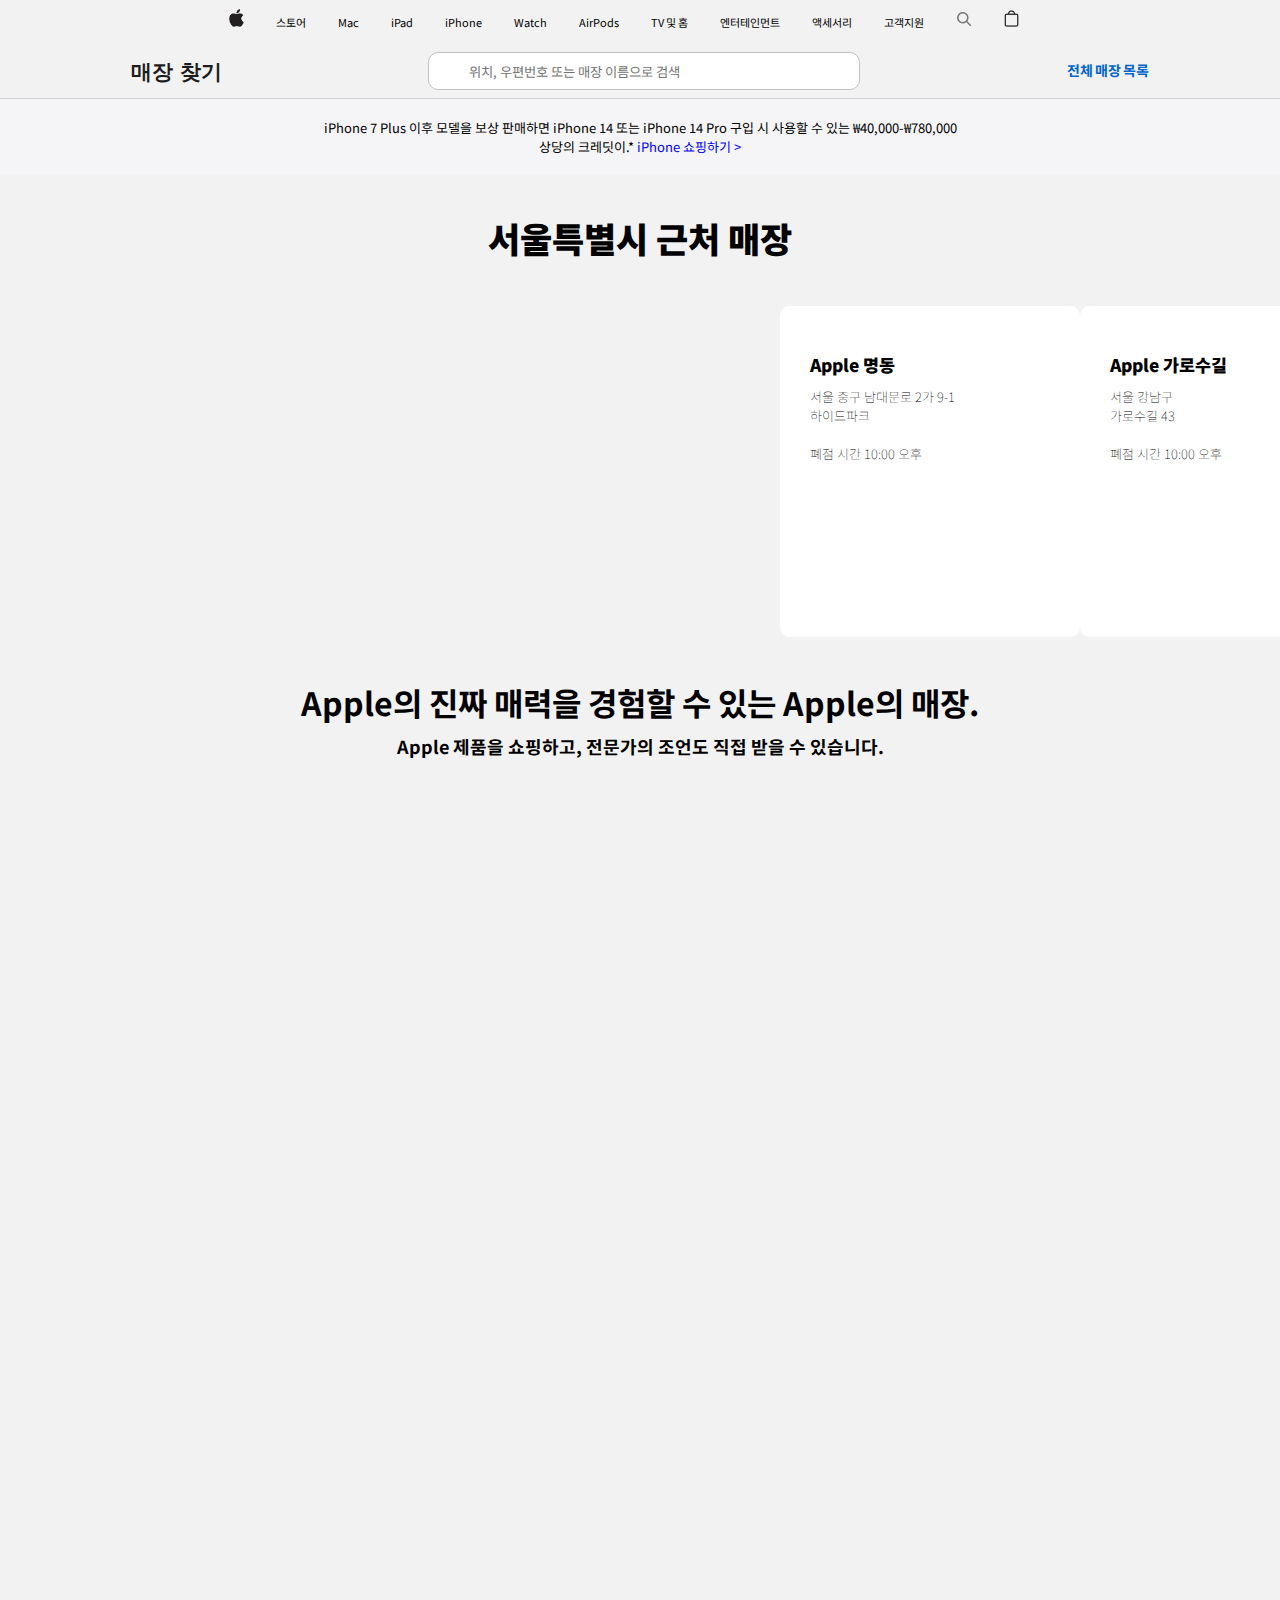
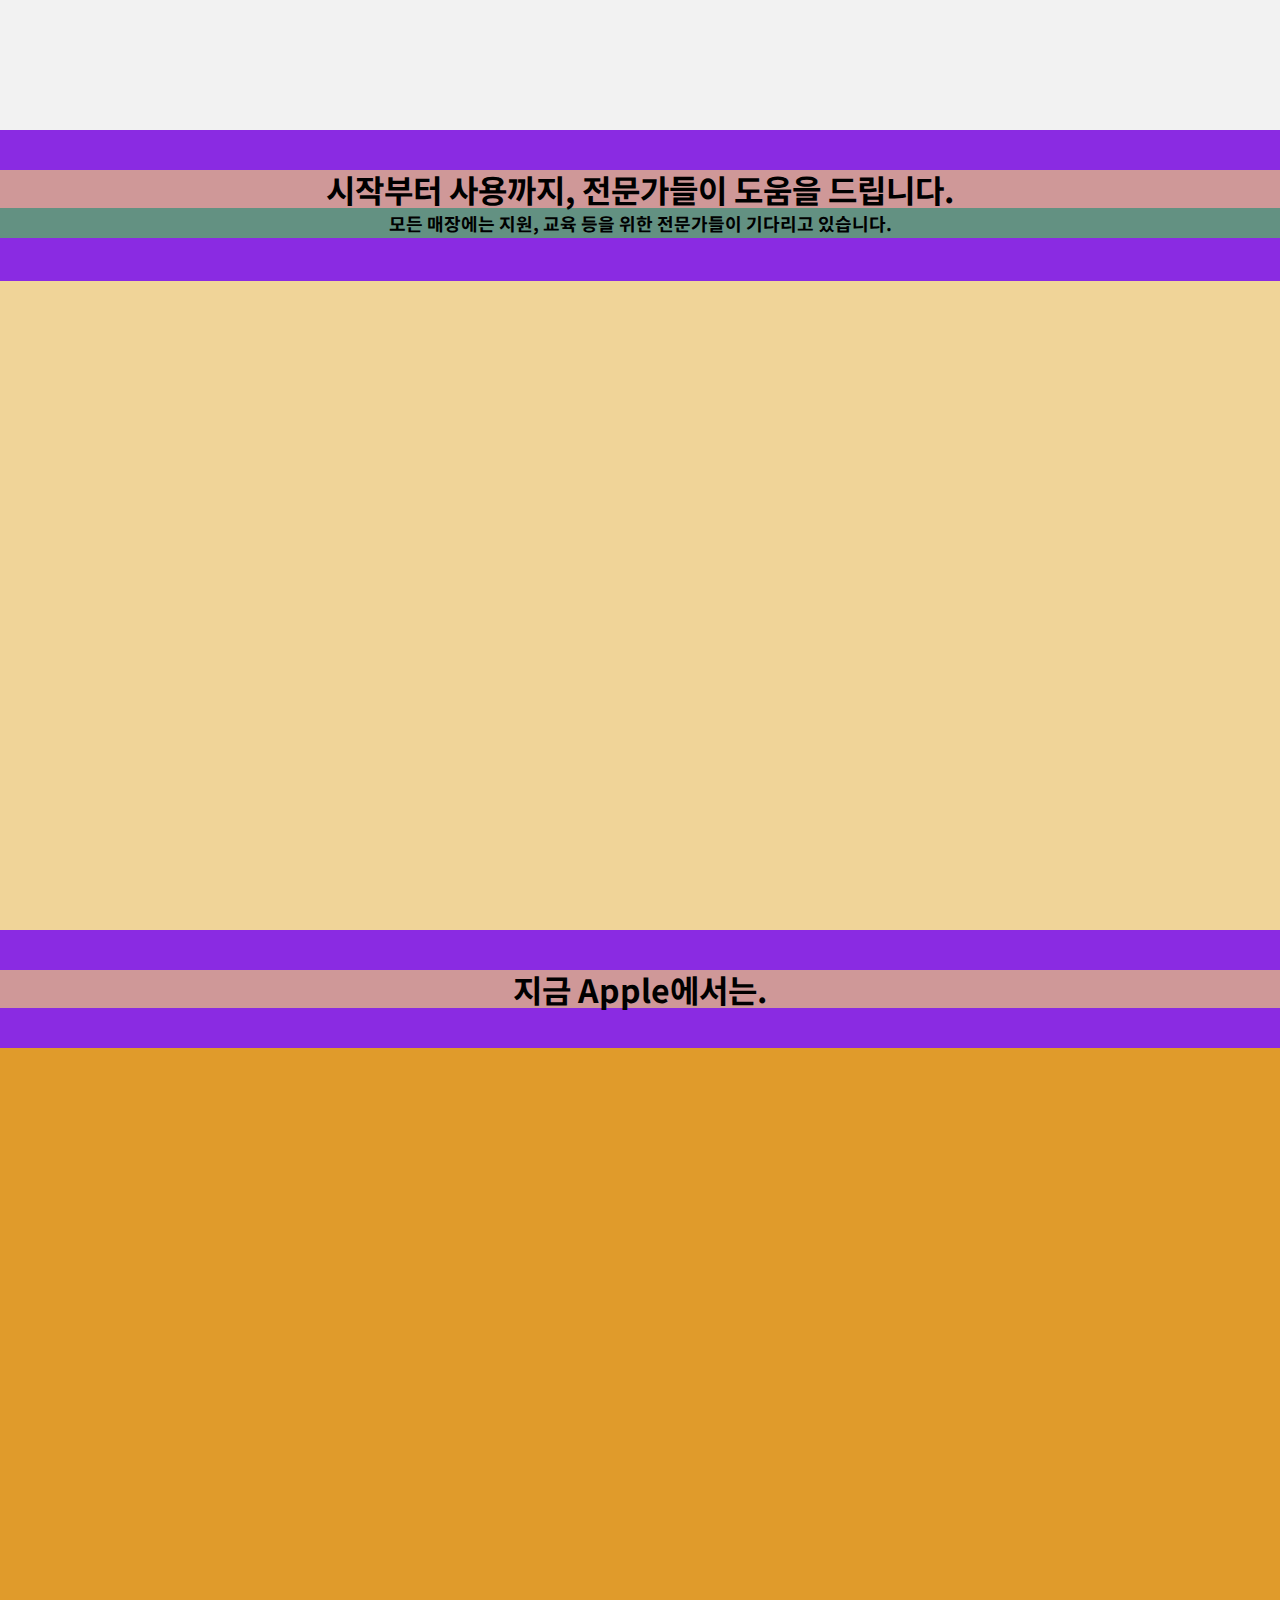
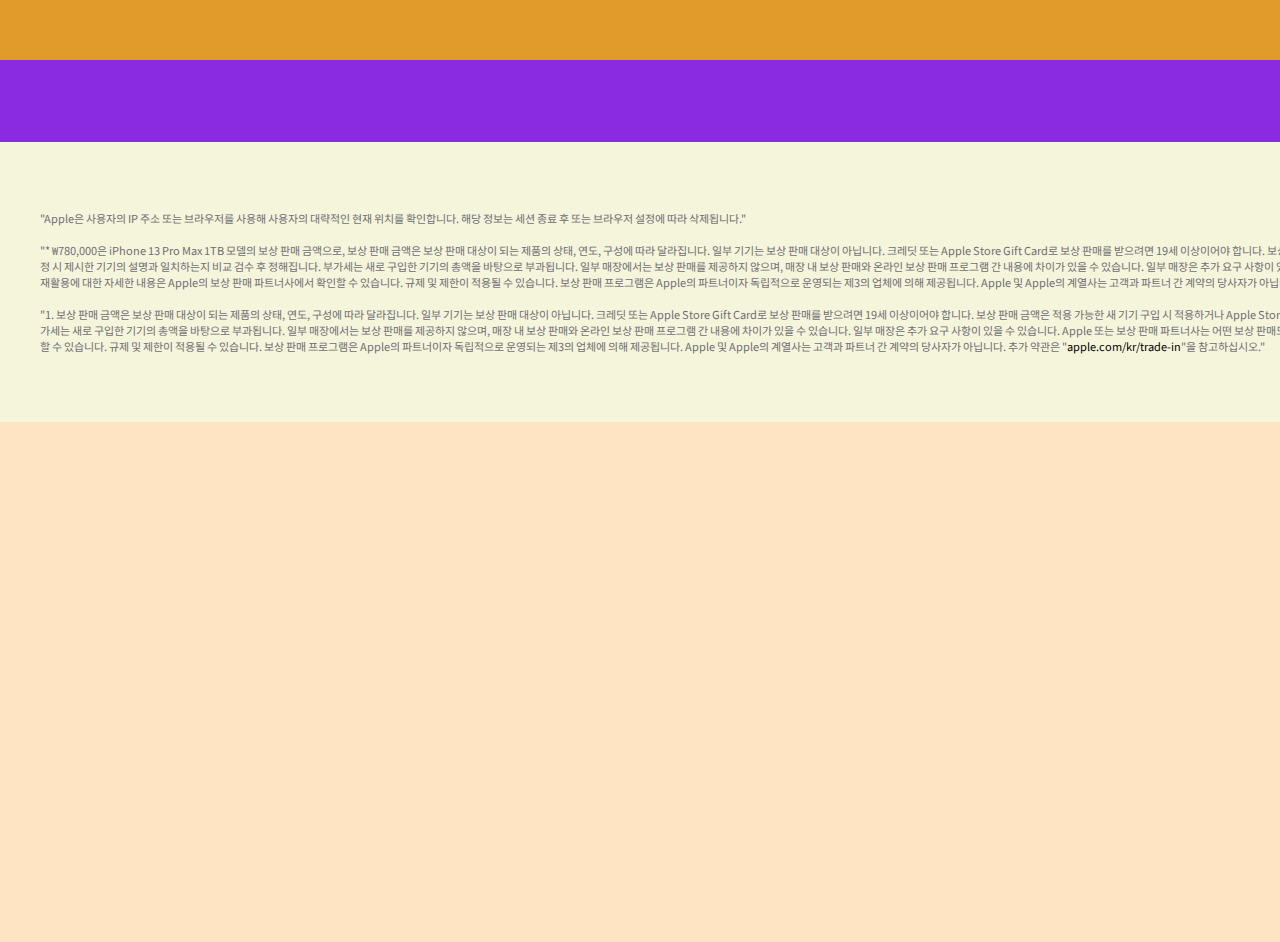
==== index_test.html @ a0a286f2 "04/06 1st commit" ====
<!DOCTYPE html>
<html lang="en">
<head>
    <meta charset="UTF-8">
    <meta http-equiv="X-UA-Compatible" content="IE=edge">
    <meta name="viewport" content="width=device-width, initial-scale=1.0">
    <title>애플 스토어</title>
    <!-- <title>Apple Store - 매장 찾기 - Apple (KR)</title> -->

    <link rel="stylesheet" href="./style_test.css">

    <!-- 폰트 -->
    <link rel="preconnect" href="https://fonts.googleapis.com">
    <link rel="preconnect" href="https://fonts.gstatic.com" crossorigin>
    <link href="https://fonts.googleapis.com/css2?family=Noto+Sans+KR:wght@100;300;400;500;700;900&display=swap" rel="stylesheet">

    <!-- <link href='//spoqa.github.io/spoqa-han-sans/css/SpoqaHanSansNeo.css' rel='stylesheet' type='text/css'> -->
    <!-- 링크 버튼 색상 변경 방지 -->
    <style type="text/css">
        a:link { color: black; text-decoration: none;}	
        a:visited { color: black; text-decoration: none;}	
        a:hover { color: black; text-decoration: underline;}
        /* * { font-family: 'Spoqa Han Sans Neo', 'sans-serif'; } */
    </style>

</head>

<body style="overflow-x:hidden; overflow-y:auto;"> 
    <header>
        <nav class="nav-menu">
            <div class="navbar-container">
                <ul class="navbar-menu">
                    <li class="navbar-item"><a onClick="window.location.reload()" style="cursor: pointer;" id = "nav-apple">
                        <img src="./apple logo.png" border="0" width = "15" alt="Apple"></a></li>
                    <li class="navbar-item"><a href="https://www.apple.com/kr/store">스토어</a></li>
                    <li class="navbar-item"><a href="https://www.apple.com/kr/mac/">Mac</a></li>
                    <li class="navbar-item"><a href="https://www.apple.com/kr/ipad/">iPad</a></li>
                    <li class="navbar-item"><a href="https://www.apple.com/kr/iphone/">iPhone</a></li>
                    <li class="navbar-item"><a href="https://www.apple.com/kr/watch/">Watch</a></li>
                    <li class="navbar-item"><a href="https://www.apple.com/kr/airpods/">AirPods</a></li>
                    <li class="navbar-item"><a href="https://www.apple.com/kr/tv-home/">TV 및 홈</a></li>
                    <li class="navbar-item"><a href="https://www.apple.com/kr/services/">엔터테인먼트</a></li>
                    <li class="navbar-item"><a href="https://www.apple.com/kr/shop/accessories/all">액세서리</a></li>
                    <li class="navbar-item"><a href="https://support.apple.com/ko-kr">고객지원</a></li>
                    <li class="navbar-item"><a href="#">
                        <img src="./search icon.svg" border="0" width = "16" alt="Search"></a></li>
                    <li class="navbar-item"><a href="#">
                        <img src="./shop icon.png" border="0" width = "15" alt="장바구니"></a></li>
                </ul>
            </div>
        </nav>

        <div class="store-search-wrapper" data-analytics-activitymap-region-id="find a store">
            <div class="store-search-bar ">
                <div class="store-search-bar__content">
                    <div class="store-search-section-heading">
                        <a role="button" tabindex="0" hreflang="ko-KR" href="/kr/retail/">매장 찾기</a>
                    </div>
                    <div class="store-search-section-input">
                        <div class="store-search-input   ">
                            <span class="search-icon"></span>
                            <input type="text" value="" class="form-textbox-input" placeholder="위치, 우편번호 또는 매장 이름으로 검색" autocorrect="off" autocapitalize="off" autocomplete="off" spellcheck="false" role="combobox" aria-label="매장 찾기" aria-expanded="false" aria-owns="form-autocomplete-listbox">
                        </div>
                    </div>  
                    <div class="store-search-section-storelist">
                        <a data-analytics-title="complete store list" hreflang="ko-KR" href="/kr/retail/storelist/"><span style="color:#0066CC"><b>전체 매장 목록</b></span></a>
                    </div>
                </div>
            </div>
        </div>
    </header>


    <section>
        <div class="ribbon-content">
            <p>
                <span>iPhone 7 Plus 이후 모델을 보상 판매하면 iPhone 14 또는 iPhone 14 Pro 구입 시 사용할 수 있는 ₩40,000-₩780,000 <br>상당의 크레딧이.*</span> 
                <a href="https://www.apple.com/kr/shop/goto/buy_iphone" aria-label="iPhone 7 Plus 이후 모델을 보상 판매하면 iPhone 14 또는 iPhone 14 Pro 구입 시 사용할 수 있는 ₩40,000-₩780,000 상당의 크레딧이.* iPhone 쇼핑하기" class="ribbon-link icon-wrapper" data-analytics-title="shop now">
                    <span class="icon-copy" style="color:blue">iPhone 쇼핑하기 ></span>
                    <span class="icon icon-after icon-chevronright"></span>
                </a>
            </p>
        </div>

        <!-- 서울시 근처 매장 -->
        <div class="search-result"> 
            <h2 class="search-result-blank"> </h2>
            <a class="search-result-seoul"><b>서울특별시 근처 매장</b></a>
            <h2 class="search-result-blank-2"> </h2>
            <div class="search-result-seoul-content">
                <div class="search-result-myeongdong">
                    <img src="https://rtlimages.apple.com/cmc/dieter/store/16_9/R738.png?resize=600:338&output-format=jpg&output-quality=85&interpolation=progressive-bicubic" alt="" class="store-card-image" width=300px>
                    <div class="seoul-store-content">
                        <h3 class="store-name"><b>Apple 명동</b></h3>
                        <a class="store-address">서울 중구 남대문로 2가 9-1<br>하이드파크<br><br>폐점 시간 10:00 오후</a>
                    </div>
                </div>
                <div class="search-result-garosugil">
                    <img src="https://rtlimages.apple.com/cmc/dieter/store/16_9/R692.png?resize=600:338&amp;output-format=jpg&amp;output-quality=85&amp;interpolation=progressive-bicubic" alt="" class="store-card-image" width=300px>
                    <div class="seoul-store-content">
                        <h3 class="store-name"><b>Apple 가로수길</b></h3>
                        <a class="store-address">서울 강남구<br>가로수길 43<br><br>폐점 시간 10:00 오후</a>
                    </div>
                </div>
                <div class="search-result-gangnam">
                    <img src="https://digitalassets-retail.cdn-apple.com/retail-image-server/5c9/186/ab1/e1d/2ce/f8c/188/19e/095/82d/bfc0e599-00b9-3140-94ac-db275dde560b_og_large_2x.png" alt="" class="store-card-image" width=300px>
                    <div class="seoul-store-content">
                        <h3 class="store-name"><b>Apple 강남</b></h3>
                        <a class="store-address">서울 강남구<br>강남대로 464<br><br>폐점 시간 10:00 오후</a>
                    </div>
                </div>
            </div>
        </div>
    </section>

    <!-- 1. apple 매장 프로그램 설명 -->
    <section>
        <div class="come-see">
            <h2 class="come-see-blank"> </h2>
            <div class="come-see-title"><b>Apple의 진짜 매력을 경험할 수 있는 Apple의 매장.</b></div>
            <h2 class="come-see-blank-2"> </h2>
            <div class="come-see-advice"><b>Apple 제품을 쇼핑하고, 전문가의 조언도 직접 받을 수 있습니다.</b></div>
            <h2 class="come-see-blank-3"> </h2>
        </div>
    </section>

    <!-- 2. 시작부터 설명해준다 -->
    <section>
        <div class="get-started">
            <h2 class="get-started-blank"> </h2>
            <div class="get-started-title"><b>시작부터 사용까지, 전문가들이 도움을 드립니다.</b></div>
            <h2 class="get-started-2"> </h2>
            <div class="get-started-advice"><b>모든 매장에는 지원, 교육 등을 위한 전문가들이 기다리고 있습니다.</b></div>
            <h2 class="get-started-blank-3"> </h2>
        </div>
    </section>

    <!-- 3. 지금 apple에서는 -->
    <section>
        <div class="now-apple">
            <h2 class="now-apple-blank"> </h2>
            <div class="now-apple-title"><b>지금 Apple에서는.</b></div>
            <h2 class="now-apple-blank"> </h2>
            <div class="now-apple-news">
                <!-- 강남 애플 -->
                <!-- today at apple -->
            </div>
        </div>
    </section>

    <h2 class="section-to-footer-blank"> </h2>

    <footer class="ps">
        <section>
            <div class="ps-portal">
                <ul>
                    "Apple은 사용자의 IP 주소 또는 브라우저를 사용해 사용자의 대략적인 현재 위치를 확인합니다. 해당 정보는 세션 종료 후 또는 브라우저 설정에 따라 삭제됩니다."
                    <br class="footnote-ghost">
                    <br>
                    "* ₩780,000은 iPhone 13 Pro Max 1TB 모델의 보상 판매 금액으로, 보상 판매 금액은 보상 판매 대상이 되는 제품의 상태, 연도, 구성에 따라 달라집니다. 
                    일부 기기는 보상 판매 대상이 아닙니다. 크레딧 또는 Apple Store Gift Card로 보상 판매를 받으려면 19세 이상이어야 합니다. 
                    보상 판매 금액은 적용 가능한 새 기기 구입 시 적용하거나 Apple Store Gift Card로 받을 수 있습니다. 최종 확정 금액은 보상 판매 대상 기기를 수령한 후, \
                    예상 금액 산정 시 제시한 기기의 설명과 일치하는지 비교 검수 후 정해집니다. 부가세는 새로 구입한 기기의 총액을 바탕으로 부과됩니다. 일부 매장에서는 보상 판매를 제공하지 않으며, 
                    매장 내 보상 판매와 온라인 보상 판매 프로그램 간 내용에 차이가 있을 수 있습니다. 일부 매장은 추가 요구 사항이 있을 수 있습니다. Apple 또는 보상 판매 파트너사는 어떤 보상 판매도 거래를 거부하거나, 
                    보상 판매 수량을 제한할 권리를 보유합니다. 적용 가능 기기의 보상 판매 및 재활용에 대한 자세한 내용은 Apple의 보상 판매 파트너사에서 확인할 수 있습니다. 규제 및 제한이 적용될 수 있습니다. 
                    보상 판매 프로그램은 Apple의 파트너이자 독립적으로 운영되는 제3의 업체에 의해 제공됩니다. Apple 및 Apple의 계열사는 고객과 파트너 간 계약의 당사자가 아닙니다. "
                    <br>
                    <br>
                    <div class="footnote-1">
                        "1. 보상 판매 금액은 보상 판매 대상이 되는 제품의 상태, 연도, 구성에 따라 달라집니다. 일부 기기는 보상 판매 대상이 아닙니다. 크레딧 또는 Apple Store Gift Card로 보상 판매를 받으려면 19세 이상이어야 합니다. 보상 판매 금액은 적용 가능한 새 기기 구입 시 적용하거나 Apple Store Gift Card로 받을 수 있습니다. 최종 확정 금액은 보상 판매 대상 기기를 수령한 후, 예상 금액 산정 시 제시한 기기의 설명과 일치하는지 비교 검수 후 정해집니다. 
                        부가세는 새로 구입한 기기의 총액을 바탕으로 부과됩니다. 일부 매장에서는 보상 판매를 제공하지 않으며, 매장 내 보상 판매와 온라인 보상 판매 프로그램 간 내용에 차이가 있을 수 있습니다. 
                        일부 매장은 추가 요구 사항이 있을 수 있습니다. Apple 또는 보상 판매 파트너사는 어떤 보상 판매도 거래를 거부하거나, 보상 판매 수량을 제한할 권리를 보유합니다. 
                        적용 가능 기기의 보상 판매 및 재활용에 대한 자세한 내용은 Apple의 보상 판매 파트너사에서 확인할 수 있습니다. 규제 및 제한이 적용될 수 있습니다. 
                        보상 판매 프로그램은 Apple의 파트너이자 독립적으로 운영되는 제3의 업체에 의해 제공됩니다. Apple 및 Apple의 계열사는 고객과 파트너 간 계약의 당사자가 아닙니다. 
                        추가 약관은 "<a href="https://www.apple.com/kr/trade-in/">apple.com/kr/trade-in</a>"을 참고하십시오."
                    </div>
                </ul>
            </div>
        </section>


    </footer>

    
</body>
</html>
---- style_test.css ----
@import url('https://fonts.googleapis.com/css2?family=Noto+Sans+KR:wght@100,300,400,500,700,900&display=swap');

* {
    box-sizing: border-box;
    font-family: 'Noto Sans KR', sans-serif;
    margin: 0;
    
}

.body {
    margin: 0;
    padding: 0;
}

.nav-menu {
    width: 100%;
    height: 44px;
    background-color: #F2F2F2;
    text-align: center;
    list-style-type: none;
    display: flex;
    justify-content: center;
    align-items: center;

}

.navbar-container {
    display: table-cell;
    vertical-align: middle;
    float: center;
    line-height: 50px;
}

.navbar-menu {
    display: flex;
    list-style: none;
    margin: 0;
    padding: 0;
    float: center;
    align-items: center;
}
  
.navbar-item {
    color: black;
    margin-right: 32px;
    font-size: 11px;
    font-weight: 400;
    display:inline-block;

}

/* 매장찾기 3개 */

.store-search-wrapper{
    font-size: 17px;
    line-height: 1.4705882353;
    font-weight: 400;
    letter-spacing: -.022em;
    font-family: SF Pro Text,SF Pro Icons,Helvetica Neue,Helvetica,Arial,sans-serif;
    background-color: #fff;
    color: #1d1d1f;
    font-style: normal

}
.store-search-wrapper .store-search-bar {
    background-color: #f2f2f2;
    color: #1d1d1f;
    padding: 8px 0;
    border-bottom: 1px solid hsla(0,0%,73%,.6)
}

.store-search-wrapper .store-search-bar .store-search-bar__content {
    align-items: center;
    display: flex;
    flex-wrap: wrap;
    flex-direction: row;
    position: relative;
    margin-left: auto;
    margin-right: auto;
    width: 980px;
    max-width: 1018px;
    width: 1018px
}

.store-search-heading {
    position: absolute;
    clip: rect(1px,1px,1px,1px);
    -webkit-clip-path: inset(0 0 99.9% 99.9%);
    clip-path: inset(0 0 99.9% 99.9%);
    overflow: hidden;
    height: 1px;
    width: 1px;
    padding: 0;
    border: 0
}

.store-search-wrapper .store-search-bar .store-search-section-heading a {
    margin-bottom: 0;
    font-size: 21px;
    line-height: 1.1904761905;
    font-weight: 600;
    letter-spacing: .011em;
    font-family: SF Pro Display,SF Pro Icons,Helvetica Neue,Helvetica,Arial,sans-serif;
    color: #1d1d1f
}

.store-search-input {
    position: relative;
    max-width: 432px;
    margin-left: auto;
    margin-right: auto
}

.store-search-input .search-icon {
    position: absolute;
    left: 15px;
    top: 19px;
    transform: translateY(-50%);
    color: #86868b;
    width: 16px;
    height: 16px;
    pointer-events: none;
    background-image: url(https://www.apple.com/retail/retail-static/assets/images/icons/spyglass_icon_large.svg);
    background-repeat: no-repeat;
    background-size: 100% 100%;
    background-position: 50%
}

.store-search-section-input {
    box-sizing: border-box;
    margin: 0 auto;
    padding: 0;
    min-width: 0;

}

.store-search-input .form-textbox-input {
    height: 38px;
    padding: 0 40px;
    margin-bottom: 0;
    border-radius: 10px;
    border-color: #c1c1c1;
    border-style: solid;
    border-width: thin;
    background-size: 15px;
    background-repeat: no-repeat;
    background-position: 15px;
    width: 432px;
    text-overflow: ellipsis

}

.store-search-wrapper .store-search-bar .store-search-bar__content .store-search-section-storelist {
    text-align: right;
    padding-bottom: 2px;
    font-size: 14px;
    line-height: 1.2857742857;
    font-weight: 400;
    letter-spacing: -.016em;
    color: #06c;
}


.complete-store-list {
    font-size: small;
}

/* 중고 아이폰 보상 판매 */

.ribbon-content {
    width: 100%;
    height: 76px;
    background-color:#F5F5F7;
    display: flex;
    justify-content: center;
    align-items: center;
    text-align: center;
    font-size: 13px;
}

/* 서울특별시 근처 매장 */

.search-result {
    width: 100%;
    height: 465px;
    background-color: #F2F2F2;
}

.search-result-blank {
    width: 100%;
    height: 40px;
    background-color: #F2F2F2;
    margin: 0;
}

.search-result-seoul {
    display: flex;
    justify-content: center;
    align-items: center;
    text-align: center;
    background-color: #F2F2F2;
    height: 44px;
    font-size: 35px;
    font-weight: 600;

}

.search-result-blank-2 {
    width: 100%;
    height: 47px;
    background-color: #F2F2F2;
    margin: 0;
}

.search-result-seoul-content {
    display: flex;
    padding-left:780px;
    padding-right:780px;
}

.search-result-myeongdong {
    background-color: white;
    width: 300px;
    height: 331px;
    border-radius: 3%;
    font-style: normal;
}

.search-result-garosugil {
    background-color: white;
    width: 300px;
    height: 331px;
    border-radius: 3%;
    font-style: normal;
    margin: 0 auto;
}

.search-result-gangnam {
    background-color: white;
    width: 300px;
    height: 331px;
    border-radius: 3%;
    font-style: normal;
}

.store-card-image {
    border-top-left-radius: 3%;
    border-top-right-radius: 3%;
}

.seoul-store-content {
    text-align: left;
    width: 300px;
    height: 162.25;
    padding: 22px 30px 20px;
    font-size: small;
}


.store-name {
    padding-bottom: 10px;
    font-weight: bold;
    font-size: 13pt;
}

.store-address{
    font-weight: 100;
}


/* 애플의 매장 */

.item-container {
    float: left ;
}

.come-see {
    width: 100%;
    height: 1090px;
    background-color: #F2F2F2;
    text-align: center;
}

.come-see-blank {
    width: 100%;
    height: 43px;
    background-color: #F2F2F2;
    margin: 0;
}

.come-see-title {
    width: 100%;
    height: 38px;
    display: flex;
    justify-content: center;
    align-items: center;
    text-align: center;
    font-size: xx-large;
    background-color: #F2F2F2;
}

.come-see-blank-2 {
    width: 100%;
    height: 10px;
    background-color:#F2F2F2;
    margin: 0;
}

.come-see-advice {
    width: 100%;
    height: 30px;
    display: flex;
    justify-content: center;
    align-items: center;
    text-align: center;
    font-size: large;
    background-color:#F2F2F2;
}

.come-see-blank-3 {
    width: 100%;
    height: 43px;
    background-color:#F2F2F2;
    margin: 0;
}

.get-started {
    width: 100%;
    height: 800px;
    background-color: rgb(240, 212, 152);
    text-align: center;
}

.get-started-blank {
    width: 100%;
    height: 40px;
    background-color: blueviolet;
    margin: 0;
}


.get-started-title {
    width: 100%;
    height: 38px;
    display: flex;
    justify-content: center;
    align-items: center;
    text-align: center;
    font-size: xx-large;
    background-color: rgb(207, 152, 152);
}

.get-started-blank-2 {
    width: 100%;
    height: 10px;
    background-color: blueviolet;
    margin: 0;
}

.get-started-advice {
    width: 100%;
    height: 30px;
    display: flex;
    justify-content: center;
    align-items: center;
    text-align: center;
    font-size: large;
    background-color: rgb(99, 145, 130);
}

.get-started-blank-3 {
    width: 100%;
    height: 43px;
    background-color: blueviolet;
    margin: 0;
}

.now-apple {
    width: 100%;
    height: 730px;
    background-color: rgb(224, 155, 43);
    text-align: center;
}

.now-apple-blank {
    width: 100%;
    height: 40px;
    background-color: blueviolet;
    margin: 0;
}

.now-apple-title {
    width: 100%;
    height: 38px;
    display: flex;
    justify-content: center;
    align-items: center;
    text-align: center;
    font-size: xx-large;
    background-color: rgb(207, 152, 152);
}

.now-apple-blank-2 {
    width: 100%;
    height: 43px;
    background-color: blueviolet;
    margin: 0;
}

.section-to-footer-blank {
    width: 100%;
    height: 82px;
    background-color: blueviolet;
    margin: 0;
}

.ps {
    width: 100%;
    height: 800px;
    background-color: bisque;
}

.ps-portal {

    width: 2000px;
    height: 280px;
    background-color:beige;
    display: flex;
    justify-content: center;
    align-items: center;
    text-align: left;
    color: #6E6E73;
    font-size: 11px;
}
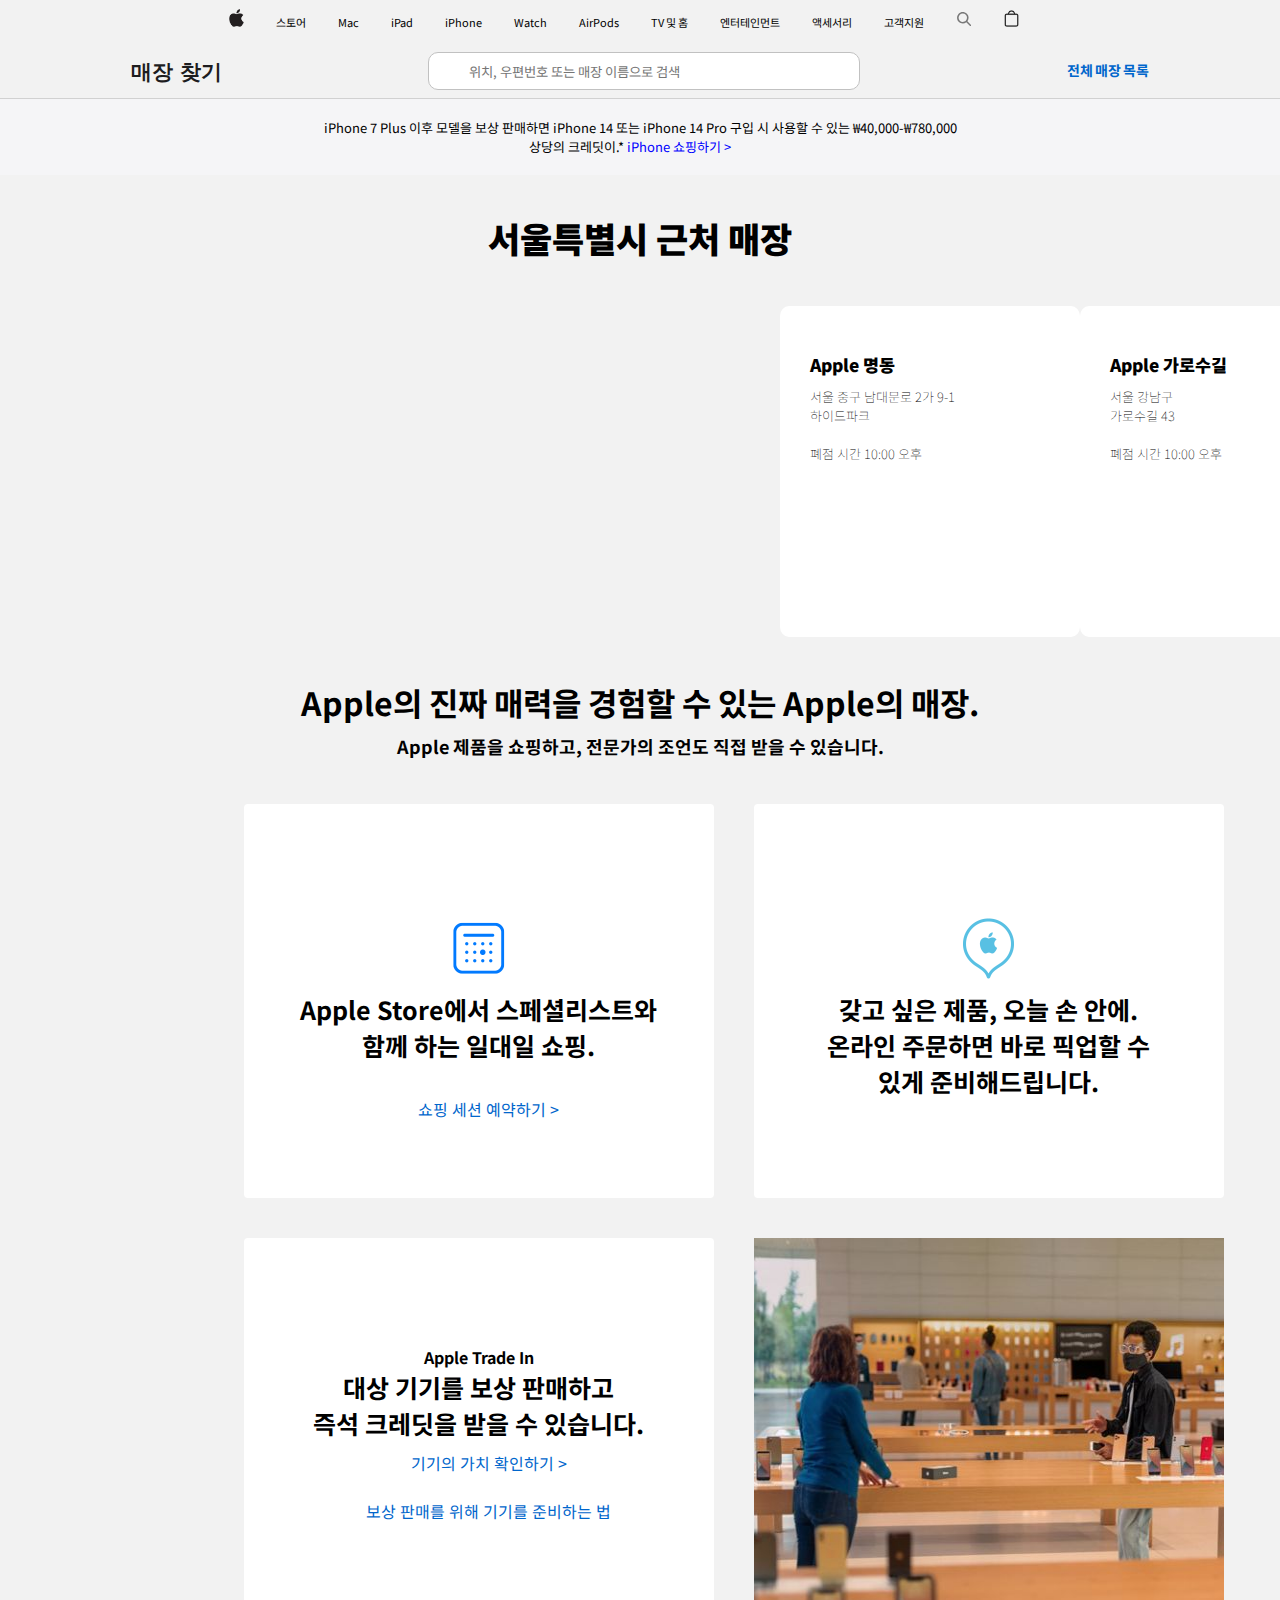
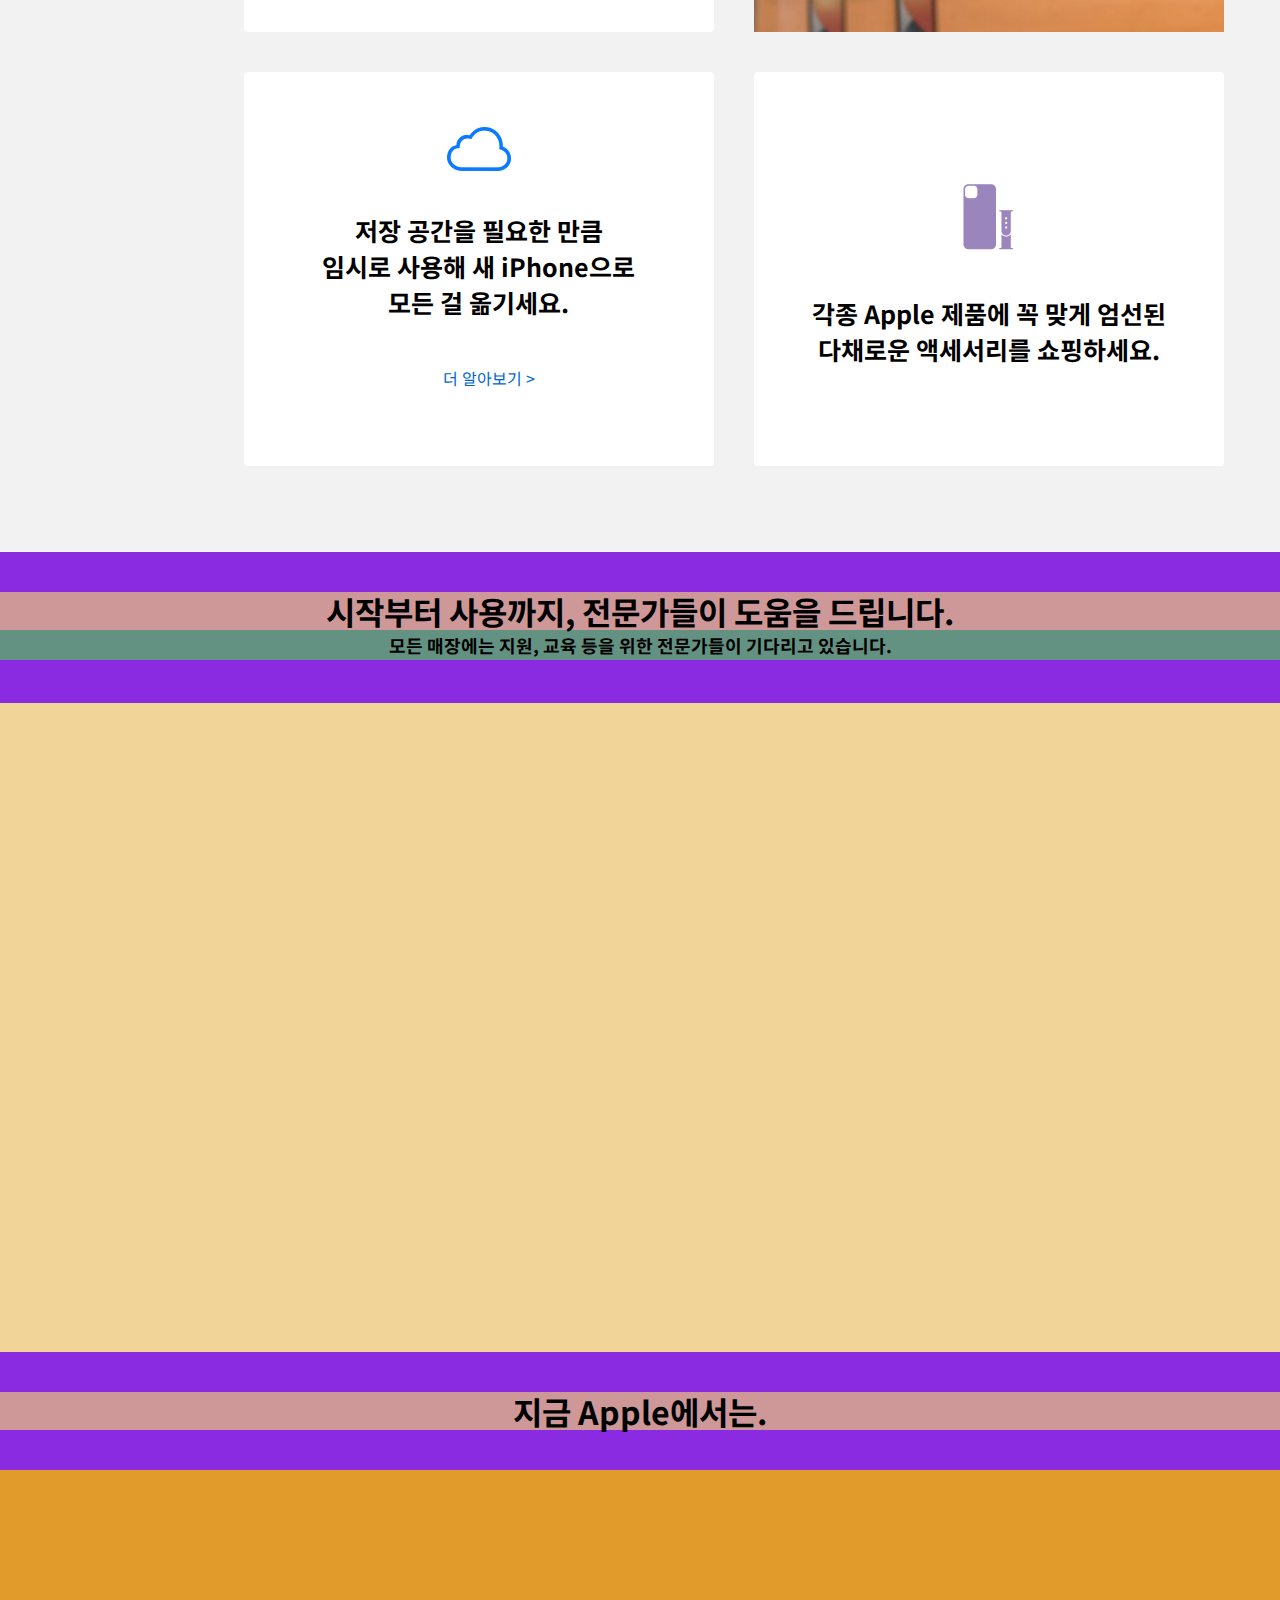
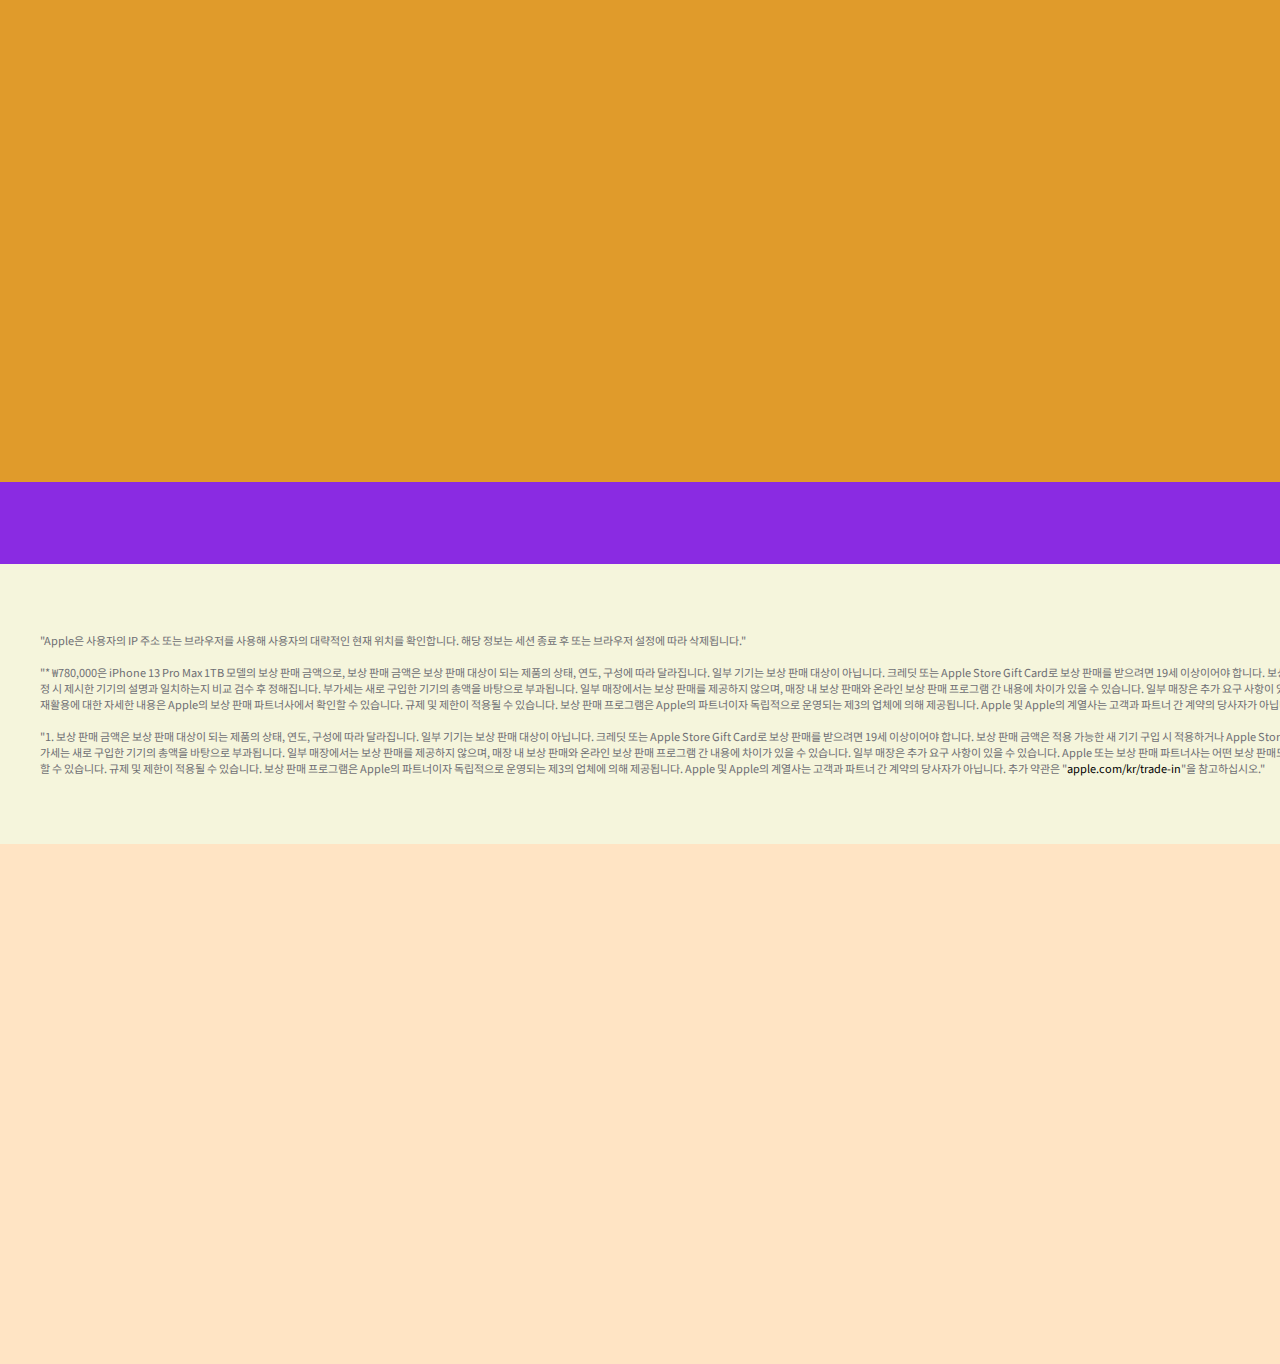
==== commit 3332ec6b: "04/06 2nd commit" ====
--- a/index_test.html
+++ b/index_test.html
@@ -121,6 +121,84 @@
             <h2 class="come-see-blank-2"> </h2>
             <div class="come-see-advice"><b>Apple 제품을 쇼핑하고, 전문가의 조언도 직접 받을 수 있습니다.</b></div>
             <h2 class="come-see-blank-3"> </h2>
+            <div class="program-section">
+                <ul class="program-section-grid">
+                    <li class="program-card-small">
+                        <div class="program-card-content">                        <!-- 흰색 부분 -->
+                            <div class="program-card-content-copy">                              <!-- 알맹이 부분 -->
+                                <img class="program-card-content_icon" src="./specialist_icon.png">
+                                <p class="program-card-content_headline"><b>Apple Store에서 스페셜리스트와 <br>함께 하는 일대일 쇼핑.</b><br></p>
+                                <ul class="program-card-content_links">
+                                    <li>
+                                        <a href="https://www.apple.com/kr/retail/instore-shopping-session/" class="blue-light icon-wrapper">
+                                            <span class="icon-copy" style="color:#0066CC"><br>쇼핑 세션 예약하기 ></span>
+                                        </a>
+                                    </li>
+                                </ul>
+                            </div>
+                        </div>
+                    </li>
+                    <li class="program-card-small">
+                        <div class="program-card-content">
+                            <div class="program-card-content-copy"> 
+                                <img class="program-card-content_icon" src="./pick-up-icon.png">
+                                <p class="program-card-content_headline"><b>갖고 싶은 제품, 오늘 손 안에. </br>온라인 주문하면 바로 픽업할 수 <br>있게 준비해드립니다.</b></p>
+                            </div>
+                        </div>
+                    </li>
+                    <li class="program-card-small">
+                        <div class="program-card-content">
+                            <div class="program-card-content-copy">  
+                                <a><b>Apple Trade In</b></a>
+                                <p class="program-card-content_headline"><b>대상 기기를 보상 판매하고 </br>즉석 크레딧을 받을 수 있습니다.</b></p>
+                                <ul class="program-card-content_links">
+                                    <li>
+                                        <a href="https://www.apple.com/kr/trade-in/" class="blue-light-icon-wrapper">
+                                            <span class="icon icon-after icon-chevronright"></span>
+                                            <span class="icon-copy" style="color:#0066CC">기기의 가치 확인하기  ></span>
+                                            <span class="icon icon-after icon-chevronright"></span>
+                                        </a>
+                                    </li>
+                                    <li> 
+                                        <a><br></a>
+                                    </li>
+                                    <li>
+                                        <span class="icon-copy" style="color:#0066CC">보상 판매를 위해 기기를 준비하는 법</span>
+                                    </li>
+                                </ul>
+                            </div>
+                        </div>
+                    </li>
+                    <li class="program-card-small">
+                        <div class="program-content">
+                            <img src="./program-content-image.jpg" class ="program-content-image-trade" width="470" height="394">
+                        </div>
+                    </li>
+                    <li class="program-card-small">
+                        <div class="program-card-content">
+                            <div class="program-card-content-copy-icloud">
+                                <img class="program-card-content_icon-icloud" src="./icloud-icon.png">
+                                <p class="program-card-content_headline-icloud"><br><b>저장 공간을 필요한 만큼<br>임시로 사용해 새 iPhone으로<br>모든 걸 옮기세요.</b></p>
+                                <ul class="program-card-content_links">
+                                    <li>
+                                        <a href="https://support.apple.com/ko-kr/HT212732" class="blue-light icon-wrapper">
+                                            <span class="icon-copy" style="color:#0066CC"><br>더 알아보기 ></span>
+                                        </a>
+                                    </li>
+                                </ul>
+                            </div>
+                        </div>
+                    </li>
+                    <li class="program-card-small">
+                        <div class="program-card-content">
+                            <div class="program-card-content-copy"> 
+                                <img class="program-card-content_icon" src="./accessory-icon.png">
+                                <p class="program-card-content_headline"><br><b>각종 Apple 제품에 꼭 맞게 엄선된 </br>다채로운 액세서리를 쇼핑하세요.</b></p>
+                            </div>
+                        </div>
+                    </li>
+                </ul>
+            </div>
         </div>
     </section>
 
@@ -132,6 +210,9 @@
             <h2 class="get-started-2"> </h2>
             <div class="get-started-advice"><b>모든 매장에는 지원, 교육 등을 위한 전문가들이 기다리고 있습니다.</b></div>
             <h2 class="get-started-blank-3"> </h2>
+            <div class="">
+
+            </div>
         </div>
     </section>
 
--- a/style_test.css
+++ b/style_test.css
@@ -268,7 +268,7 @@
 }
 
 
-/* 애플의 매장 */
+/* 애플의 매장 체험 */
 
 .item-container {
     float: left ;
@@ -276,9 +276,12 @@
 
 .come-see {
     width: 100%;
-    height: 1090px;
-    background-color: #F2F2F2;
-    text-align: center;
+    padding-left: 223.667px;
+    padding-right: 223.667px;
+    height: 1512px;
+    background-color: #F2F2F2;
+    text-align: center;
+    margin: 0;
 }
 
 .come-see-blank {
@@ -323,6 +326,106 @@
     background-color:#F2F2F2;
     margin: 0;
 }
+
+.program-section-grid {
+    width: 1020px;
+    height: 1302px;
+    display: grid;
+    grid-template-columns: 510px 510px;
+    grid-template-rows: 434px 434px 434px;
+    margin: 0 auto;
+    list-style-type: none;
+    padding: 0;
+}
+
+.program-card-small {
+    padding-left: 20px;
+    padding-right: 20px;
+    background-color:#F2F2F2;
+    margin: 0 auto;
+}
+
+
+.program-card-content{
+    width: 470px;
+    height: 394px;
+    margin-bottom: 40px;
+    background-color: white;
+    border-radius: 4px;
+    position: relative;
+}
+
+
+.program-card-content-copy {
+    width: 470px;
+    height: 394px;
+    padding-left: 55px;
+    padding-right: 55px;
+    padding-top:  107px;
+    padding-bottom: 55px;
+}
+
+.program-card-content-copy-trade{
+    width: 470px;
+    height: 394px;
+    padding-left: 55px;
+    padding-right: 55px;
+    padding-top:  110px;
+    padding-bottom: 55px;
+
+}
+
+.program-card-content-copy-icloud{
+    width: 470px;
+    height: 394px;
+    padding-left: 55px;
+    padding-right: 55px;
+    padding-top:  55px;
+    padding-bottom: 55px;
+}
+
+.program-card-content_icon {
+    width: 75px;
+    height: 75px;
+    margin: 0px 142.5px;
+}
+
+.program-card-content_icon-icloud {
+    width:64px;
+    height: 44px;
+}
+
+.program-card-content_headline{
+    font-size: 25px;
+    text-align: center;
+}
+
+.program-content-image {
+    border-radius: 3%;
+}
+
+.program-card-content_headline-icloud{
+    width: 360px;
+    height: 156px;
+    font-size: 25px;
+    text-align: center;
+}
+
+.blue-light-icon-wrapper{
+    padding: 10px;
+}
+.program-card-content_links {
+    list-style-type: none;
+    text-align: center;
+    margin: 10px;
+}
+
+.icon-copy {
+    text-align: center;
+    padding-right: 20px;
+}
+
+/* 시작부터 사용까지  */
 
 .get-started {
     width: 100%;
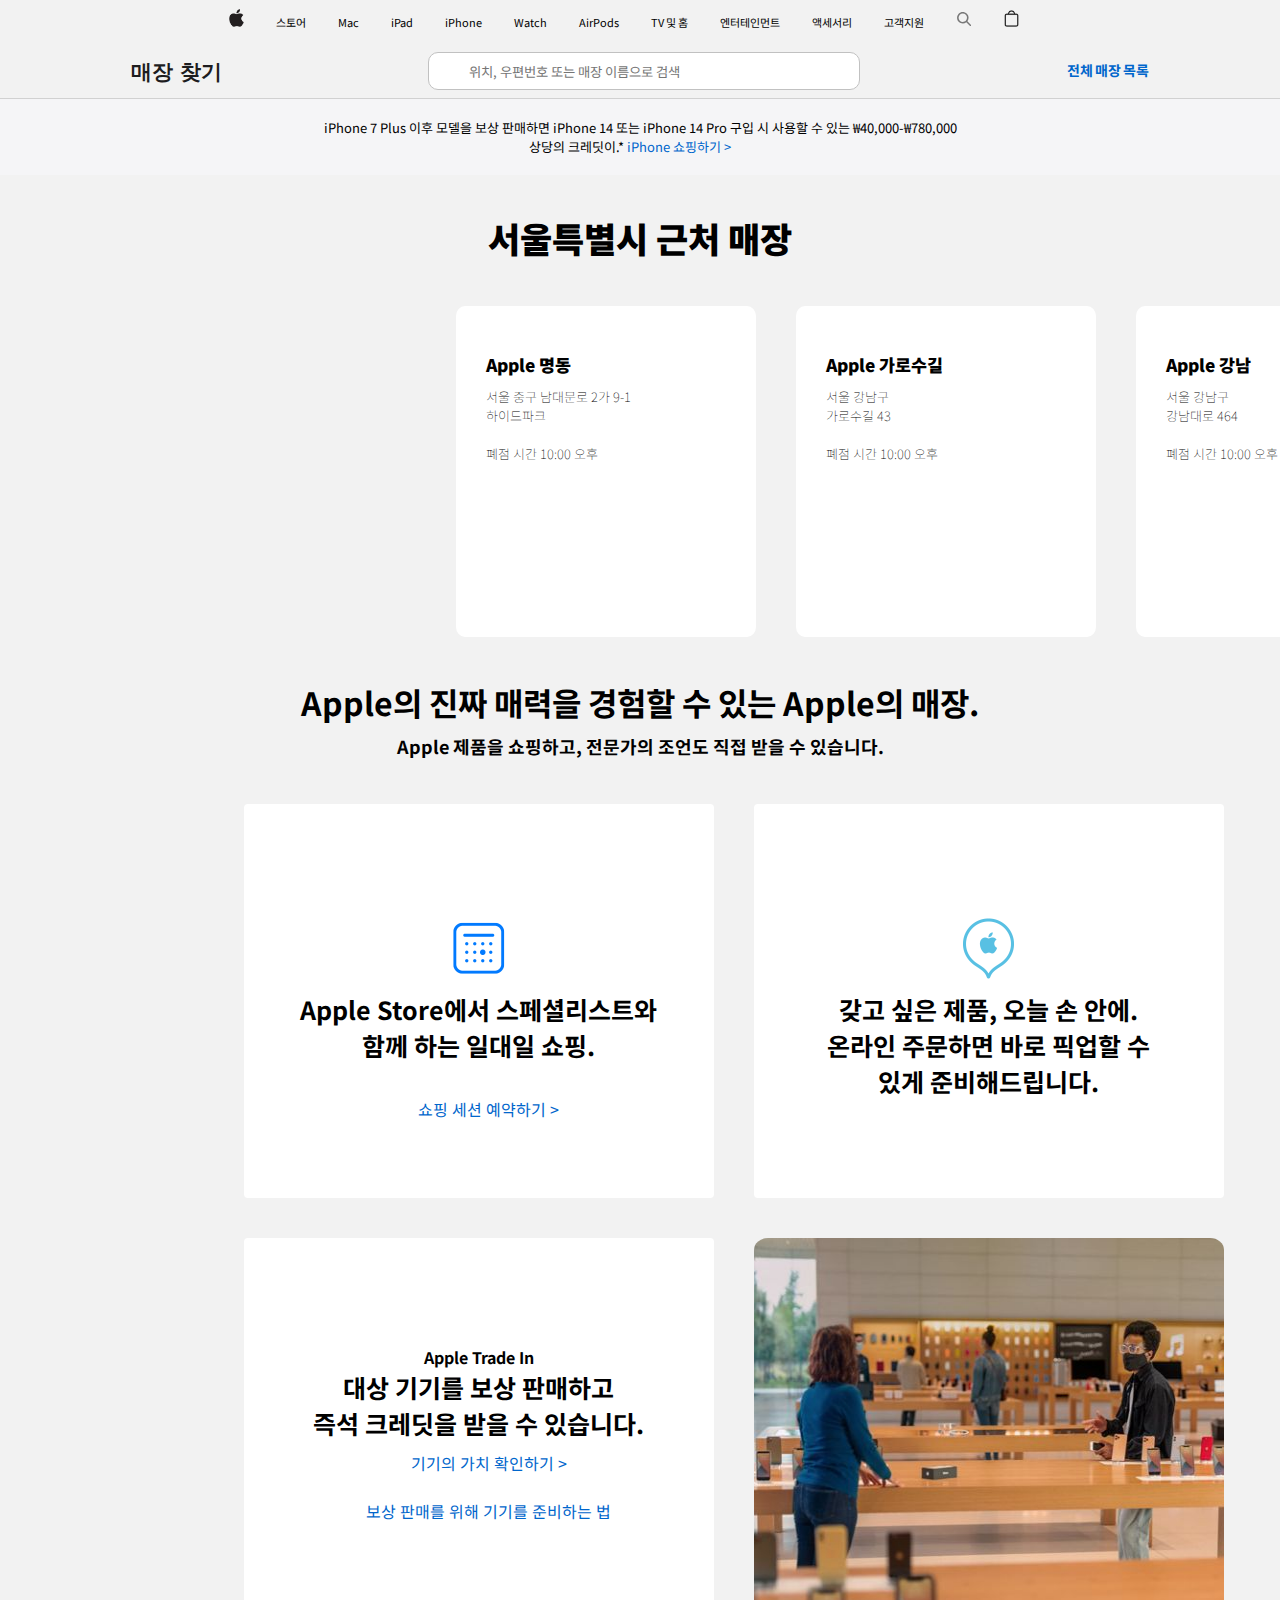
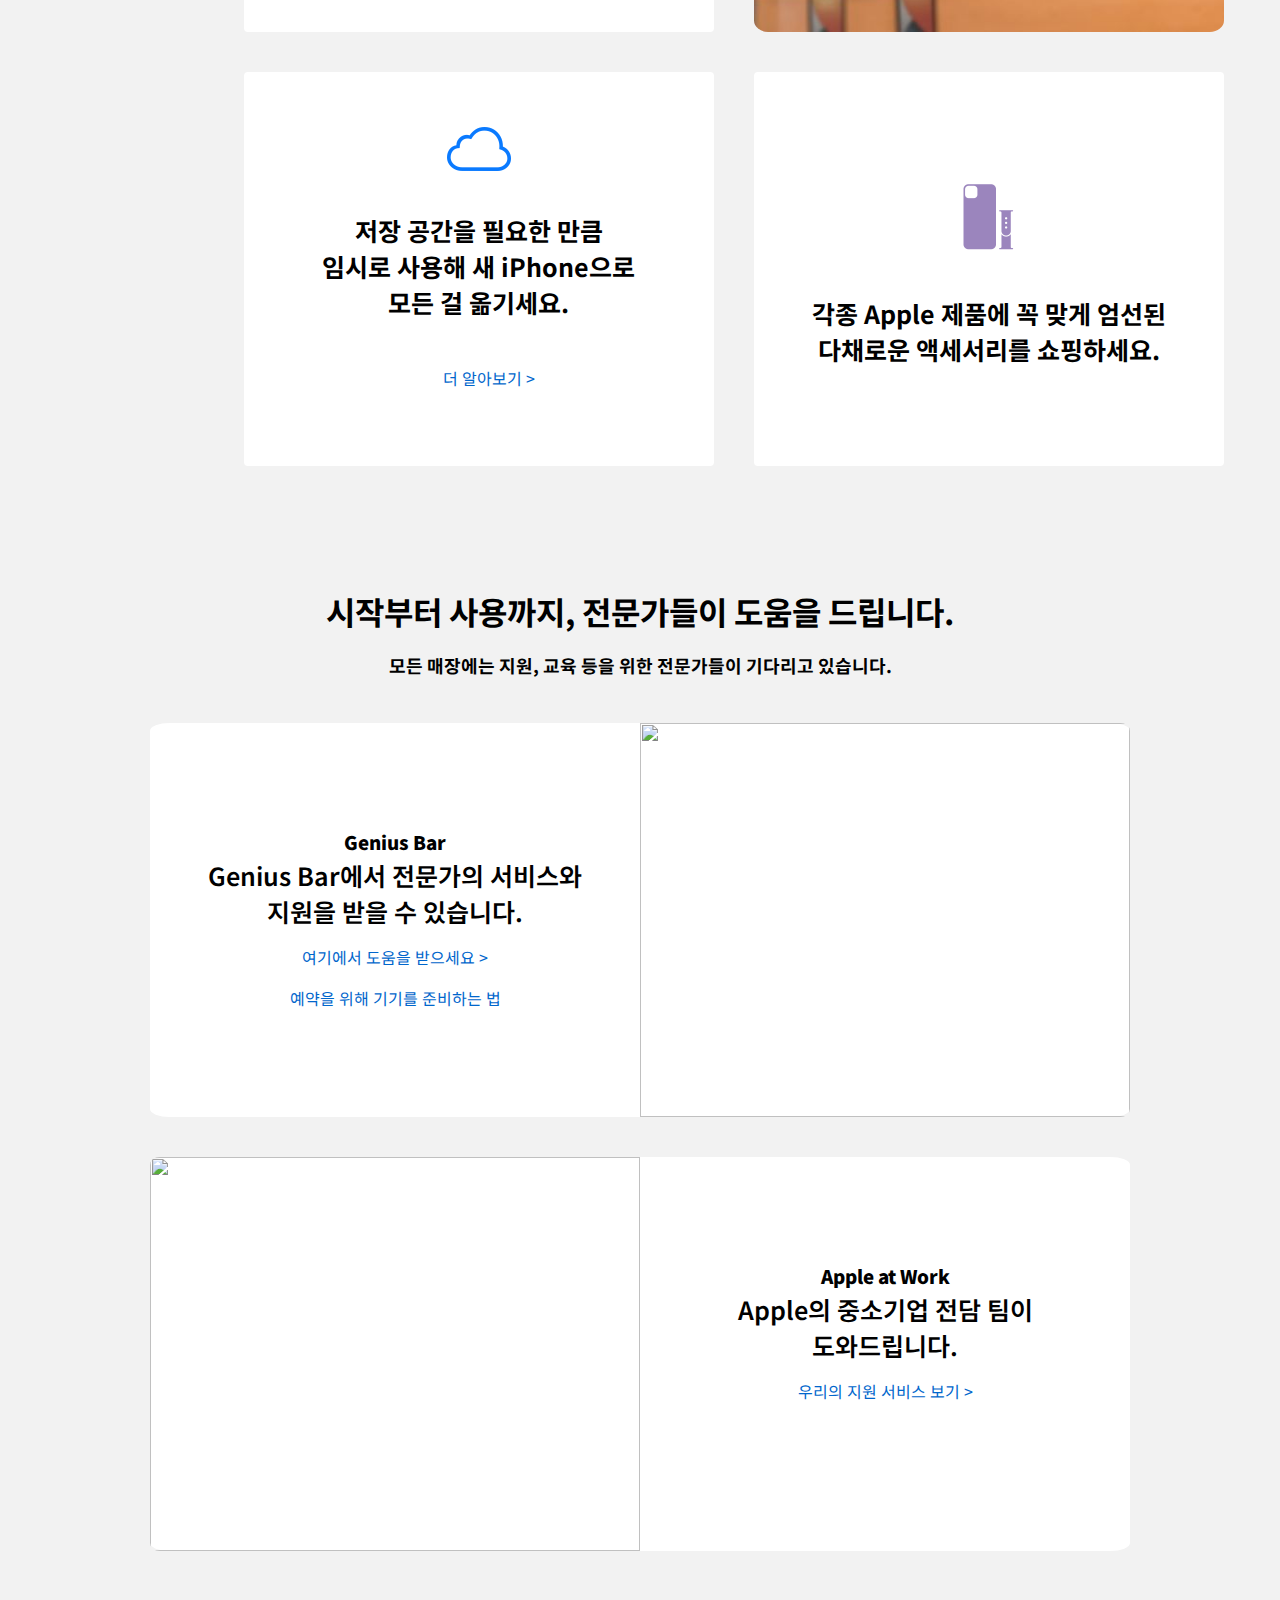
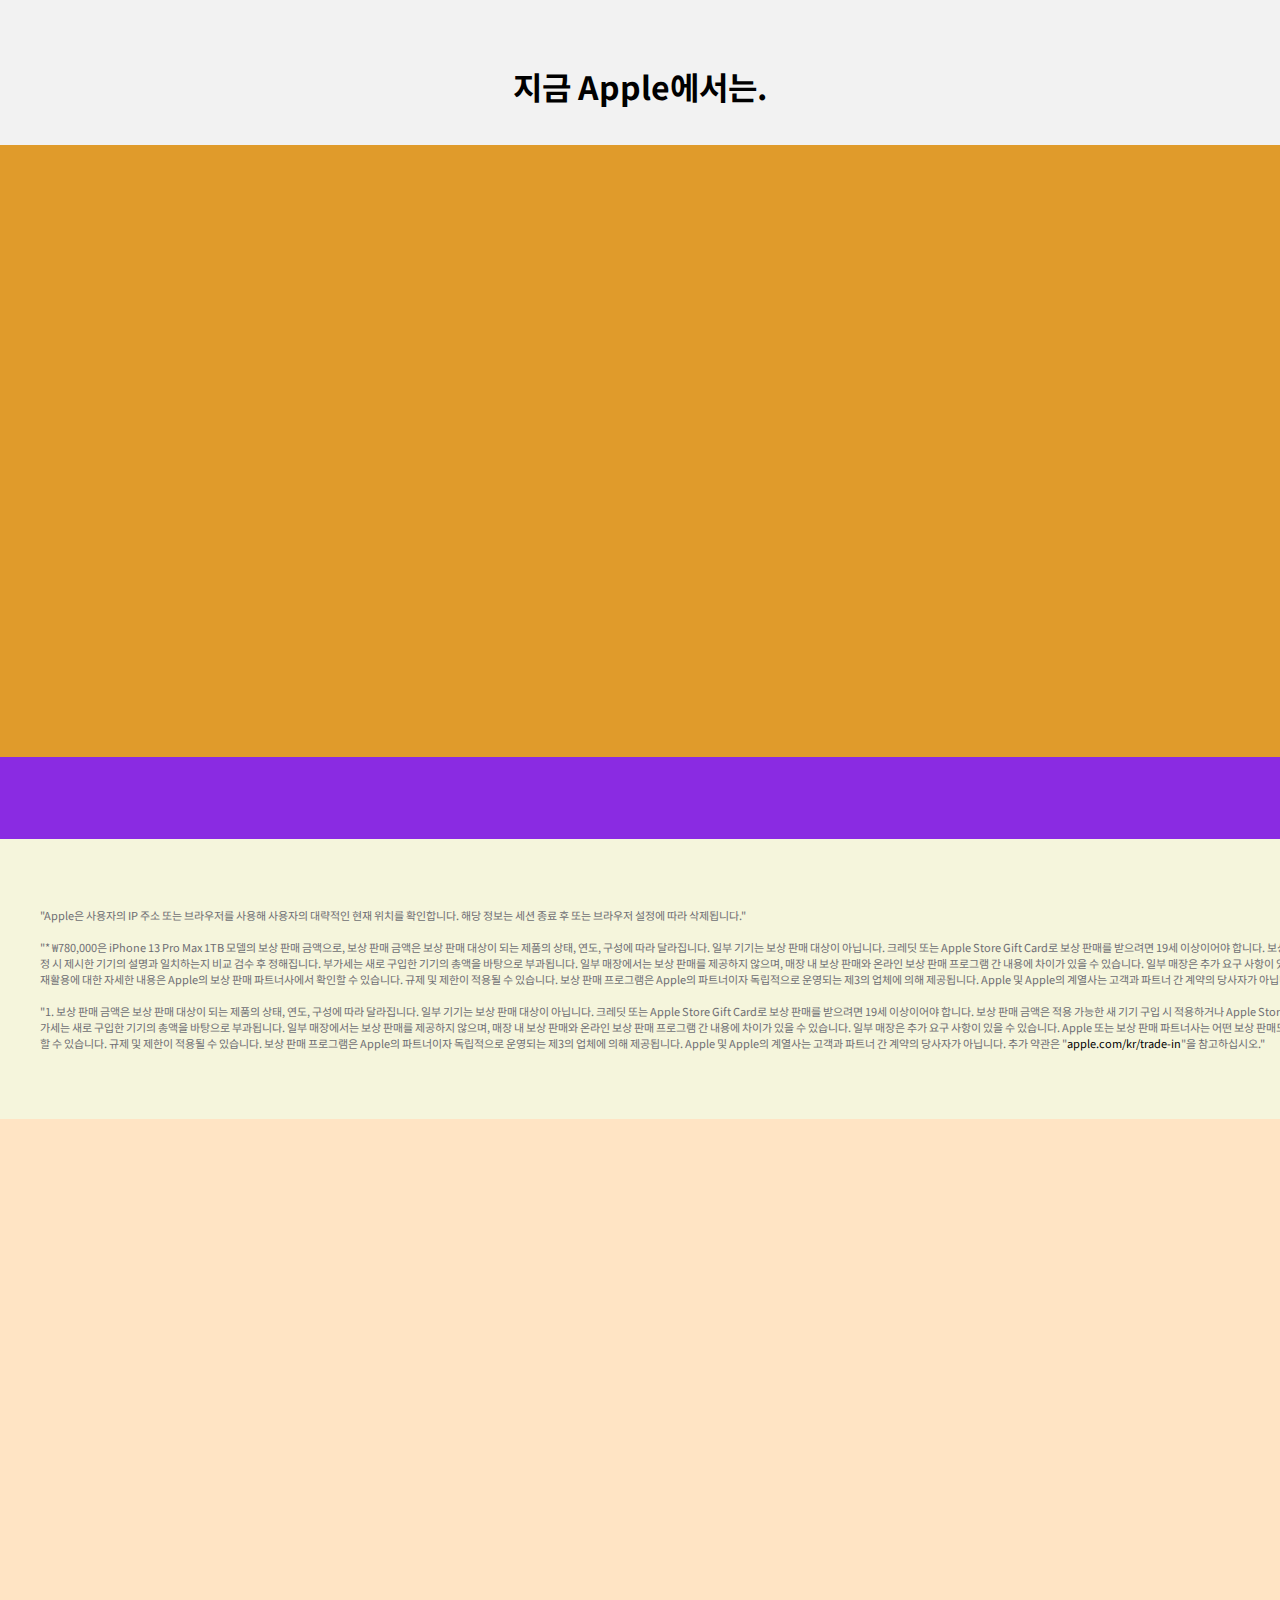
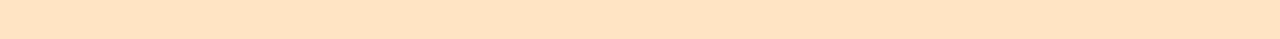
==== commit 4198ce28: "04/07 1st commit" ====
--- a/index_test.html
+++ b/index_test.html
@@ -4,7 +4,7 @@
     <meta charset="UTF-8">
     <meta http-equiv="X-UA-Compatible" content="IE=edge">
     <meta name="viewport" content="width=device-width, initial-scale=1.0">
-    <title>애플 스토어</title>
+    <title>Apple Store - 매장 찾기 - Apple (KR)</title>
     <!-- <title>Apple Store - 매장 찾기 - Apple (KR)</title> -->
 
     <link rel="stylesheet" href="./style_test.css">
@@ -76,7 +76,7 @@
             <p>
                 <span>iPhone 7 Plus 이후 모델을 보상 판매하면 iPhone 14 또는 iPhone 14 Pro 구입 시 사용할 수 있는 ₩40,000-₩780,000 <br>상당의 크레딧이.*</span> 
                 <a href="https://www.apple.com/kr/shop/goto/buy_iphone" aria-label="iPhone 7 Plus 이후 모델을 보상 판매하면 iPhone 14 또는 iPhone 14 Pro 구입 시 사용할 수 있는 ₩40,000-₩780,000 상당의 크레딧이.* iPhone 쇼핑하기" class="ribbon-link icon-wrapper" data-analytics-title="shop now">
-                    <span class="icon-copy" style="color:blue">iPhone 쇼핑하기 ></span>
+                    <span class="icon-copy" style="color:#0066CC">iPhone 쇼핑하기 ></span>
                     <span class="icon icon-after icon-chevronright"></span>
                 </a>
             </p>
@@ -210,7 +210,46 @@
             <h2 class="get-started-2"> </h2>
             <div class="get-started-advice"><b>모든 매장에는 지원, 교육 등을 위한 전문가들이 기다리고 있습니다.</b></div>
             <h2 class="get-started-blank-3"> </h2>
-            <div class="">
+            <div class="expert-help-section">
+                <ul class="expert-help-section-grid">
+                    <li class="expert-help-card-small">
+                        <div class="expert-help-card-content">
+                            <div class="expert-help-content">
+                                <h3 class="expert-help-content-eyebrow"><b>Genius Bar</b></h3>
+                                <p class="expert-help-content-headline">Genius Bar에서 전문가의 서비스와 <br>지원을 받을 수 있습니다.</p>
+                                <ul class="expert-help-content-ul">
+                                    <li class="expert-help-content-li-1">
+                                        <span>
+                                            <a href="https://www.apple.com/kr/retail/geniusbar/" style="color:#0066CC">여기에서 도움을 받으세요 ></a>
+                                        </span>
+                                    </li>
+                                    <li class="expert-help-content-li-2">
+                                        <span>
+                                            <a style="color:#0066CC">예약을 위해 기기를 준비하는 법</a>
+                                        </span>
+                                    </li>
+                                </ul>
+                            </div>
+                            <img class="expert-help-genius-img" src="https://digitalassets-retail.cdn-apple.com/retail-image-server/a43/46f/3f5/5b2/b72/99a/275/029/432/138/76a2832c-cf92-3a28-bb36-4a850828043e_support-refresh_large_2x_large_2x.jpg">
+                        </div>
+                    </li>
+                    <li class="expert-help-card-small">
+                        <div class="expert-help-card-content">
+                            <img class="expert-help-work-img" src="https://digitalassets-retail.cdn-apple.com/retail-image-server/d99/63b/c53/abf/3ad/35c/f22/c08/749/329/49419904-3556-3ea3-a402-c6720ba4457a_apple_at_work_01_large_2x_large_2x.png">   
+                            <div class="expert-help-content">
+                                <h3 class="expert-help-content-eyebrow"><b>Apple at Work</b></h3>
+                                <p class="expert-help-content-headline">Apple의 중소기업 전담 팀이<br>도와드립니다.</p>
+                                <ul class="expert-help-content-ul">
+                                    <li class="expert-help-content-li-1">
+                                        <span>
+                                            <a href="https://www.apple.com/kr/retail/business/" style="color:#0066CC">우리의 지원 서비스 보기 ></a>
+                                        </span>
+                                    </li>
+                                </ul>
+                            </div>
+                        </div>
+                    </li>
+                </ul>
 
             </div>
         </div>
--- a/style_test.css
+++ b/style_test.css
@@ -216,6 +216,9 @@
     display: flex;
     padding-left:780px;
     padding-right:780px;
+    margin-left: 166.333px;
+    margin-right: 166.333px;
+    position: relative;
 }
 
 .search-result-myeongdong {
@@ -224,6 +227,10 @@
     height: 331px;
     border-radius: 3%;
     font-style: normal;
+    margin-right: 20px;
+    position:absolute;
+    left: 50%;
+    margin-left: -490px;
 }
 
 .search-result-garosugil {
@@ -233,6 +240,9 @@
     border-radius: 3%;
     font-style: normal;
     margin: 0 auto;
+    position:absolute;
+    left: 50%;
+    margin-left: -150px;
 }
 
 .search-result-gangnam {
@@ -241,6 +251,10 @@
     height: 331px;
     border-radius: 3%;
     font-style: normal;
+    margin-left: 20px;
+    position:absolute;
+    left: 50%;
+    margin-left: 190px;
 }
 
 .store-card-image {
@@ -400,7 +414,7 @@
     text-align: center;
 }
 
-.program-content-image {
+.program-content-image-trade {
     border-radius: 3%;
 }
 
@@ -429,15 +443,15 @@
 
 .get-started {
     width: 100%;
-    height: 800px;
-    background-color: rgb(240, 212, 152);
+    height: 1075px;
+    background-color: #F2F2F2;
     text-align: center;
 }
 
 .get-started-blank {
     width: 100%;
     height: 40px;
-    background-color: blueviolet;
+    background-color: #F2F2F2;
     margin: 0;
 }
 
@@ -450,13 +464,13 @@
     align-items: center;
     text-align: center;
     font-size: xx-large;
-    background-color: rgb(207, 152, 152);
+    background-color: #F2F2F2;
 }
 
 .get-started-blank-2 {
     width: 100%;
     height: 10px;
-    background-color: blueviolet;
+    background-color: #F2F2F2;
     margin: 0;
 }
 
@@ -468,15 +482,113 @@
     align-items: center;
     text-align: center;
     font-size: large;
-    background-color: rgb(99, 145, 130);
+    background-color: #F2F2F2;
+    margin-top: 20px;
 }
 
 .get-started-blank-3 {
     width: 100%;
     height: 43px;
-    background-color: blueviolet;
-    margin: 0;
-}
+    background-color:#F2F2F2;
+    margin: 0;
+}
+
+
+.expert-help-section-grid{
+    width: 1020px;
+    height: 868px;
+    margin: 0 auto;
+    list-style-type: none;
+    display: grid;
+    grid-template-rows: 434px 434px;
+    padding-left: 0;
+}
+
+.expert-help-card-small {
+    margin: 0 auto;
+    padding-left: 20px;
+    padding-right: 20px;
+    width: 1020px;
+    height: 434px;
+
+}
+
+.expert-help-card-content {
+    width: 980px;
+    height: 394px;
+    display: flex;
+    margin: 0 auto;
+    background-color: white;
+    border-radius: 2%;
+
+}
+
+.expert-help-content {
+    width: 490px;
+    height: 394px;
+    padding: 30px;
+    align-items: center;
+}
+
+/* genius bar */
+
+.expert-help-genius-img {
+    width: 490px;
+    height: 394px;
+    border-top-right-radius: 2%;
+    border-bottom-right-radius: 2%;
+}
+
+.expert-help-content-eyebrow {
+    height: 25px;
+    width: 430px;
+    margin-top: 75px;
+}
+
+.expert-help-content-headline {
+    width: 430px;
+    height: 78px;
+    margin-top: 4px;
+    font-size: 25px;
+    font-weight: 600;
+}
+
+.expert-help-content-ul {
+    list-style-type: none;
+    padding: 0;
+    margin: 0;
+}
+
+.expert-help-content-li-1{
+    width: 430px;
+    height: 27px;
+    margin-bottom: 14px;
+    margin-top: 10px;
+}
+
+.expert-help-content-li-2{
+    width: 430px;
+    height: 40px;
+    margin-top: 8px;
+}
+
+/* apple at work */
+
+.expert-help-work-img {
+    width: 490px;
+    height: 394px;
+    border-top-left-radius: 2%;
+    border-bottom-left-radius: 2%;
+}
+
+
+.expert-help-content-eyebrow-2 {
+    height: 25px;
+    width: 430px;
+    margin-top: 100px;
+}
+
+/* 지금 apple에서는 */
 
 .now-apple {
     width: 100%;
@@ -488,7 +600,7 @@
 .now-apple-blank {
     width: 100%;
     height: 40px;
-    background-color: blueviolet;
+    background-color: #F2F2F2;
     margin: 0;
 }
 
@@ -500,7 +612,7 @@
     align-items: center;
     text-align: center;
     font-size: xx-large;
-    background-color: rgb(207, 152, 152);
+    background-color: #F2F2F2;
 }
 
 .now-apple-blank-2 {
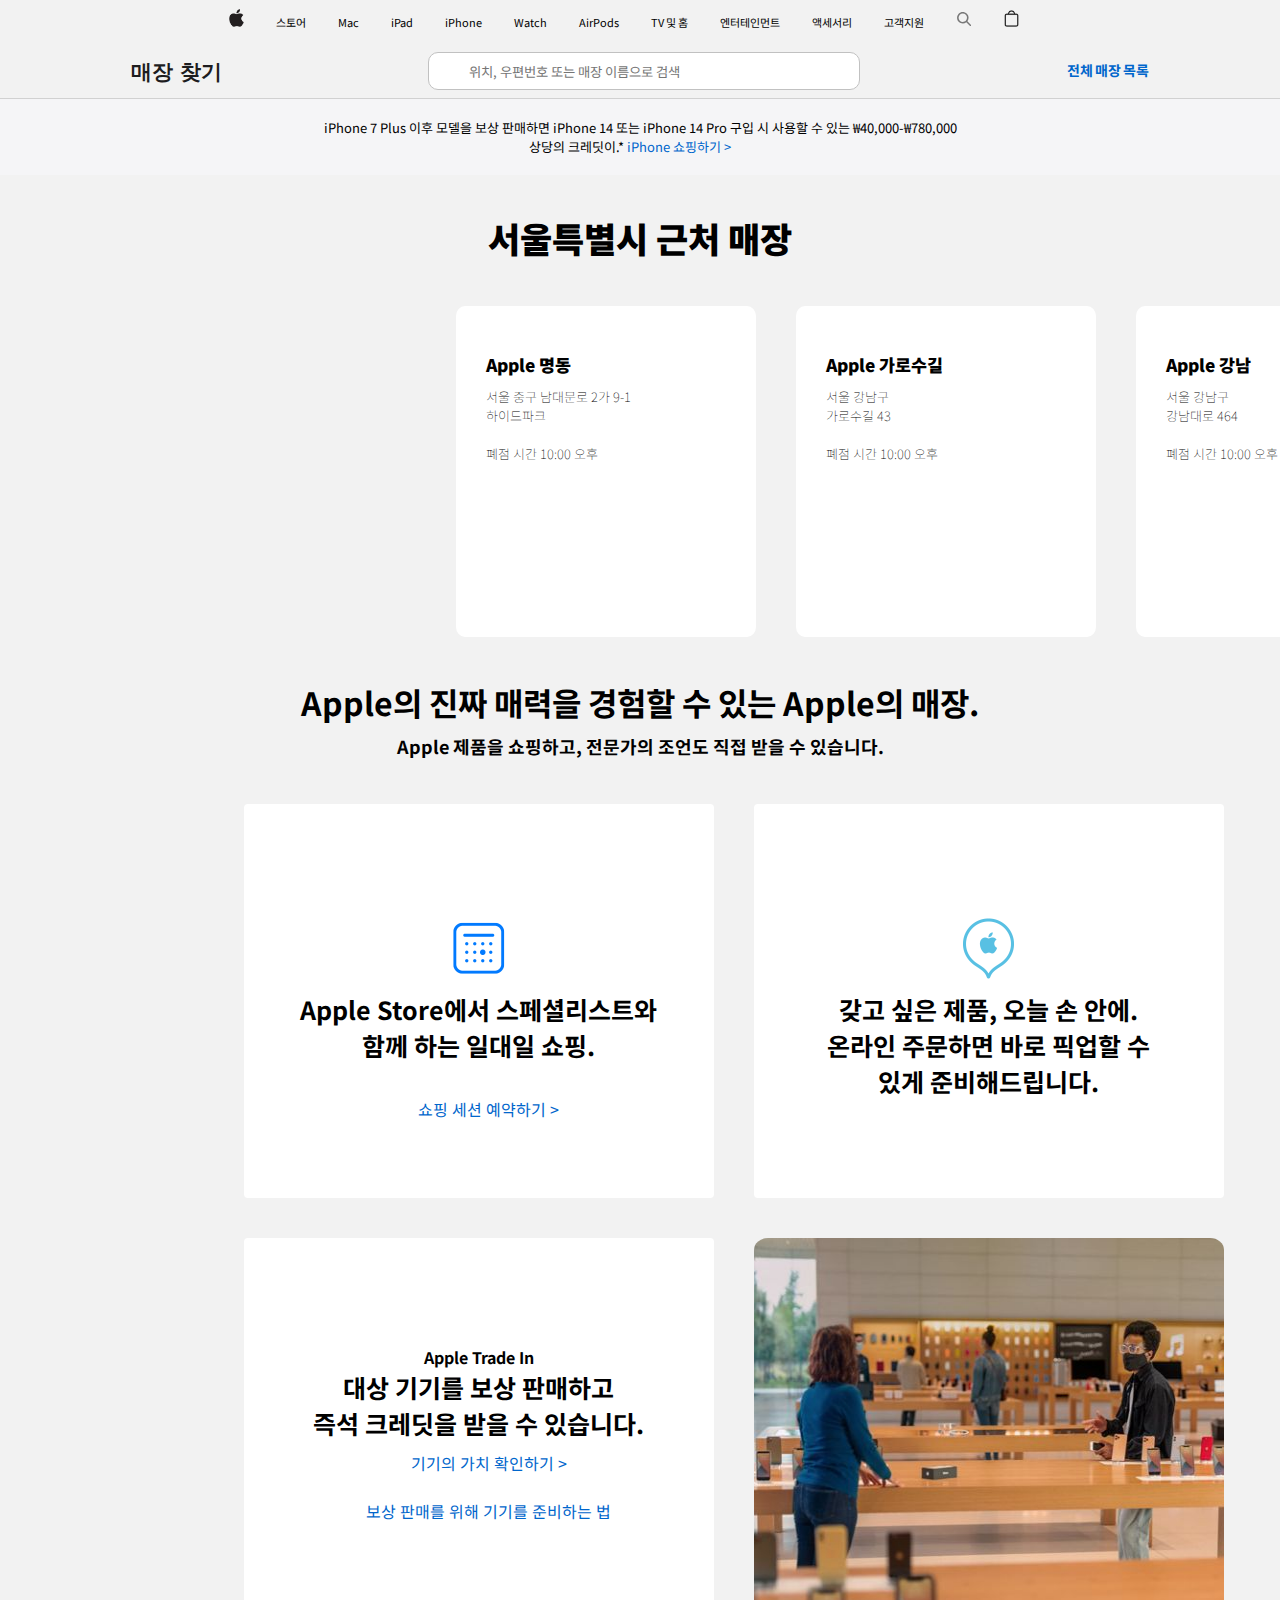
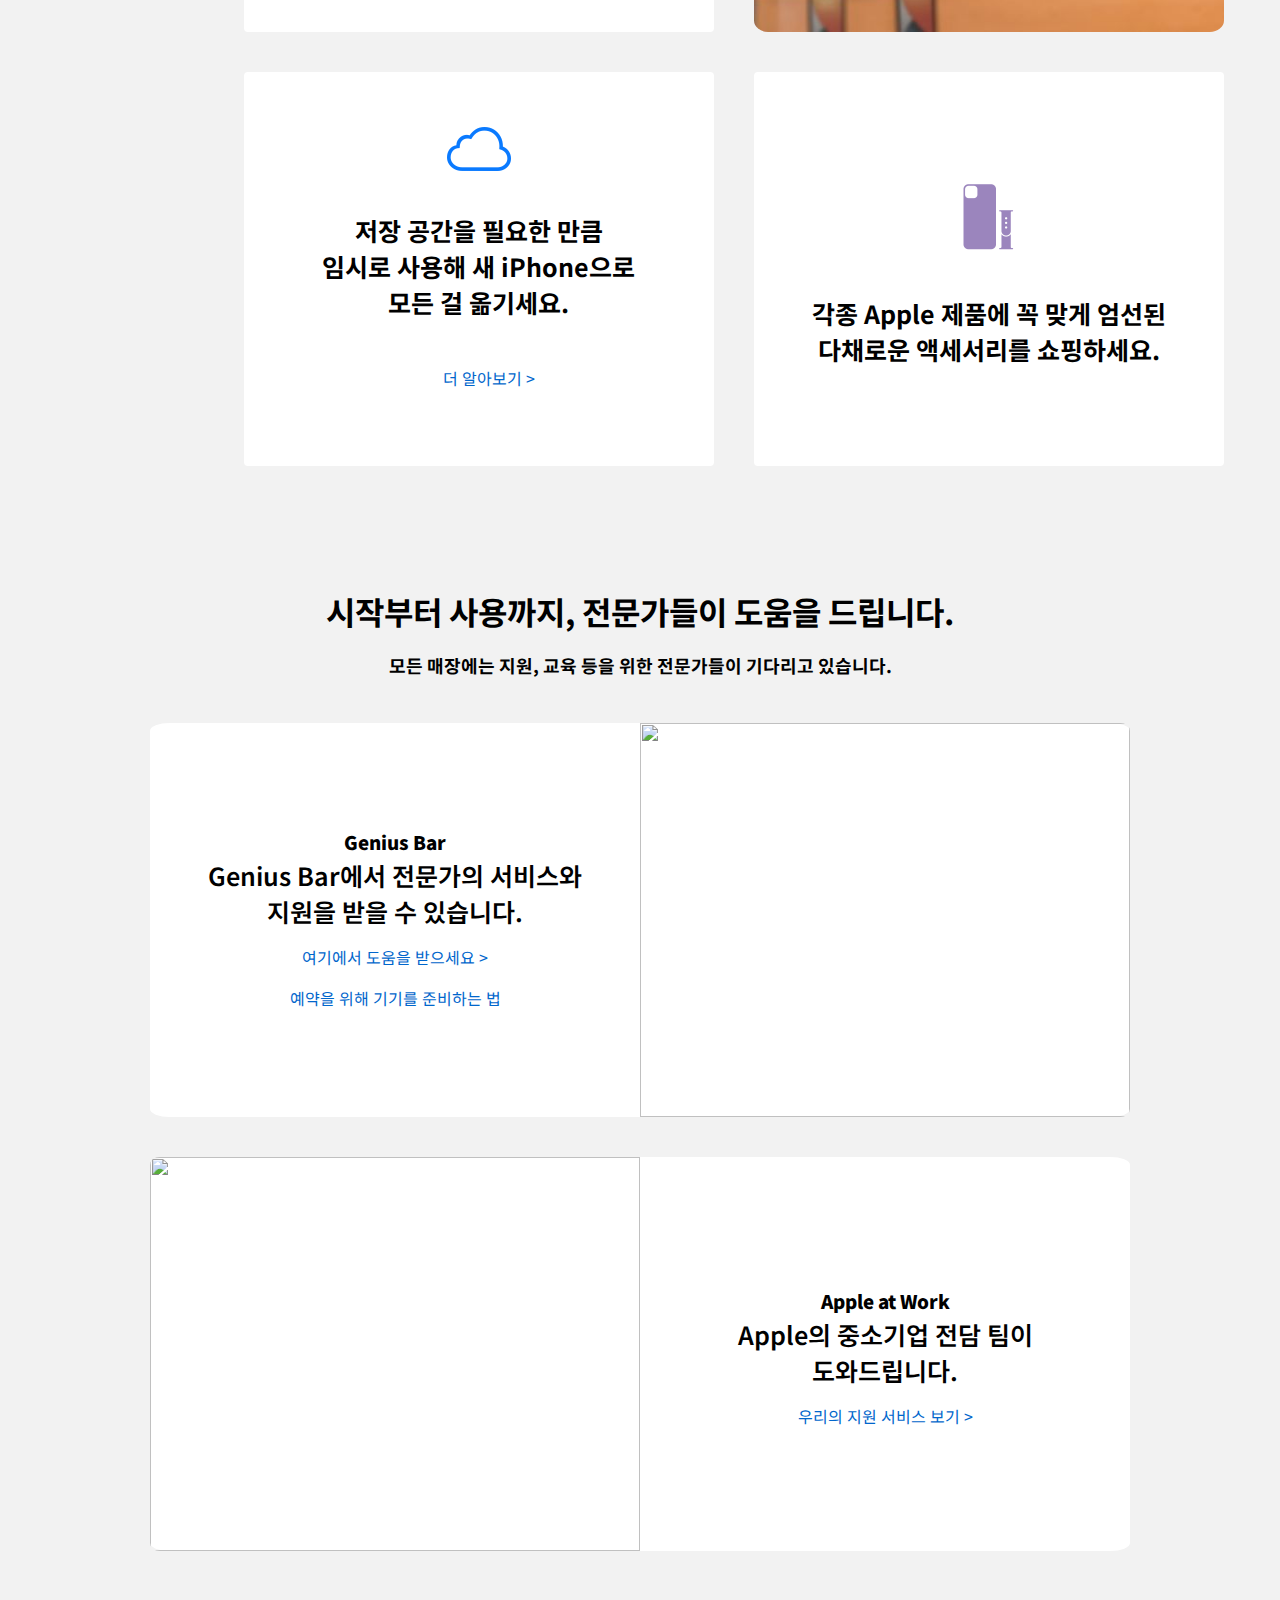
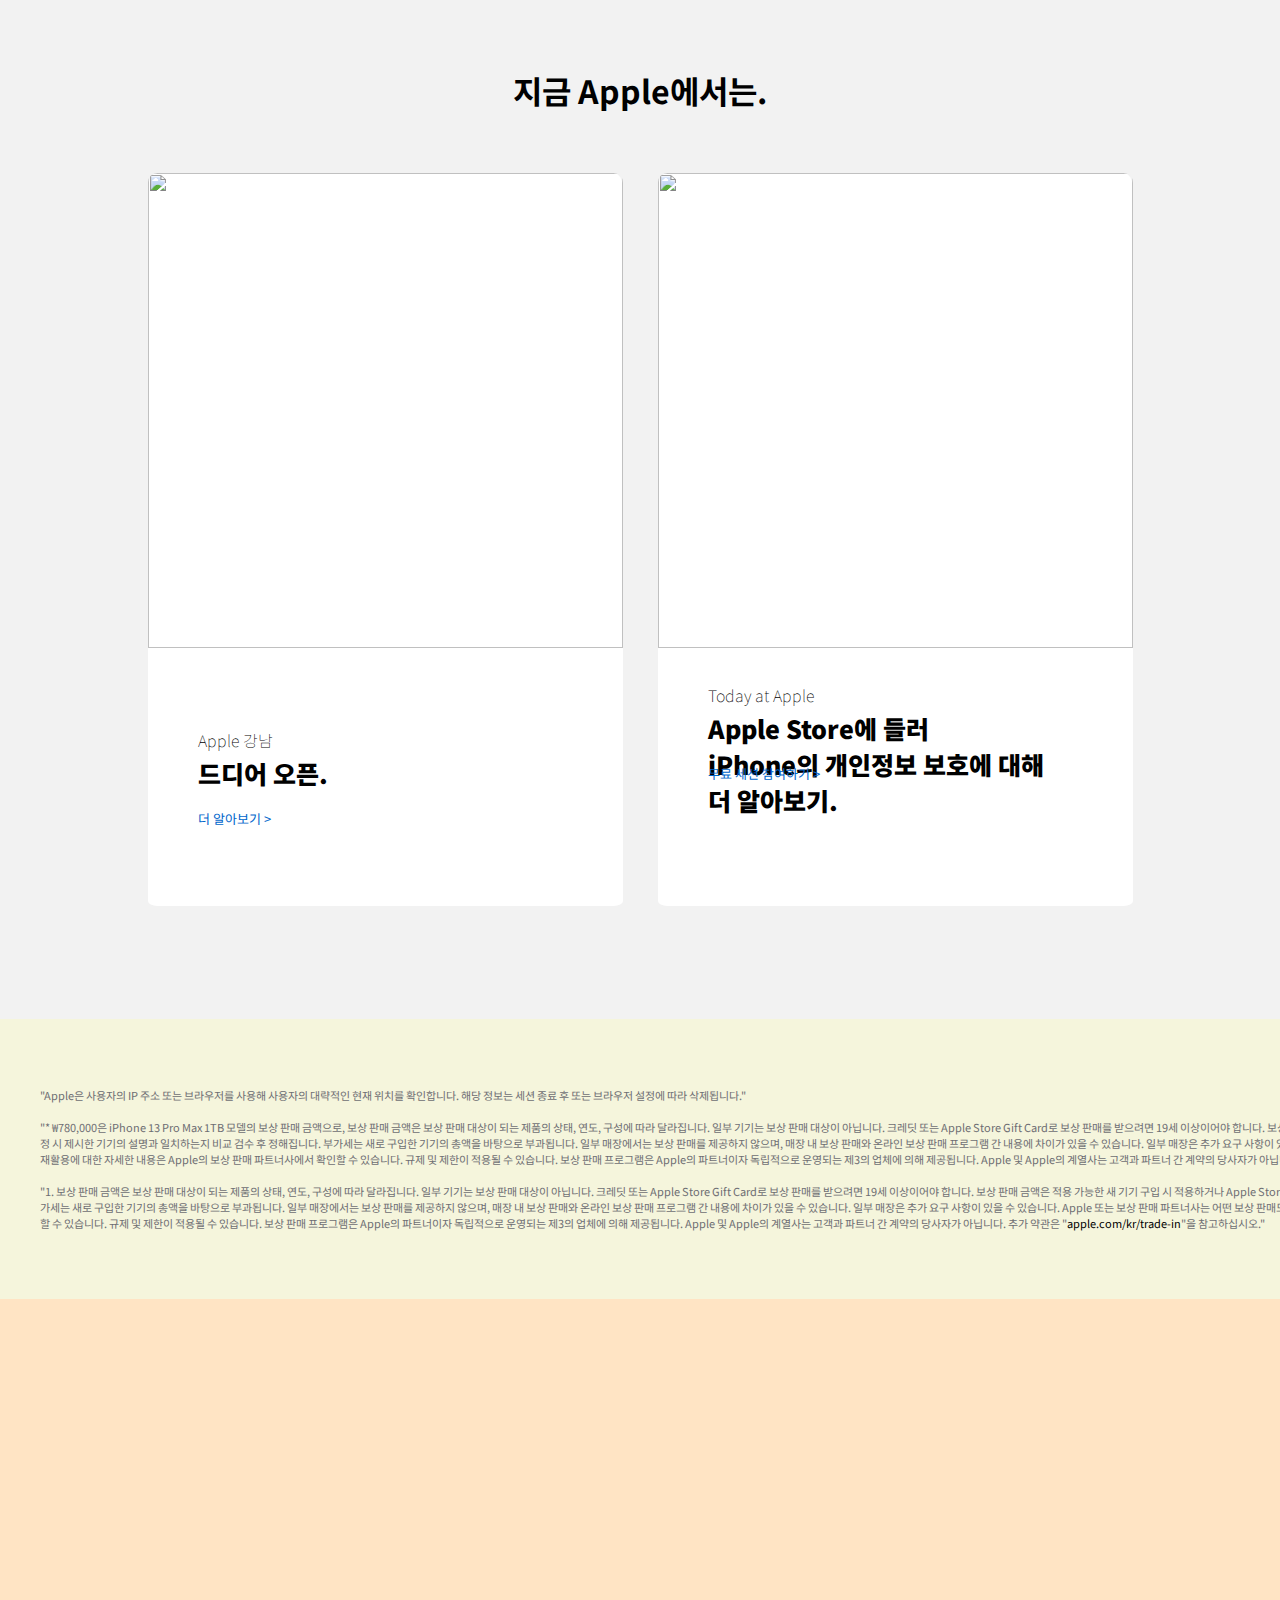
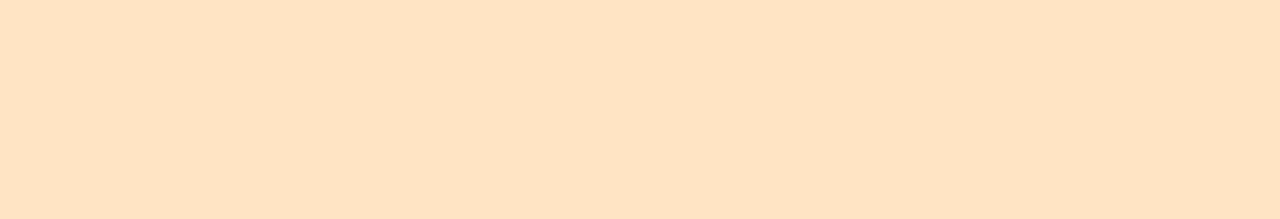
==== commit fa20f481: "04/07 2nd commit" ====
--- a/index_test.html
+++ b/index_test.html
@@ -237,7 +237,7 @@
                         <div class="expert-help-card-content">
                             <img class="expert-help-work-img" src="https://digitalassets-retail.cdn-apple.com/retail-image-server/d99/63b/c53/abf/3ad/35c/f22/c08/749/329/49419904-3556-3ea3-a402-c6720ba4457a_apple_at_work_01_large_2x_large_2x.png">   
                             <div class="expert-help-content">
-                                <h3 class="expert-help-content-eyebrow"><b>Apple at Work</b></h3>
+                                <h3 class="expert-help-content-eyebrow-2"><b>Apple at Work</b></h3>
                                 <p class="expert-help-content-headline">Apple의 중소기업 전담 팀이<br>도와드립니다.</p>
                                 <ul class="expert-help-content-ul">
                                     <li class="expert-help-content-li-1">
@@ -250,7 +250,6 @@
                         </div>
                     </li>
                 </ul>
-
             </div>
         </div>
     </section>
@@ -259,11 +258,43 @@
     <section>
         <div class="now-apple">
             <h2 class="now-apple-blank"> </h2>
-            <div class="now-apple-title"><b>지금 Apple에서는.</b></div>
+            <div claxbss="now-apple-title" style="font-size: xx-large;"><b>지금 Apple에서는.</b></div>
             <h2 class="now-apple-blank"> </h2>
             <div class="now-apple-news">
-                <!-- 강남 애플 -->
-                <!-- today at apple -->
+                <ul class="now-apple-grid">
+                    <li class="now-apple-card-small">
+                        <div class="now-apple-card-content">
+                            <img class="now-apple-img" src="https://digitalassets-retail.cdn-apple.com/retail-image-server/8a7/acc/4a9/054/07b/605/37e/bee/208/860/284f13e9-101a-35fc-9a5b-2e48be568741_retail_tile_1320_large_2x.jpg">  
+                            <div class="now-apple-content-1">
+                                <h4 class="now-apple-content-eyebrow-1">Apple 강남</h4>
+                                <p class="now-apple-content-headline"><b>드디어 오픈.</b></p>
+                                 <ul class="now-apple-content-ul">
+                                    <li class="now-apple-content-li">
+                                        <span>
+                                            <a href="https://www.apple.com/kr/retail/gangnam/" style="color:#0066CC">더 알아보기 ></a>
+                                        </span>
+                                    </li>
+                                </ul>
+                            </div>
+                        </div>
+                    </li>
+                    <li class="now-apple-card-small">
+                        <div class="now-apple-card-content">
+                            <img class="now-apple-img" src="https://digitalassets-retail.cdn-apple.com/retail-image-server/df3/945/13f/825/7d4/ba1/81c/d8f/106/866/8a32eac6-7012-300d-8db7-d6b76f7b4c77_Privacy_TAA2__large_2x.jpg">  
+                            <div class="now-apple-content-2">
+                                <h4 class="now-apple-content-eyebrow-2">Today at Apple</h4>
+                                <p class="now-apple-content-headline"><b>Apple Store에 들러<br>iPhone의 개인정보 보호에 대해<br>더 알아보기.</b></p>
+                                <ul class="now-apple-content-ul">
+                                    <li class="now-apple-content-li">
+                                        <span>
+                                            <a href="https://www.apple.com/kr/privacy/?cid=rem-kr-taa-retail-skills-privacy" style="color:#0066CC">무료 세션 참여하기 ></a>
+                                        </span>
+                                    </li>
+                                </ul>
+                            </div>
+                        </div>
+                    </li>
+                </ul>
             </div>
         </div>
     </section>
--- a/style_test.css
+++ b/style_test.css
@@ -592,8 +592,8 @@
 
 .now-apple {
     width: 100%;
-    height: 730px;
-    background-color: rgb(224, 155, 43);
+    height: 910px;
+    background-color: #F2F2F2;
     text-align: center;
 }
 
@@ -611,21 +611,119 @@
     justify-content: center;
     align-items: center;
     text-align: center;
-    font-size: xx-large;
+    font-size: 35px;
     background-color: #F2F2F2;
 }
 
 .now-apple-blank-2 {
     width: 100%;
     height: 43px;
-    background-color: blueviolet;
-    margin: 0;
-}
+    background-color: #F2F2F2;
+    margin: 0;
+}
+
+/* grid 공통 */
+
+.now-apple-grid {
+    width: 1020px;
+    height: 768px;
+    list-style-type: none;
+    display: grid;
+    grid-template-columns: 510px 510px;
+    margin: 0 auto;
+    padding: 0;
+}
+
+.now-apple-card-small{
+    width: 510px;
+    height: 728px;
+    margin-top: 20px;
+    margin-bottom: 20px;
+    margin-left: 17.5px;
+    margin-right: 17.5px;
+
+}
+
+.now-apple-card-content {
+    background-color: white;
+    border-radius: 2%;
+    width: 475px;
+    height: 728px;
+}
+
+.now-apple-img {
+    width: 475px;
+    height: 475px;
+    border-top-right-radius: 2%;
+    border-top-left-radius: 2%;
+}
+
+.now-apple-content-1{
+    width: 475px;
+    height: 253px;
+    padding: 45px 50px;
+    text-align: left;
+    background-color: white;
+    margin: 0;
+    border-radius: 2%;
+}
+
+.now-apple-content-2{
+    width: 475px;
+    height: 253px;
+    padding: 30px 50px;
+    text-align: left;
+    background-color: white;
+    margin: 0;
+    border-radius: 2%;
+}
+
+.now-apple-content-eyebrow-1 {
+    width: 375px;
+    height: 27px;
+    font-weight: 100;
+    margin-top: 30px;
+}
+
+.now-apple-content-eyebrow-2 {
+    width: 375px;
+    height: 27px;
+    font-weight: 100;
+    padding: 0;
+}
+
+.now-apple-content-headline{
+    width: 375px;
+    height: 39px;
+    font-size: 25px;
+    font-weight: 600;
+}
+
+.now-apple-content-ul {
+    list-style-type: none;
+    padding: 0;
+    margin: 0;
+}
+
+.now-apple-content-li {
+    width: 375px;
+    height: 27px;
+    margin-top: 15px;
+    font-size: 13px;
+}
+
+.now-apple-content-li-2 {
+    width: 375px;
+    height: 27px;
+    font-size: 13px;
+}
+
+/* footer */
 
 .section-to-footer-blank {
     width: 100%;
     height: 82px;
-    background-color: blueviolet;
+    background-color: #F2F2F2;
     margin: 0;
 }
 
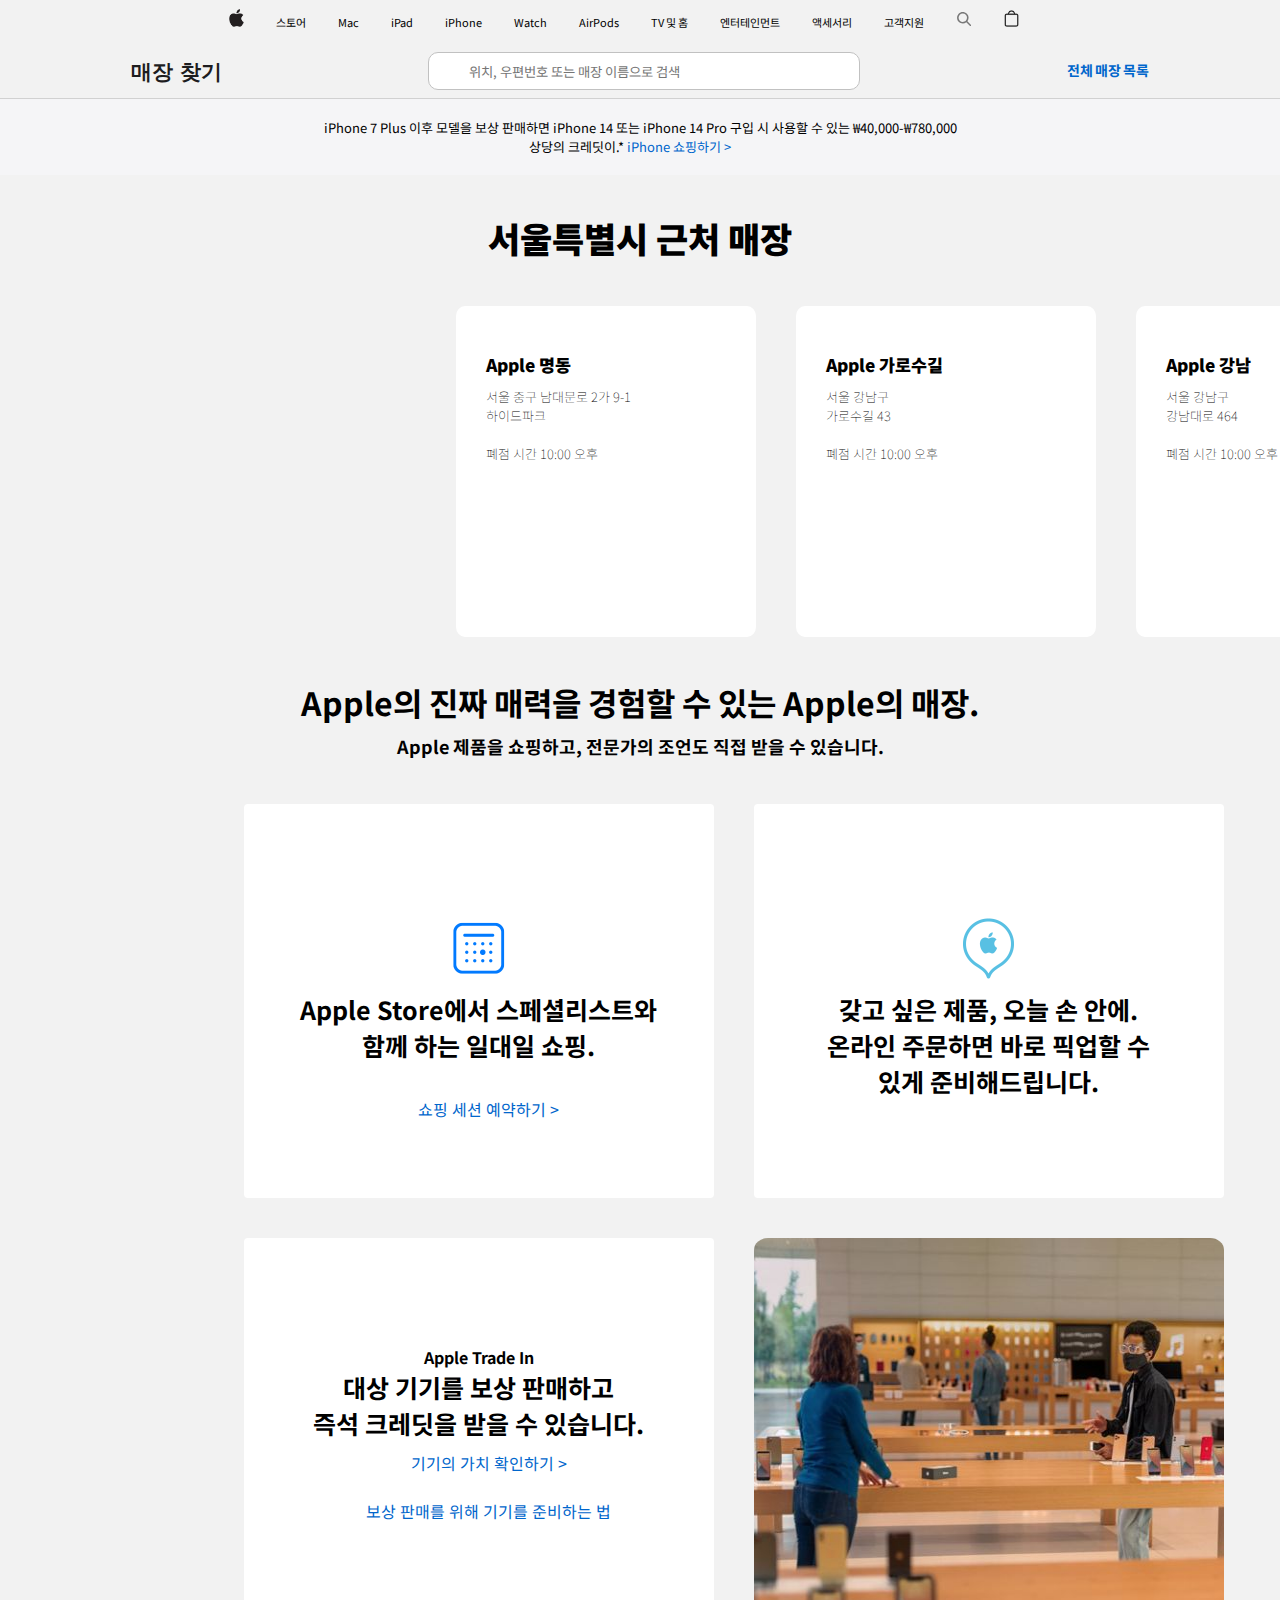
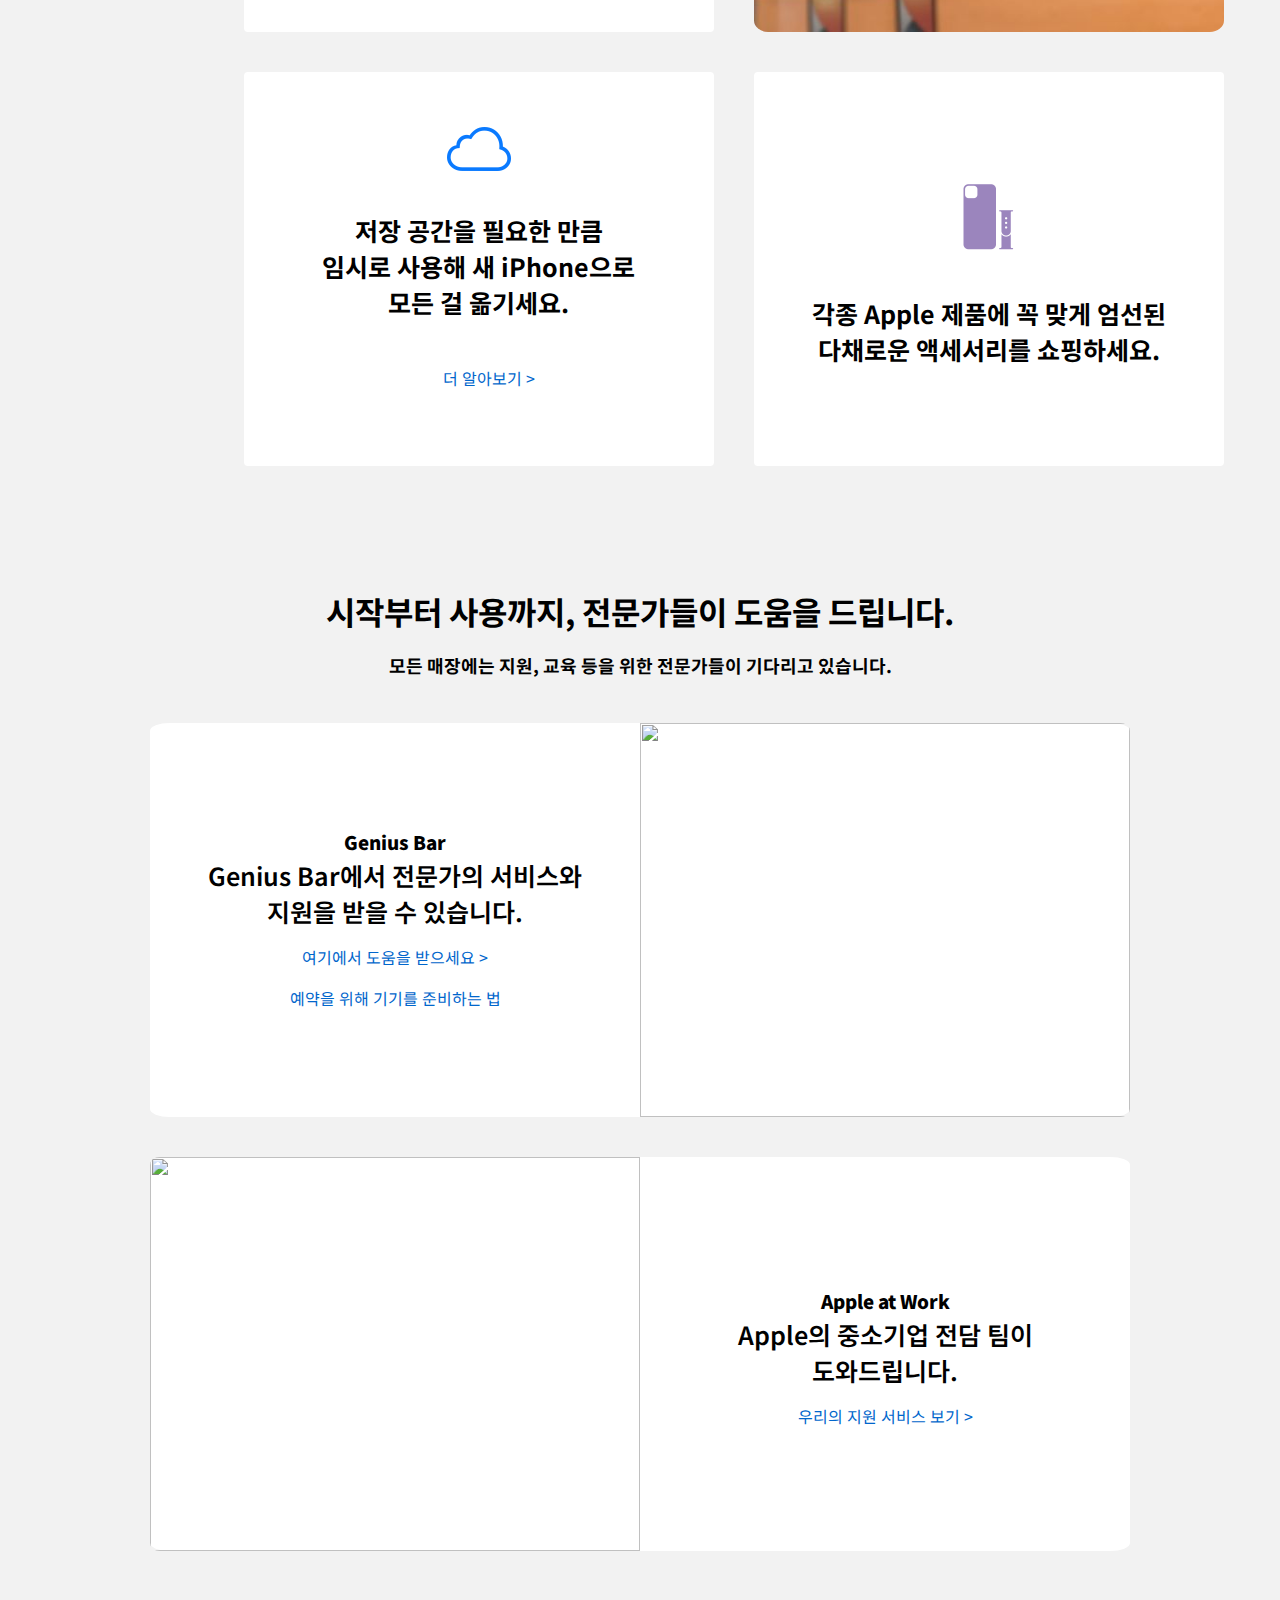
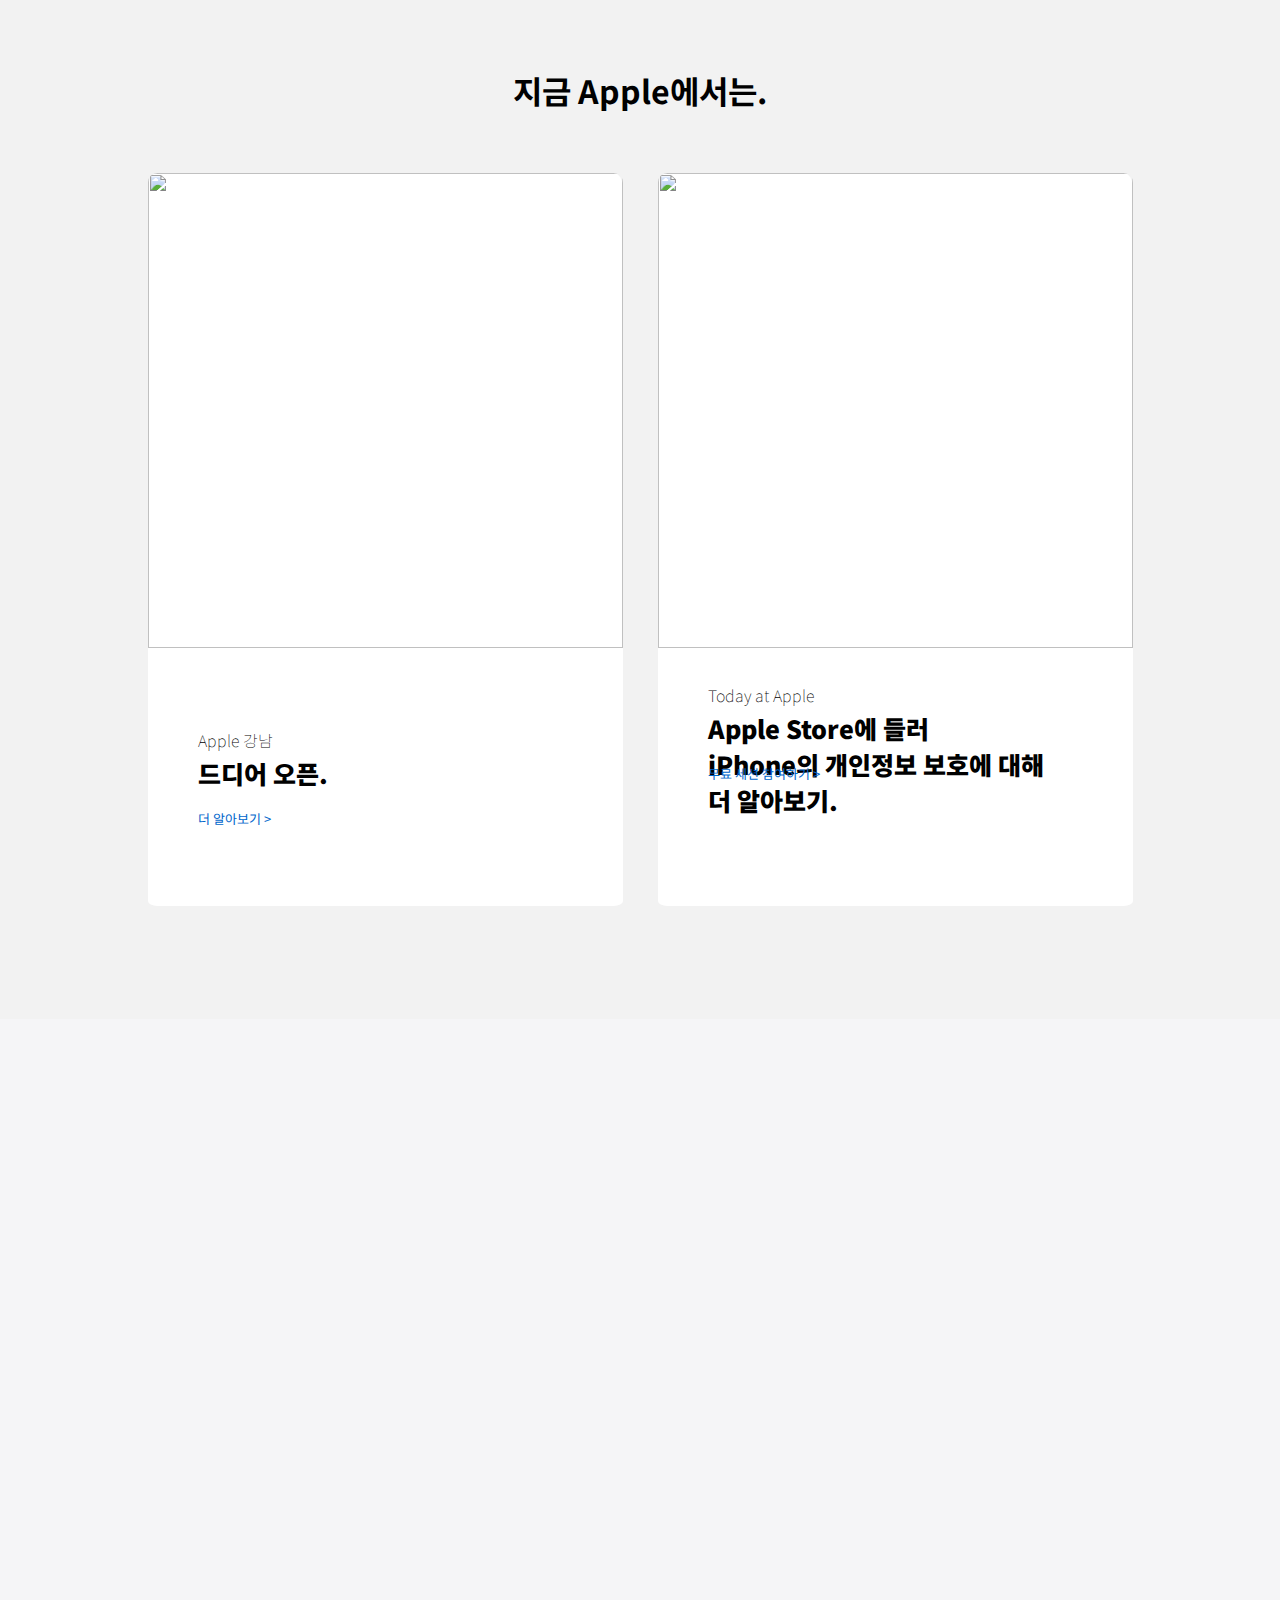
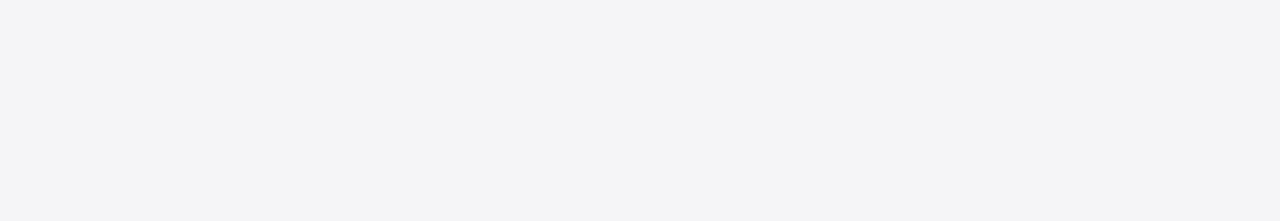
==== commit 4e20ae5d: "04/07 3rd commit" ====
--- a/index_test.html
+++ b/index_test.html
@@ -268,7 +268,7 @@
                             <div class="now-apple-content-1">
                                 <h4 class="now-apple-content-eyebrow-1">Apple 강남</h4>
                                 <p class="now-apple-content-headline"><b>드디어 오픈.</b></p>
-                                 <ul class="now-apple-content-ul">
+                                <ul class="now-apple-content-ul">
                                     <li class="now-apple-content-li">
                                         <span>
                                             <a href="https://www.apple.com/kr/retail/gangnam/" style="color:#0066CC">더 알아보기 ></a>
@@ -299,39 +299,40 @@
         </div>
     </section>
 
-    <h2 class="section-to-footer-blank"> </h2>
-
-    <footer class="ps">
-        <section>
-            <div class="ps-portal">
-                <ul>
-                    "Apple은 사용자의 IP 주소 또는 브라우저를 사용해 사용자의 대략적인 현재 위치를 확인합니다. 해당 정보는 세션 종료 후 또는 브라우저 설정에 따라 삭제됩니다."
-                    <br class="footnote-ghost">
-                    <br>
-                    "* ₩780,000은 iPhone 13 Pro Max 1TB 모델의 보상 판매 금액으로, 보상 판매 금액은 보상 판매 대상이 되는 제품의 상태, 연도, 구성에 따라 달라집니다. 
-                    일부 기기는 보상 판매 대상이 아닙니다. 크레딧 또는 Apple Store Gift Card로 보상 판매를 받으려면 19세 이상이어야 합니다. 
-                    보상 판매 금액은 적용 가능한 새 기기 구입 시 적용하거나 Apple Store Gift Card로 받을 수 있습니다. 최종 확정 금액은 보상 판매 대상 기기를 수령한 후, \
-                    예상 금액 산정 시 제시한 기기의 설명과 일치하는지 비교 검수 후 정해집니다. 부가세는 새로 구입한 기기의 총액을 바탕으로 부과됩니다. 일부 매장에서는 보상 판매를 제공하지 않으며, 
-                    매장 내 보상 판매와 온라인 보상 판매 프로그램 간 내용에 차이가 있을 수 있습니다. 일부 매장은 추가 요구 사항이 있을 수 있습니다. Apple 또는 보상 판매 파트너사는 어떤 보상 판매도 거래를 거부하거나, 
-                    보상 판매 수량을 제한할 권리를 보유합니다. 적용 가능 기기의 보상 판매 및 재활용에 대한 자세한 내용은 Apple의 보상 판매 파트너사에서 확인할 수 있습니다. 규제 및 제한이 적용될 수 있습니다. 
-                    보상 판매 프로그램은 Apple의 파트너이자 독립적으로 운영되는 제3의 업체에 의해 제공됩니다. Apple 및 Apple의 계열사는 고객과 파트너 간 계약의 당사자가 아닙니다. "
-                    <br>
-                    <br>
-                    <div class="footnote-1">
-                        "1. 보상 판매 금액은 보상 판매 대상이 되는 제품의 상태, 연도, 구성에 따라 달라집니다. 일부 기기는 보상 판매 대상이 아닙니다. 크레딧 또는 Apple Store Gift Card로 보상 판매를 받으려면 19세 이상이어야 합니다. 보상 판매 금액은 적용 가능한 새 기기 구입 시 적용하거나 Apple Store Gift Card로 받을 수 있습니다. 최종 확정 금액은 보상 판매 대상 기기를 수령한 후, 예상 금액 산정 시 제시한 기기의 설명과 일치하는지 비교 검수 후 정해집니다. 
-                        부가세는 새로 구입한 기기의 총액을 바탕으로 부과됩니다. 일부 매장에서는 보상 판매를 제공하지 않으며, 매장 내 보상 판매와 온라인 보상 판매 프로그램 간 내용에 차이가 있을 수 있습니다. 
-                        일부 매장은 추가 요구 사항이 있을 수 있습니다. Apple 또는 보상 판매 파트너사는 어떤 보상 판매도 거래를 거부하거나, 보상 판매 수량을 제한할 권리를 보유합니다. 
-                        적용 가능 기기의 보상 판매 및 재활용에 대한 자세한 내용은 Apple의 보상 판매 파트너사에서 확인할 수 있습니다. 규제 및 제한이 적용될 수 있습니다. 
-                        보상 판매 프로그램은 Apple의 파트너이자 독립적으로 운영되는 제3의 업체에 의해 제공됩니다. Apple 및 Apple의 계열사는 고객과 파트너 간 계약의 당사자가 아닙니다. 
-                        추가 약관은 "<a href="https://www.apple.com/kr/trade-in/">apple.com/kr/trade-in</a>"을 참고하십시오."
-                    </div>
-                </ul>
-            </div>
-        </section>
-
-
+    <h2 class="section-to-footer-blank"></h2>
+
+    <footer class="footer">
+    
     </footer>
 
     
 </body>
-</html>+</html>
+
+
+<!-- <section>
+    <div class="ps-portal">
+        <ul>
+            "Apple은 사용자의 IP 주소 또는 브라우저를 사용해 사용자의 대략적인 현재 위치를 확인합니다. 해당 정보는 세션 종료 후 또는 브라우저 설정에 따라 삭제됩니다."
+            <br class="footnote-ghost">
+            <br>
+            "* ₩780,000은 iPhone 13 Pro Max 1TB 모델의 보상 판매 금액으로, 보상 판매 금액은 보상 판매 대상이 되는 제품의 상태, 연도, 구성에 따라 달라집니다. 
+            일부 기기는 보상 판매 대상이 아닙니다. 크레딧 또는 Apple Store Gift Card로 보상 판매를 받으려면 19세 이상이어야 합니다. 
+            보상 판매 금액은 적용 가능한 새 기기 구입 시 적용하거나 Apple Store Gift Card로 받을 수 있습니다. 최종 확정 금액은 보상 판매 대상 기기를 수령한 후, \
+            예상 금액 산정 시 제시한 기기의 설명과 일치하는지 비교 검수 후 정해집니다. 부가세는 새로 구입한 기기의 총액을 바탕으로 부과됩니다. 일부 매장에서는 보상 판매를 제공하지 않으며, 
+            매장 내 보상 판매와 온라인 보상 판매 프로그램 간 내용에 차이가 있을 수 있습니다. 일부 매장은 추가 요구 사항이 있을 수 있습니다. Apple 또는 보상 판매 파트너사는 어떤 보상 판매도 거래를 거부하거나, 
+            보상 판매 수량을 제한할 권리를 보유합니다. 적용 가능 기기의 보상 판매 및 재활용에 대한 자세한 내용은 Apple의 보상 판매 파트너사에서 확인할 수 있습니다. 규제 및 제한이 적용될 수 있습니다. 
+            보상 판매 프로그램은 Apple의 파트너이자 독립적으로 운영되는 제3의 업체에 의해 제공됩니다. Apple 및 Apple의 계열사는 고객과 파트너 간 계약의 당사자가 아닙니다. "
+            <br>
+            <br>
+            <div class="footnote-1">
+                "1. 보상 판매 금액은 보상 판매 대상이 되는 제품의 상태, 연도, 구성에 따라 달라집니다. 일부 기기는 보상 판매 대상이 아닙니다. 크레딧 또는 Apple Store Gift Card로 보상 판매를 받으려면 19세 이상이어야 합니다. 보상 판매 금액은 적용 가능한 새 기기 구입 시 적용하거나 Apple Store Gift Card로 받을 수 있습니다. 최종 확정 금액은 보상 판매 대상 기기를 수령한 후, 예상 금액 산정 시 제시한 기기의 설명과 일치하는지 비교 검수 후 정해집니다. 
+                부가세는 새로 구입한 기기의 총액을 바탕으로 부과됩니다. 일부 매장에서는 보상 판매를 제공하지 않으며, 매장 내 보상 판매와 온라인 보상 판매 프로그램 간 내용에 차이가 있을 수 있습니다. 
+                일부 매장은 추가 요구 사항이 있을 수 있습니다. Apple 또는 보상 판매 파트너사는 어떤 보상 판매도 거래를 거부하거나, 보상 판매 수량을 제한할 권리를 보유합니다. 
+                적용 가능 기기의 보상 판매 및 재활용에 대한 자세한 내용은 Apple의 보상 판매 파트너사에서 확인할 수 있습니다. 규제 및 제한이 적용될 수 있습니다. 
+                보상 판매 프로그램은 Apple의 파트너이자 독립적으로 운영되는 제3의 업체에 의해 제공됩니다. Apple 및 Apple의 계열사는 고객과 파트너 간 계약의 당사자가 아닙니다. 
+                추가 약관은 "<a href="https://www.apple.com/kr/trade-in/">apple.com/kr/trade-in</a>"을 참고하십시오."
+            </div>
+        </ul>
+    </div>
+</section> -->--- a/style_test.css
+++ b/style_test.css
@@ -727,21 +727,18 @@
     margin: 0;
 }
 
-.ps {
-    width: 100%;
-    height: 800px;
-    background-color: bisque;
-}
-
-.ps-portal {
-
-    width: 2000px;
-    height: 280px;
-    background-color:beige;
-    display: flex;
+.footer {
+    width: 100%;
+    height: 801.91px;
+    background-color: #F5F5F7;
+}
+
+/* .ps-portal {
+
+    background-color:#F5F5F7;
     justify-content: center;
     align-items: center;
     text-align: left;
     color: #6E6E73;
     font-size: 11px;
-}+} */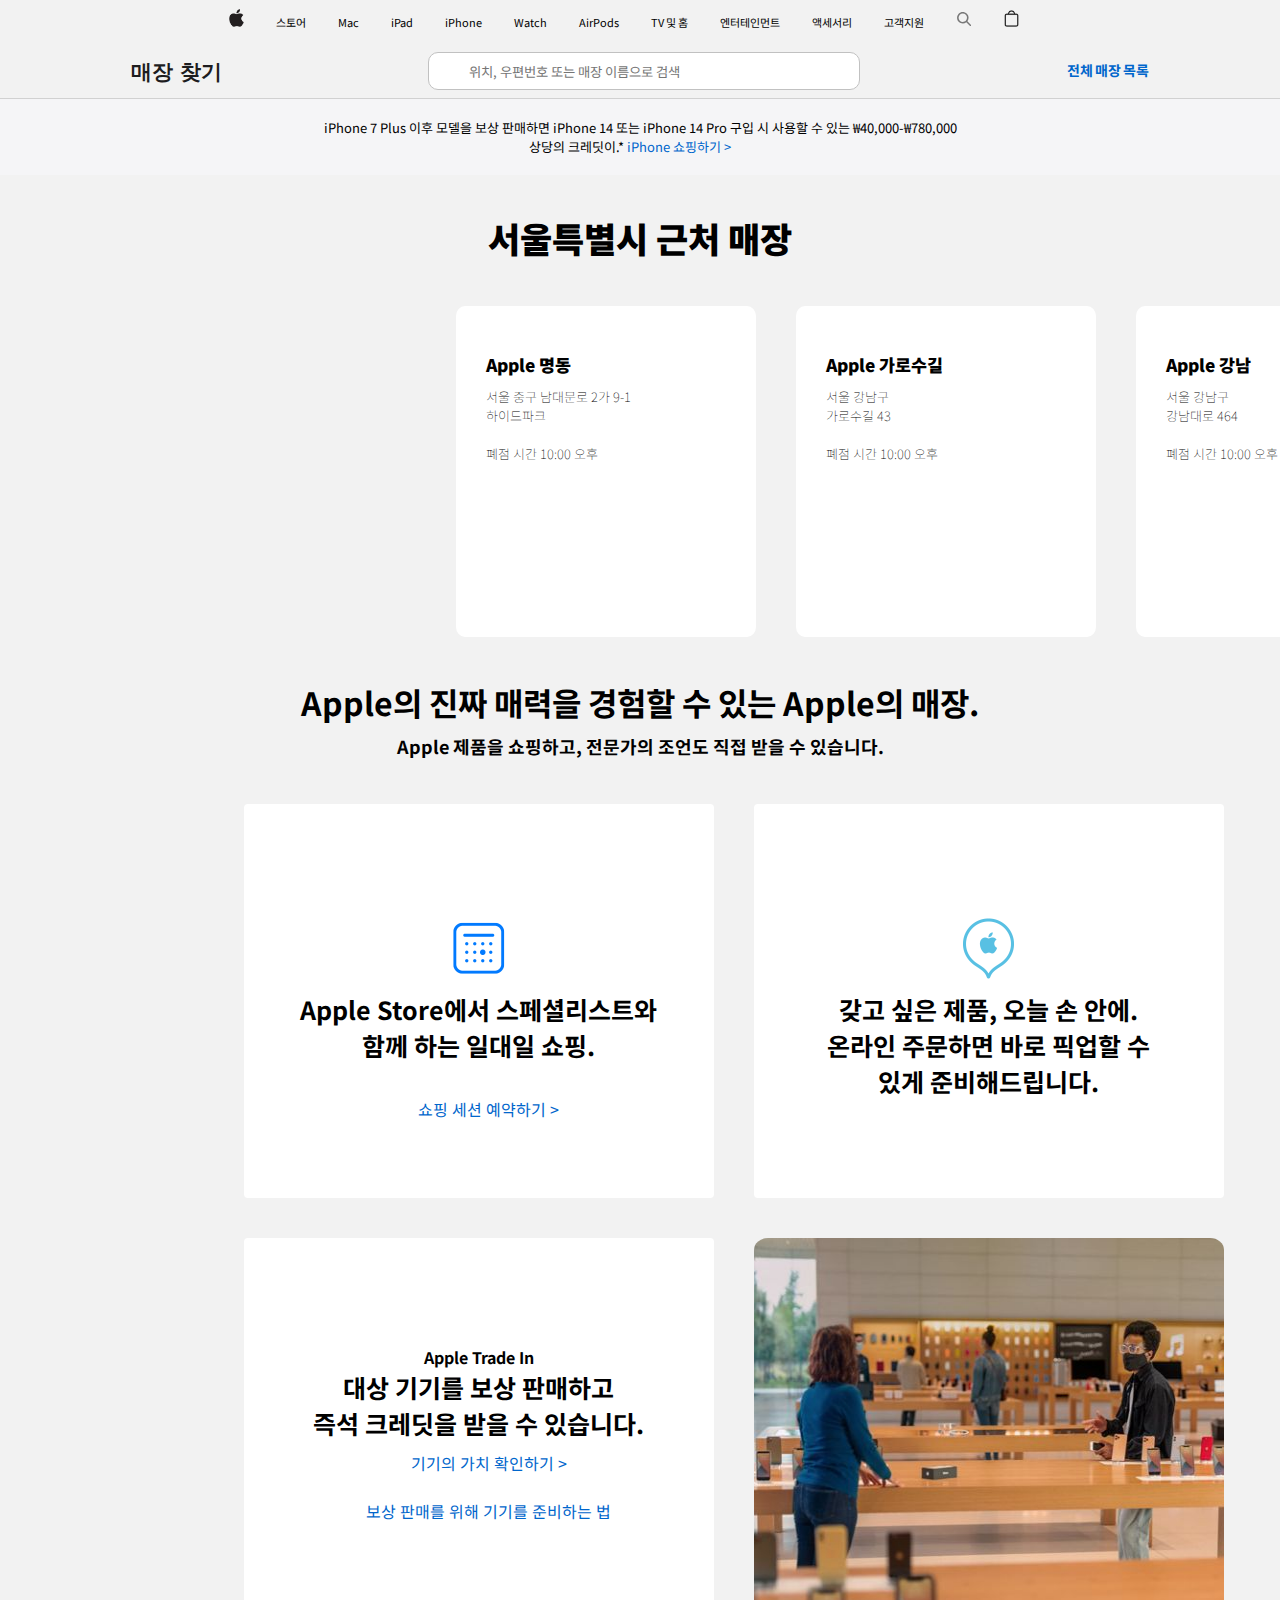
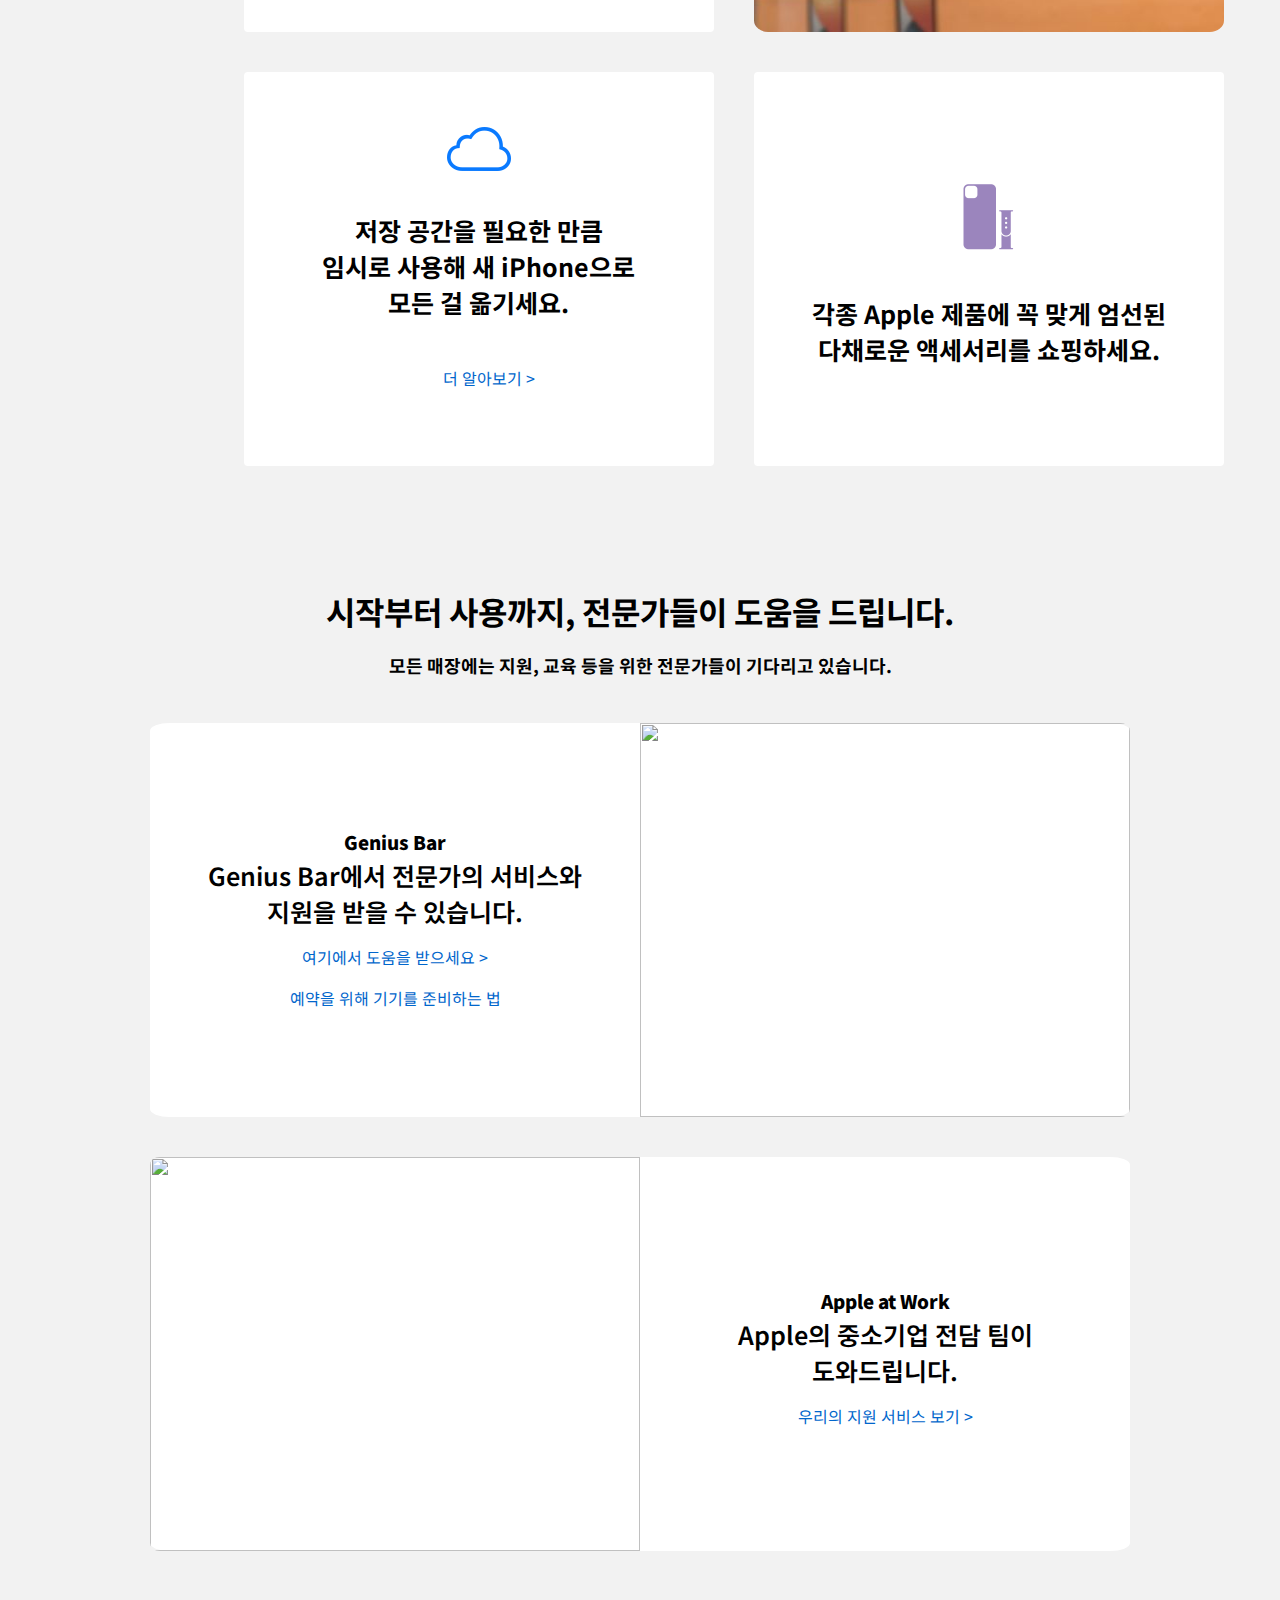
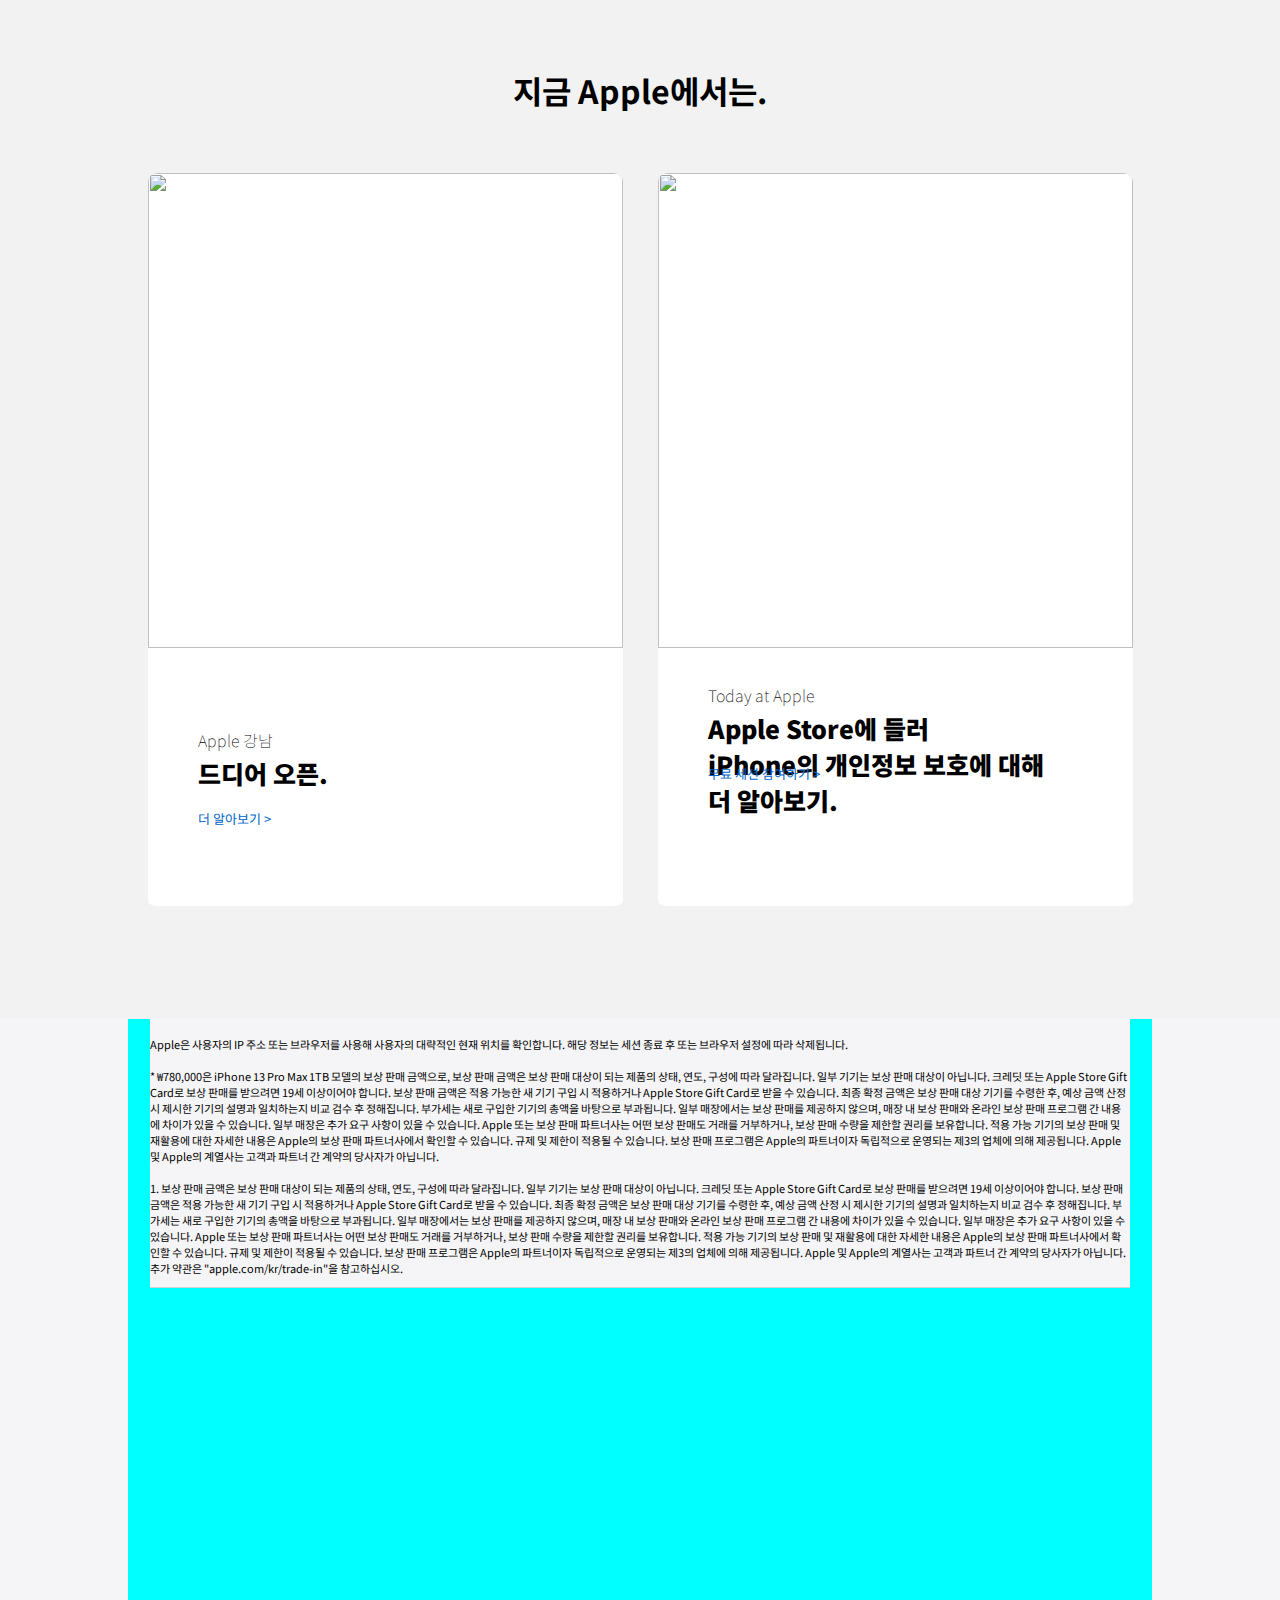
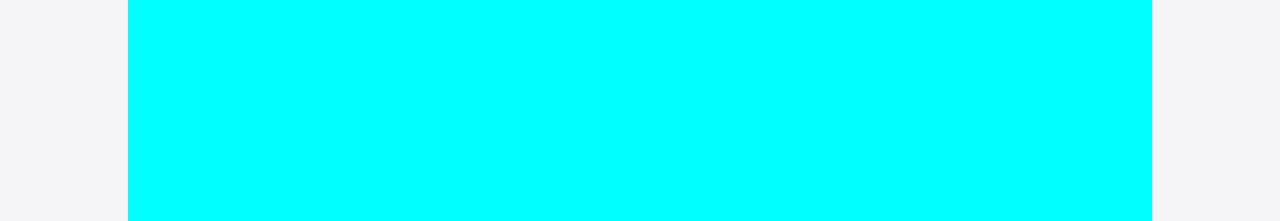
==== commit 72f75e47: "04/07 4th commit" ====
--- a/index_test.html
+++ b/index_test.html
@@ -302,7 +302,39 @@
     <h2 class="section-to-footer-blank"></h2>
 
     <footer class="footer">
-    
+        <div class="footer-content">
+            <div class="footer-sosumi">
+                <section class="footer-sosumi-section">
+                    <ul class="footer-sosumi-ul" style="-webkit-padding-start: 0px;"><!-- style ="-webkit-padding-start: 0px;" << ul의 앞쪽 여백 padding 40px 삭제-->
+                        <a>Apple은 사용자의 IP 주소 또는 브라우저를 사용해 사용자의 대략적인 현재 위치를 확인합니다. 해당 정보는 세션 종료 후 또는 브라우저 설정에 따라 삭제됩니다.
+                            <br><br>
+                            * ₩780,000은 iPhone 13 Pro Max 1TB 모델의 보상 판매 금액으로, 보상 판매 금액은 보상 판매 대상이 되는 제품의 상태, 연도, 구성에 따라 달라집니다. 
+                            일부 기기는 보상 판매 대상이 아닙니다. 크레딧 또는 Apple Store Gift Card로 보상 판매를 받으려면 19세 이상이어야 합니다. 
+                            보상 판매 금액은 적용 가능한 새 기기 구입 시 적용하거나 Apple Store Gift Card로 받을 수 있습니다. 최종 확정 금액은 보상 판매 대상 기기를 수령한 후, 
+                            예상 금액 산정 시 제시한 기기의 설명과 일치하는지 비교 검수 후 정해집니다. 부가세는 새로 구입한 기기의 총액을 바탕으로 부과됩니다. 일부 매장에서는 보상 판매를 제공하지 않으며, 
+                            매장 내 보상 판매와 온라인 보상 판매 프로그램 간 내용에 차이가 있을 수 있습니다. 일부 매장은 추가 요구 사항이 있을 수 있습니다. Apple 또는 보상 판매 파트너사는 어떤 보상 판매도 거래를 거부하거나, 
+                            보상 판매 수량을 제한할 권리를 보유합니다. 적용 가능 기기의 보상 판매 및 재활용에 대한 자세한 내용은 Apple의 보상 판매 파트너사에서 확인할 수 있습니다. 규제 및 제한이 적용될 수 있습니다. 
+                            보상 판매 프로그램은 Apple의 파트너이자 독립적으로 운영되는 제3의 업체에 의해 제공됩니다. Apple 및 Apple의 계열사는 고객과 파트너 간 계약의 당사자가 아닙니다.
+                            <br><br>
+                            1. 보상 판매 금액은 보상 판매 대상이 되는 제품의 상태, 연도, 구성에 따라 달라집니다. 일부 기기는 보상 판매 대상이 아닙니다. 
+                            크레딧 또는 Apple Store Gift Card로 보상 판매를 받으려면 19세 이상이어야 합니다. 보상 판매 금액은 적용 가능한 새 기기 구입 시 적용하거나 Apple Store Gift Card로 받을 수 있습니다. 
+                            최종 확정 금액은 보상 판매 대상 기기를 수령한 후, 예상 금액 산정 시 제시한 기기의 설명과 일치하는지 비교 검수 후 정해집니다. 
+                            부가세는 새로 구입한 기기의 총액을 바탕으로 부과됩니다. 일부 매장에서는 보상 판매를 제공하지 않으며, 매장 내 보상 판매와 온라인 보상 판매 프로그램 간 내용에 차이가 있을 수 있습니다. 
+                            일부 매장은 추가 요구 사항이 있을 수 있습니다. Apple 또는 보상 판매 파트너사는 어떤 보상 판매도 거래를 거부하거나, 보상 판매 수량을 제한할 권리를 보유합니다. 
+                            적용 가능 기기의 보상 판매 및 재활용에 대한 자세한 내용은 Apple의 보상 판매 파트너사에서 확인할 수 있습니다. 규제 및 제한이 적용될 수 있습니다. 
+                            보상 판매 프로그램은 Apple의 파트너이자 독립적으로 운영되는 제3의 업체에 의해 제공됩니다. Apple 및 Apple의 계열사는 고객과 파트너 간 계약의 당사자가 아닙니다. 
+                            추가 약관은 "<a href="https://www.apple.com/kr/trade-in/">apple.com/kr/trade-in</a>"을 참고하십시오.
+                        </a>
+                    </ul>
+                </section>
+            </div>
+            <nav class="footer-nav">
+
+            </nav>
+            <div class="footer-directory">
+
+            </div>
+        </div>
     </footer>
 
     
--- a/style_test.css
+++ b/style_test.css
@@ -733,6 +733,38 @@
     background-color: #F5F5F7;
 }
 
+.footer-content {
+    width: 1024px;
+    height: 801.91px;
+    padding-left: 22px;
+    padding-right: 22px;
+    margin: 0 auto;
+    background-color: aqua;
+}
+
+.footer-sosumi {
+    width: 980px;
+    height: 268.67px;
+    padding: 0;
+    background-color: #F5F5F7;
+    border-bottom: 1px solid hsla(0,0%,73%,.6)
+}
+
+.footer-sosumi-section {
+    width: 980px;
+    height: 268.67px;
+    padding-top: 17px;
+    padding-bottom: 11.667px;
+    font-size: 11px;
+    margin: 0;
+}
+
+.footer-sosumi-ul {
+    padding: 0px;
+    margin: 0px;
+    list-style: none;
+}
+
 /* .ps-portal {
 
     background-color:#F5F5F7;
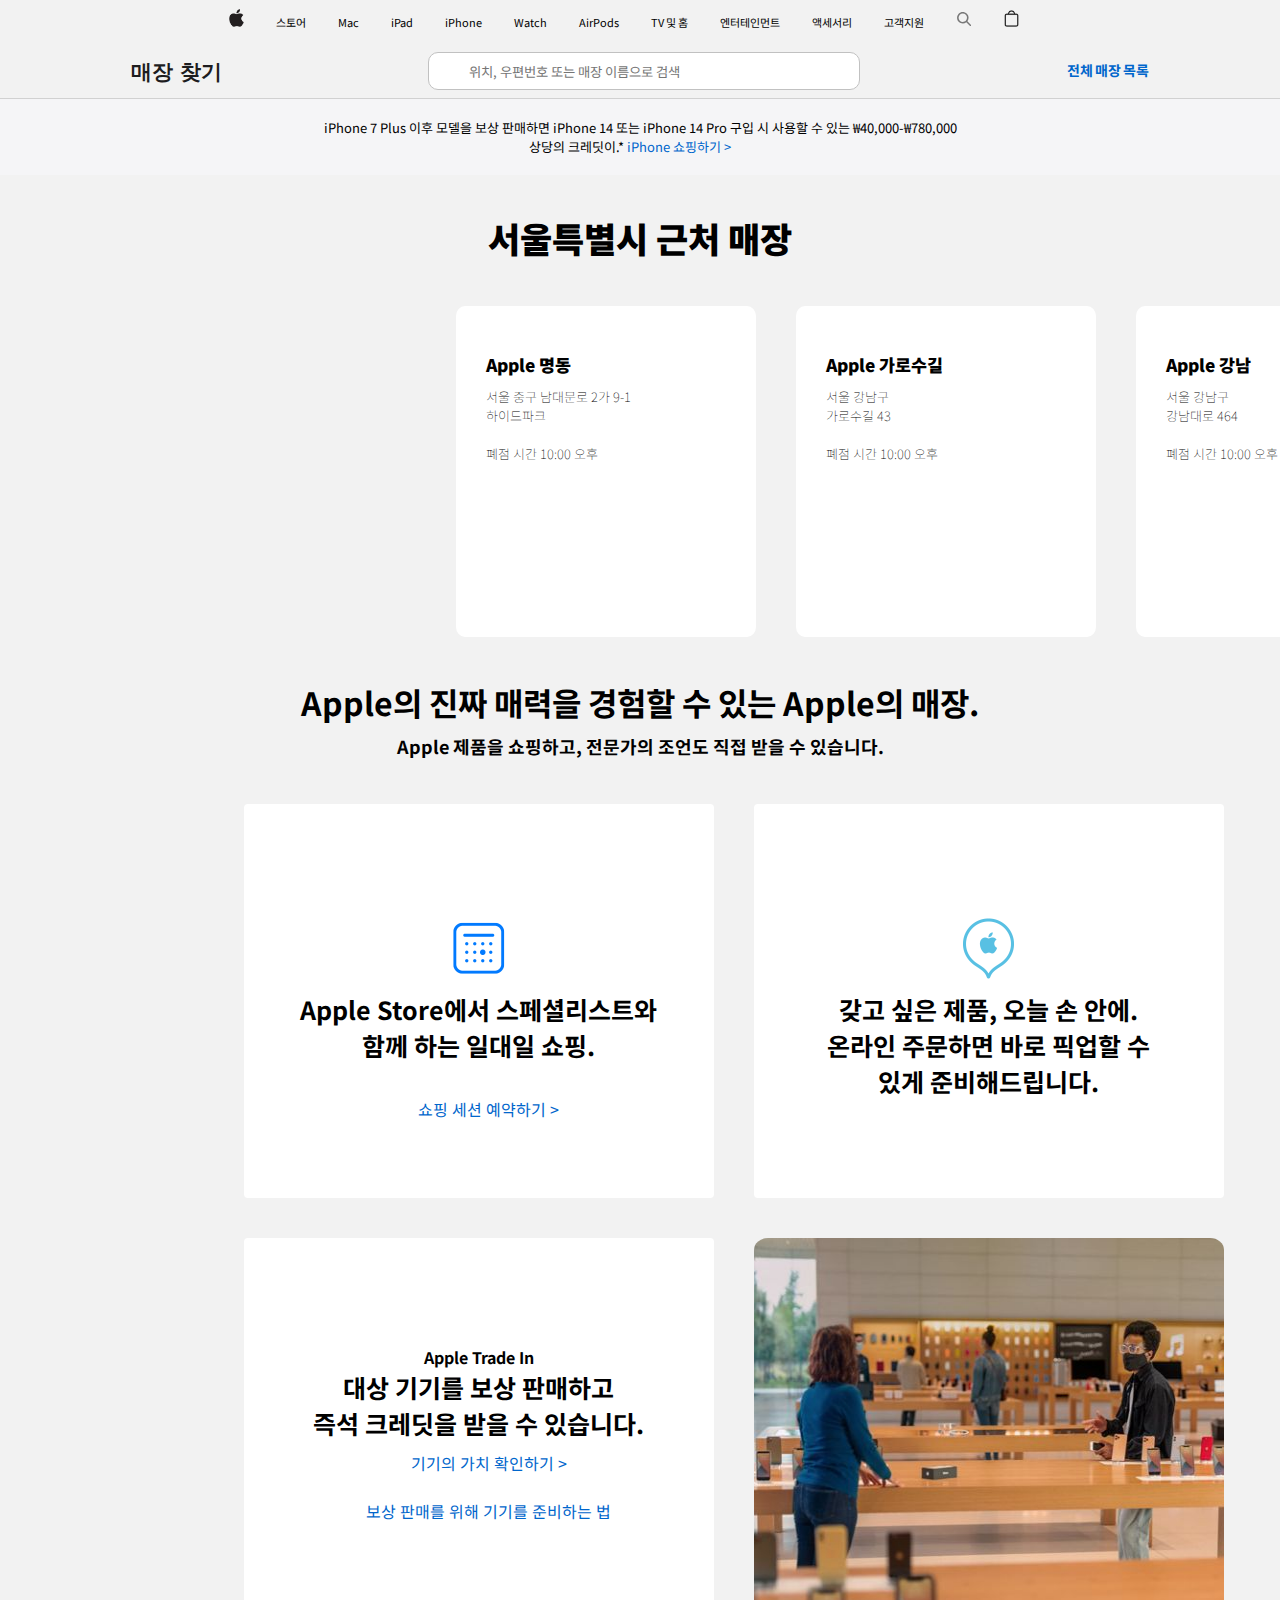
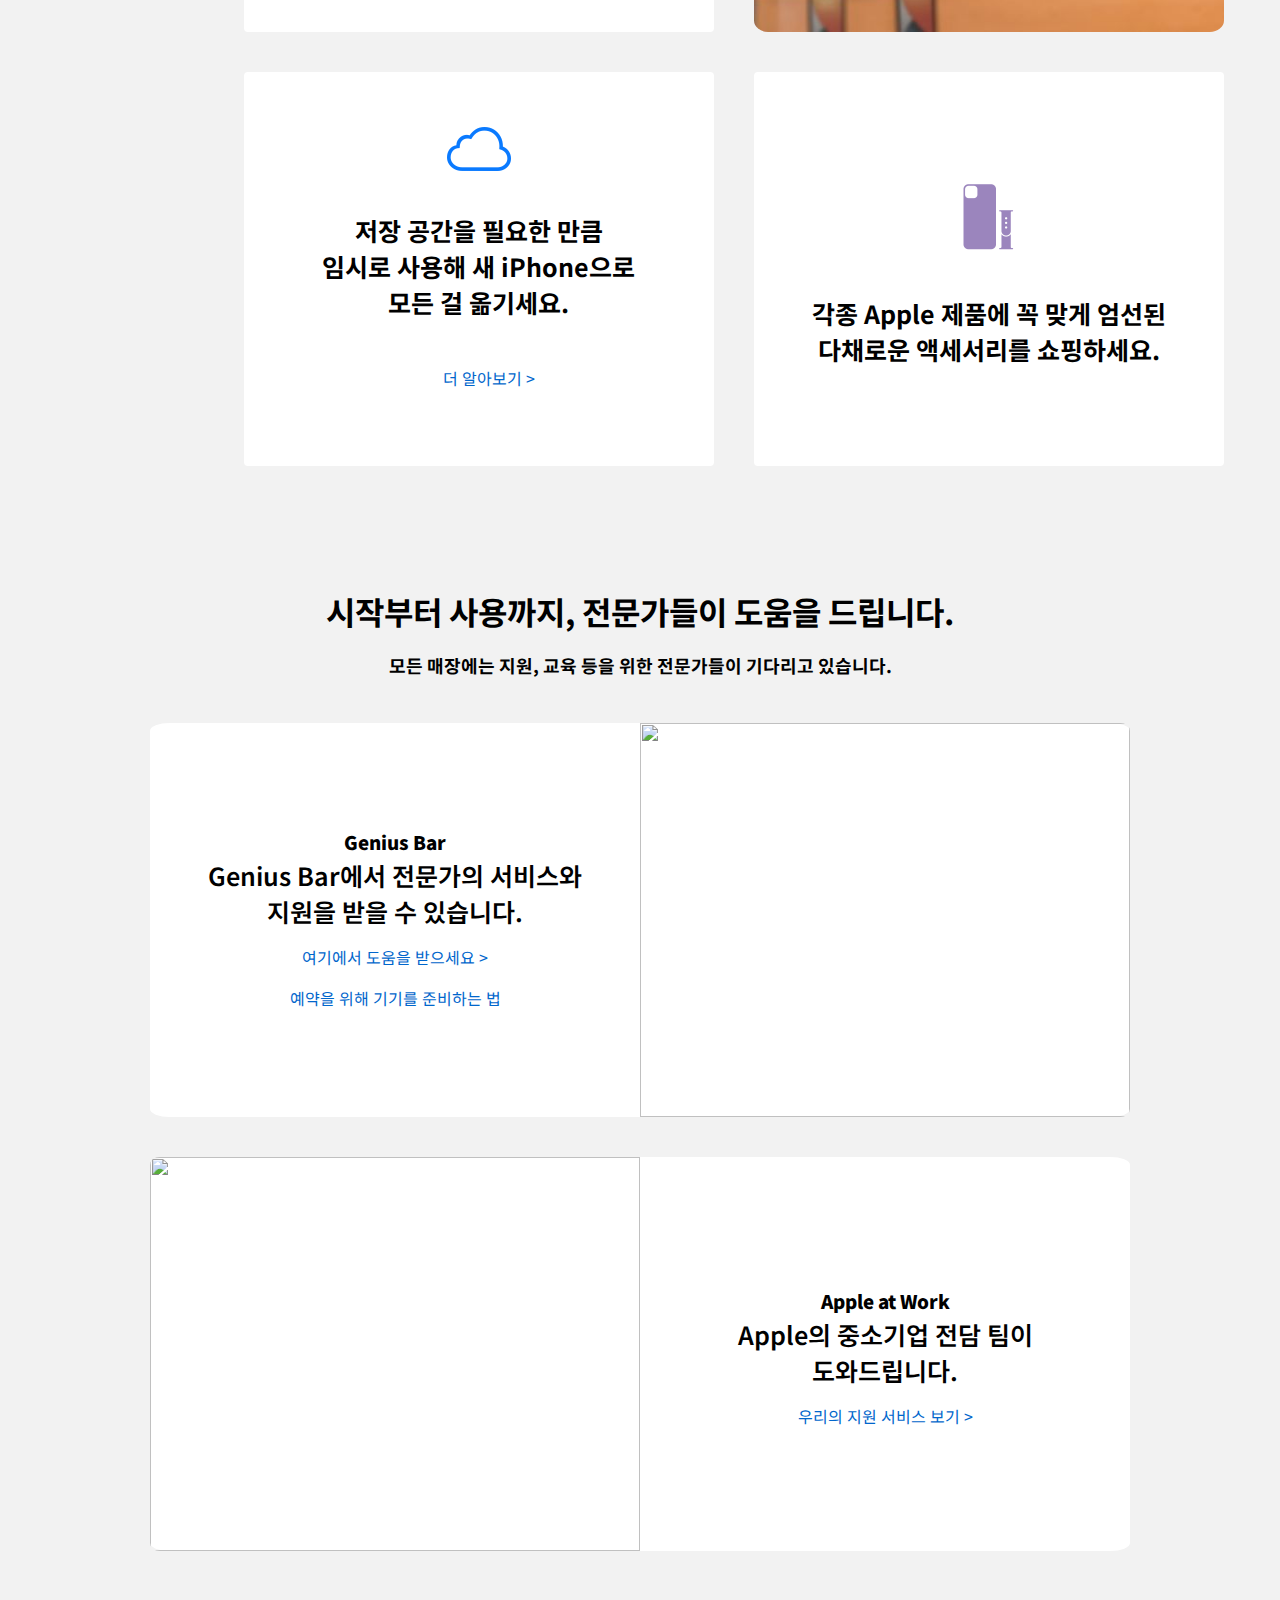
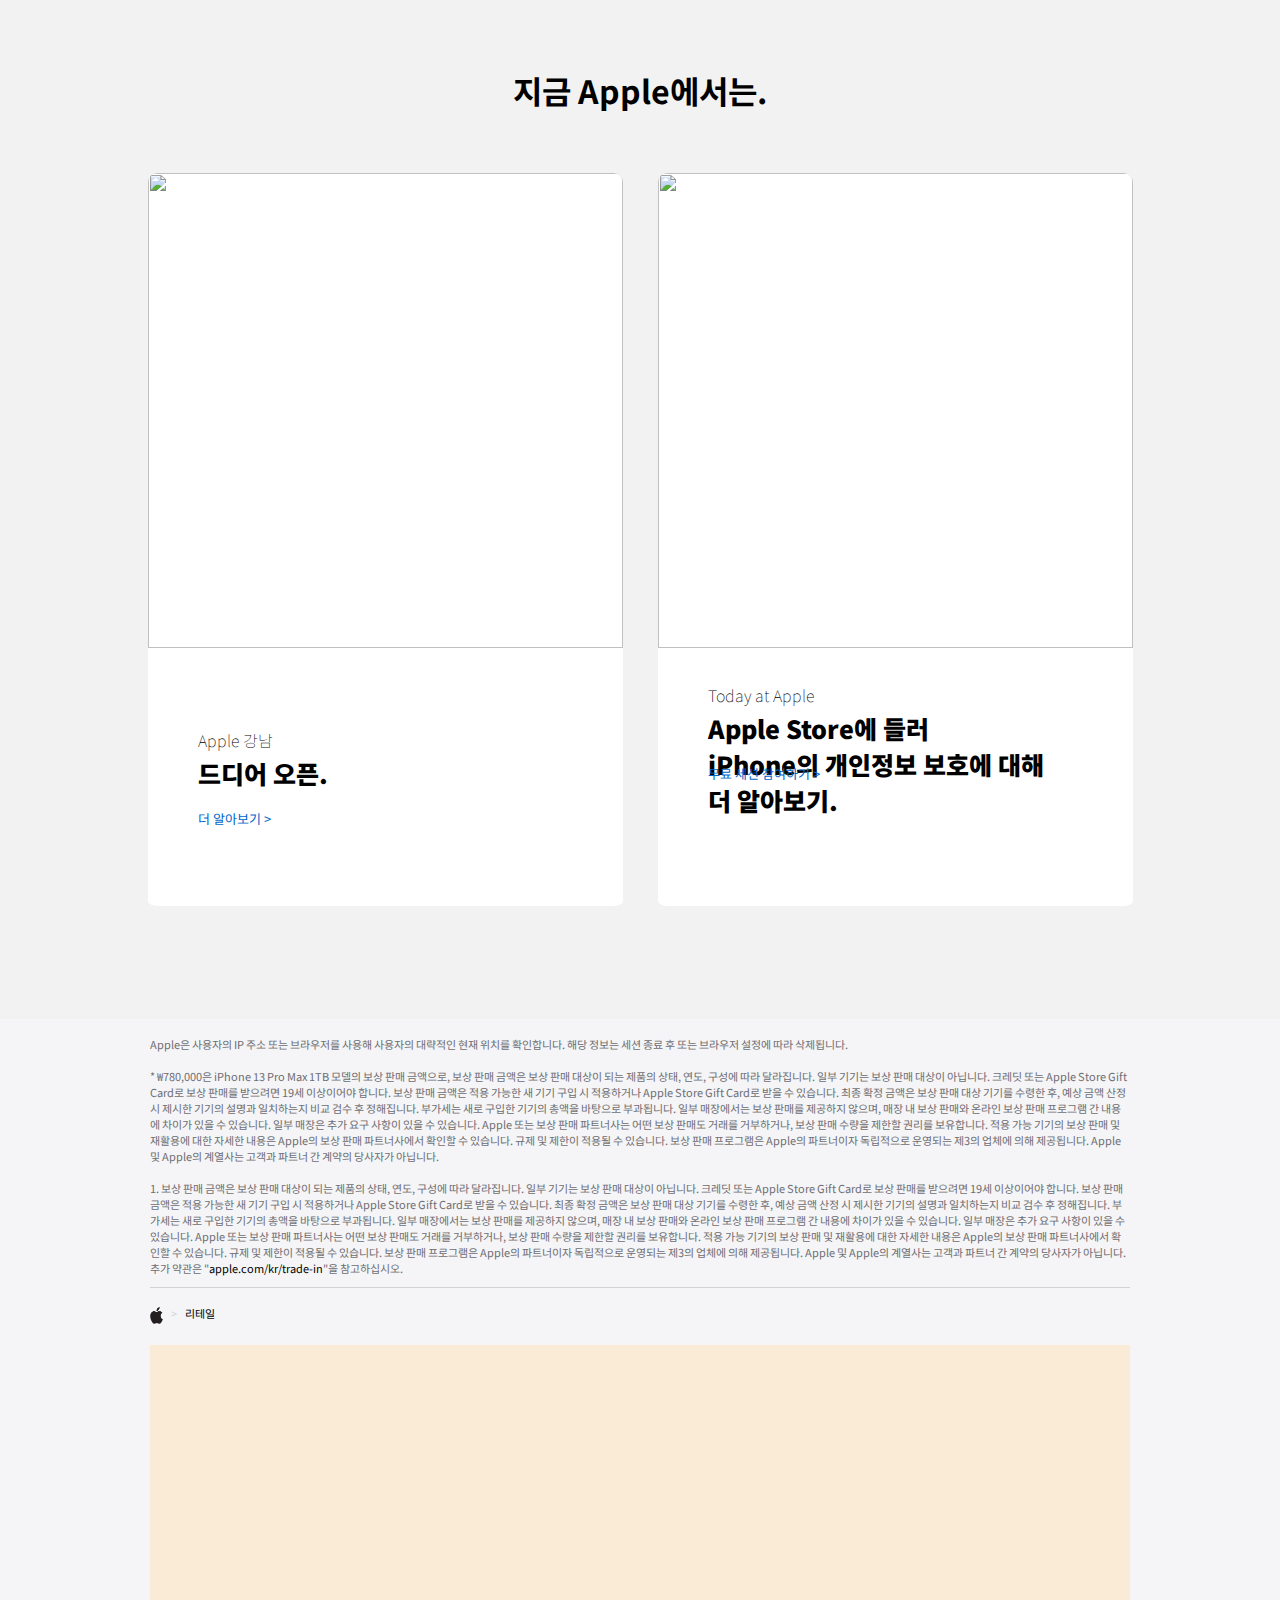
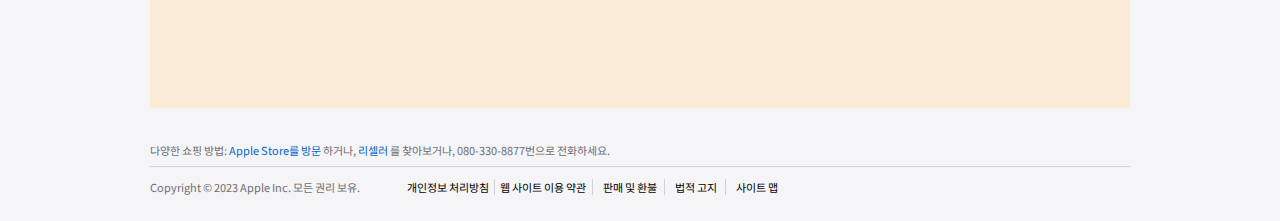
==== commit 250a1ac5: "04/07 5th commit" ====
--- a/index_test.html
+++ b/index_test.html
@@ -329,42 +329,47 @@
                 </section>
             </div>
             <nav class="footer-nav">
-
+                <div class="footer-directory">
+                    <a href="https://www.apple.com/kr/"><img src="./apple logo.png" width="13px" height="17px"></a>
+                </div>
+                <a style="font-size: 11px;">   &nbsp;&nbsp;&nbsp; <span style="color: hsla(0,0%,73%,.6)">></span> &nbsp;&nbsp;&nbsp;리테일</a>
             </nav>
-            <div class="footer-directory">
-
-            </div>
+            <nav class="footer-directory-content"> 
+                <!-- 여러가지 바로 가기들 -->
+            </nav>
+            <section class="footer-final">
+                <div class="footer-shop">
+                    <div class="footer-shop-ment" x-ms-format-detection="none">
+                        다양한 쇼핑 방법: 
+                        <a href="/kr/retail/" data-analytics-title="find an apple store" style="color:#0066CC">Apple Store를 방문</a>
+                        하거나, 
+                        <a href="https://locate.apple.com/kr/ko/" data-analytics-title="other retailers or resellers" data-analytics-exit-link="" style="color:#0066CC">리셀러</a>
+                        를 찾아보거나, 080-330-8877번으로 전화하세요.
+                    </div>
+                </div>
+                <div class="footer-legal">
+                    <div class="footer-legal-copyright">Copyright © 2023 Apple Inc. 모든 권리 보유.</div>
+                    <ul class="footer-legal-link" style="-webkit-padding-start: 0px;">
+                        <li class="footer-legal-link-item-privacy">
+                            <a class="footer-legal-link-privacy" href="https://www.apple.com/kr/legal/privacy/" data-analytics-title="privacy policy">개인정보 처리방침</a>
+                        </li>
+                        <li class="footer-legal-link-item-site">
+                            <a class="footer-legal-link-site" href="https://www.apple.com/kr/legal/internet-services/terms/site.html" data-analytics-title="terms of use">웹 사이트 이용 약관</a>
+                        </li>
+                        <li class="footer-legal-link-item-refunds">
+                            <a class="footer-legal-link-refunds" href="https://www.apple.com/kr/shop/browse/open/salespolicies" data-analytics-title="sales and refunds">판매 및 환불</a>
+                        </li>
+                        <li class="footer-legal-link-item-legal">
+                            <a class="footer-legal-link-legal" href="https://www.apple.com/kr/legal/" data-analytics-title="legal">법적 고지</a>
+                        </li>
+                        <li class="footer-legal-link-item-sitemap">
+                            <a class="footer-legal-link-sitemap" href="https://www.apple.com/kr/sitemap/" data-analytics-title="site map">사이트 맵</a>
+                        </li>
+                    </ul>
+                </div>
+            </section>
         </div>
     </footer>
 
-    
 </body>
 </html>
-
-
-<!-- <section>
-    <div class="ps-portal">
-        <ul>
-            "Apple은 사용자의 IP 주소 또는 브라우저를 사용해 사용자의 대략적인 현재 위치를 확인합니다. 해당 정보는 세션 종료 후 또는 브라우저 설정에 따라 삭제됩니다."
-            <br class="footnote-ghost">
-            <br>
-            "* ₩780,000은 iPhone 13 Pro Max 1TB 모델의 보상 판매 금액으로, 보상 판매 금액은 보상 판매 대상이 되는 제품의 상태, 연도, 구성에 따라 달라집니다. 
-            일부 기기는 보상 판매 대상이 아닙니다. 크레딧 또는 Apple Store Gift Card로 보상 판매를 받으려면 19세 이상이어야 합니다. 
-            보상 판매 금액은 적용 가능한 새 기기 구입 시 적용하거나 Apple Store Gift Card로 받을 수 있습니다. 최종 확정 금액은 보상 판매 대상 기기를 수령한 후, \
-            예상 금액 산정 시 제시한 기기의 설명과 일치하는지 비교 검수 후 정해집니다. 부가세는 새로 구입한 기기의 총액을 바탕으로 부과됩니다. 일부 매장에서는 보상 판매를 제공하지 않으며, 
-            매장 내 보상 판매와 온라인 보상 판매 프로그램 간 내용에 차이가 있을 수 있습니다. 일부 매장은 추가 요구 사항이 있을 수 있습니다. Apple 또는 보상 판매 파트너사는 어떤 보상 판매도 거래를 거부하거나, 
-            보상 판매 수량을 제한할 권리를 보유합니다. 적용 가능 기기의 보상 판매 및 재활용에 대한 자세한 내용은 Apple의 보상 판매 파트너사에서 확인할 수 있습니다. 규제 및 제한이 적용될 수 있습니다. 
-            보상 판매 프로그램은 Apple의 파트너이자 독립적으로 운영되는 제3의 업체에 의해 제공됩니다. Apple 및 Apple의 계열사는 고객과 파트너 간 계약의 당사자가 아닙니다. "
-            <br>
-            <br>
-            <div class="footnote-1">
-                "1. 보상 판매 금액은 보상 판매 대상이 되는 제품의 상태, 연도, 구성에 따라 달라집니다. 일부 기기는 보상 판매 대상이 아닙니다. 크레딧 또는 Apple Store Gift Card로 보상 판매를 받으려면 19세 이상이어야 합니다. 보상 판매 금액은 적용 가능한 새 기기 구입 시 적용하거나 Apple Store Gift Card로 받을 수 있습니다. 최종 확정 금액은 보상 판매 대상 기기를 수령한 후, 예상 금액 산정 시 제시한 기기의 설명과 일치하는지 비교 검수 후 정해집니다. 
-                부가세는 새로 구입한 기기의 총액을 바탕으로 부과됩니다. 일부 매장에서는 보상 판매를 제공하지 않으며, 매장 내 보상 판매와 온라인 보상 판매 프로그램 간 내용에 차이가 있을 수 있습니다. 
-                일부 매장은 추가 요구 사항이 있을 수 있습니다. Apple 또는 보상 판매 파트너사는 어떤 보상 판매도 거래를 거부하거나, 보상 판매 수량을 제한할 권리를 보유합니다. 
-                적용 가능 기기의 보상 판매 및 재활용에 대한 자세한 내용은 Apple의 보상 판매 파트너사에서 확인할 수 있습니다. 규제 및 제한이 적용될 수 있습니다. 
-                보상 판매 프로그램은 Apple의 파트너이자 독립적으로 운영되는 제3의 업체에 의해 제공됩니다. Apple 및 Apple의 계열사는 고객과 파트너 간 계약의 당사자가 아닙니다. 
-                추가 약관은 "<a href="https://www.apple.com/kr/trade-in/">apple.com/kr/trade-in</a>"을 참고하십시오."
-            </div>
-        </ul>
-    </div>
-</section> -->--- a/style_test.css
+++ b/style_test.css
@@ -739,7 +739,7 @@
     padding-left: 22px;
     padding-right: 22px;
     margin: 0 auto;
-    background-color: aqua;
+    background-color: #F5F5F7;
 }
 
 .footer-sosumi {
@@ -747,7 +747,7 @@
     height: 268.67px;
     padding: 0;
     background-color: #F5F5F7;
-    border-bottom: 1px solid hsla(0,0%,73%,.6)
+    border-bottom: 1px solid hsla(0,0%,73%,.6);
 }
 
 .footer-sosumi-section {
@@ -763,14 +763,119 @@
     padding: 0px;
     margin: 0px;
     list-style: none;
-}
-
-/* .ps-portal {
-
-    background-color:#F5F5F7;
-    justify-content: center;
-    align-items: center;
-    text-align: left;
+    color: #6E6E73;
+}
+
+.footer-nav {
+    width: 980px;
+    height: 57.45px;
+    padding-top: 17px;
+    padding-bottom: 17px;
+    background-color: #F5F5F7;
+    display: flex;
+}
+
+/* 디렉토리 */
+.footer-directory-content {
+    width: 980px;
+    height: 363.13px;
+    background-color: antiquewhite;
+}
+
+
+/* 마지막 섹션 시작 */
+
+.footer-final {
+    width: 980px;
+    height: 112.67px;
+    padding-top: 34px;
+    padding-bottom: 21px;
+    background-color: #F5F5F7;
+}
+
+.footer-shop {
+    width: 980px;
+    height: 24.67px;
+    padding-bottom: 8.667px;
+    margin-bottom: 7px;
+    background-color: #F5F5F7;
+    border-bottom: 1px solid hsla(0,0%,73%,.6);
+}
+
+.footer-shop-ment {
     color: #6E6E73;
     font-size: 11px;
-} */+}
+
+.footer-legal {
+    width: 980px;
+    height: 26px;
+    display: flex;
+}
+
+.footer-legal-copyright {
+    width: 226.6px;
+    height: 16px;
+    margin-top: 5px;
+    margin-right: 30px;
+    color: #6E6E73;
+    font-size: 11px;
+}
+
+.footer-legal-link {
+    width: 385.02px;
+    height: 21px;
+    margin-top: 5px;
+    margin-right: 30px;
+    background-color: #F5F5F7;
+    list-style-type: none;
+}
+
+.footer-legal-link-item-privacy {
+    color: #6E6E73;
+    font-size: 11px;
+    float: left;
+    border-right:1px solid hsla(0,0%,73%,.6);
+    height: 16px;
+    width: 88.26px;
+}
+.footer-legal-link-item-site {
+    color: #6E6E73;
+    font-size: 11px;
+    float: left;
+    border-right:1px solid hsla(0,0%,73%,.6);
+    height: 16px;
+    width: 93.19px;
+    margin-left: 5px;
+}
+
+.footer-legal-link-item-refunds {
+    color: #6E6E73;
+    font-size: 11px;
+    float: left;
+    border-right:1px solid hsla(0,0%,73%,.6);
+    height: 16px;
+    width: 62.3px;
+    margin-left: 10px;
+    padding-right: 5px;
+}
+
+.footer-legal-link-item-legal {
+    color: #6E6E73;
+    font-size: 11px;
+    float: left;
+    border-right:1px solid hsla(0,0%,73%,.6);
+    height: 16px;
+    width: 50.36px;
+    margin-left: 10px;
+    padding-right: 5px;
+}
+
+.footer-legal-link-item-sitemap {
+    color: #6E6E73;
+    font-size: 11px;
+    float: left;
+    height: 16px;
+    width: 50.36px;
+    margin-left: 10px;
+}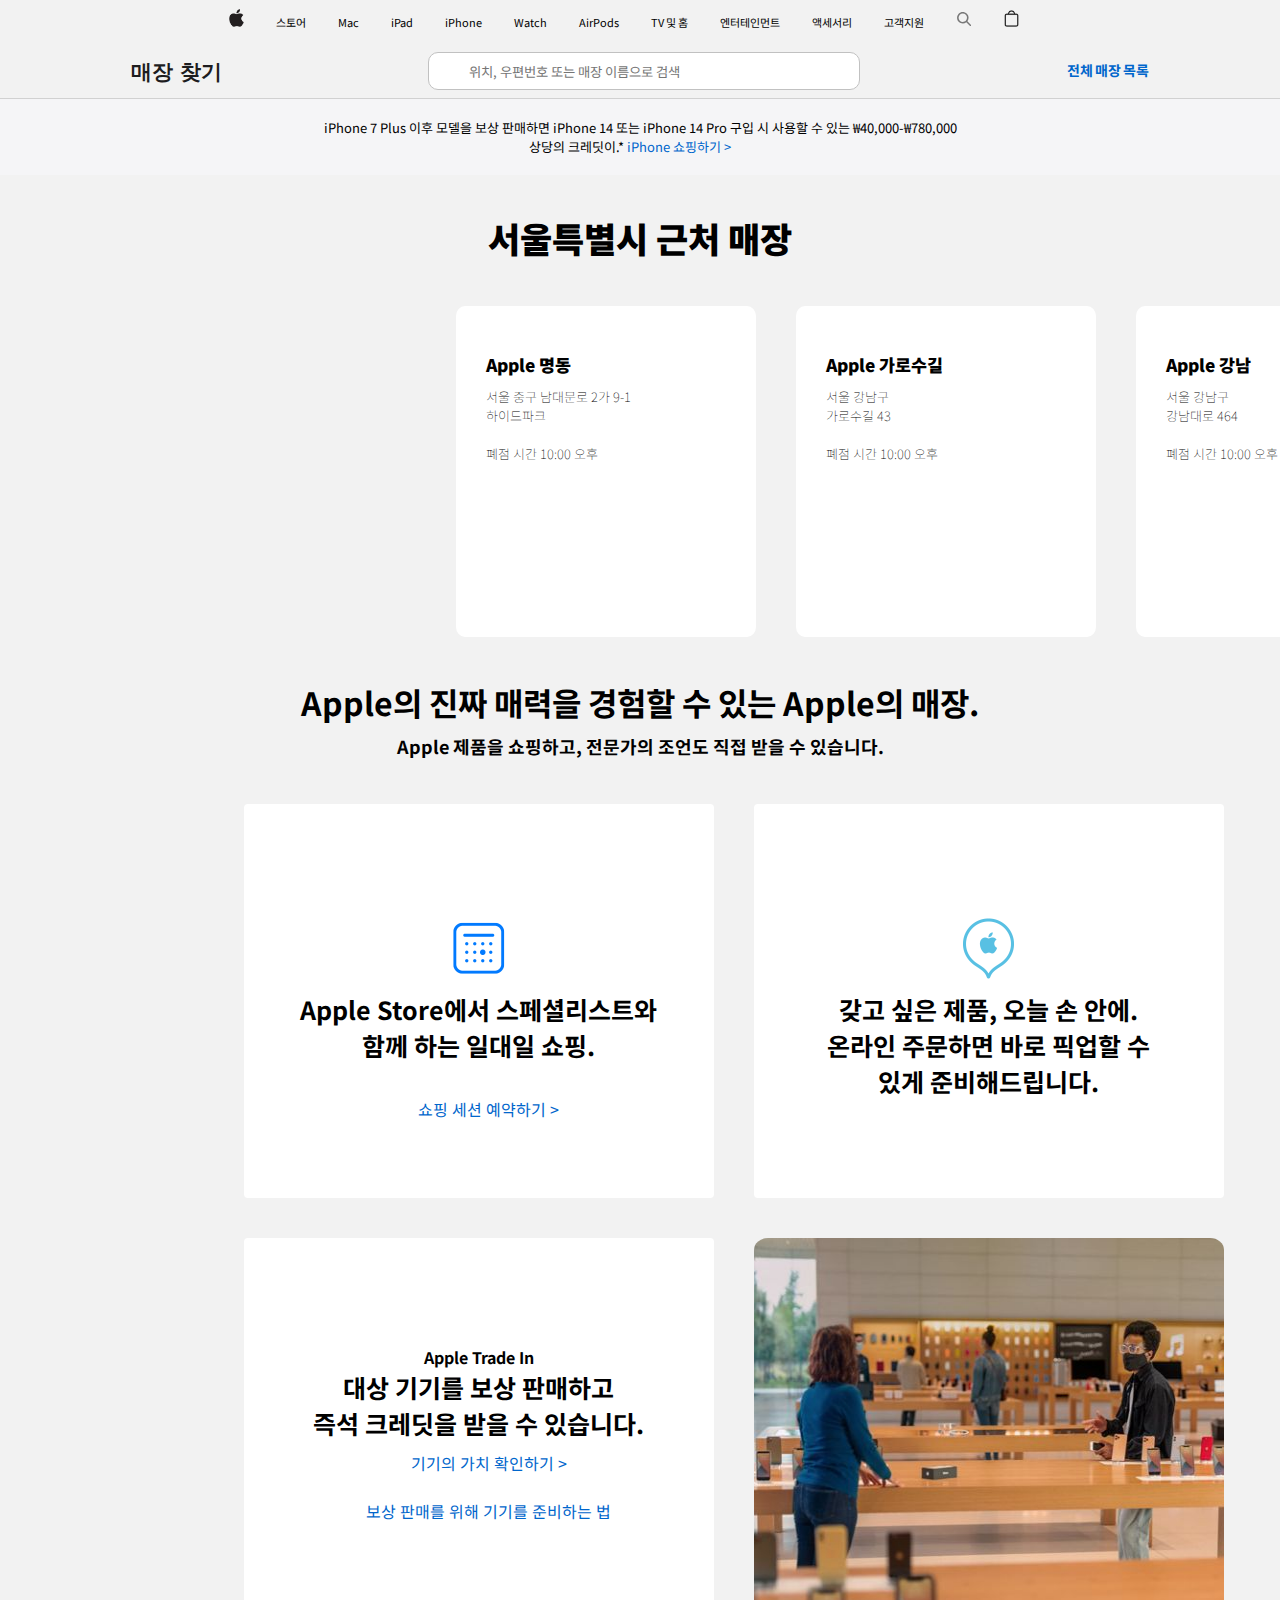
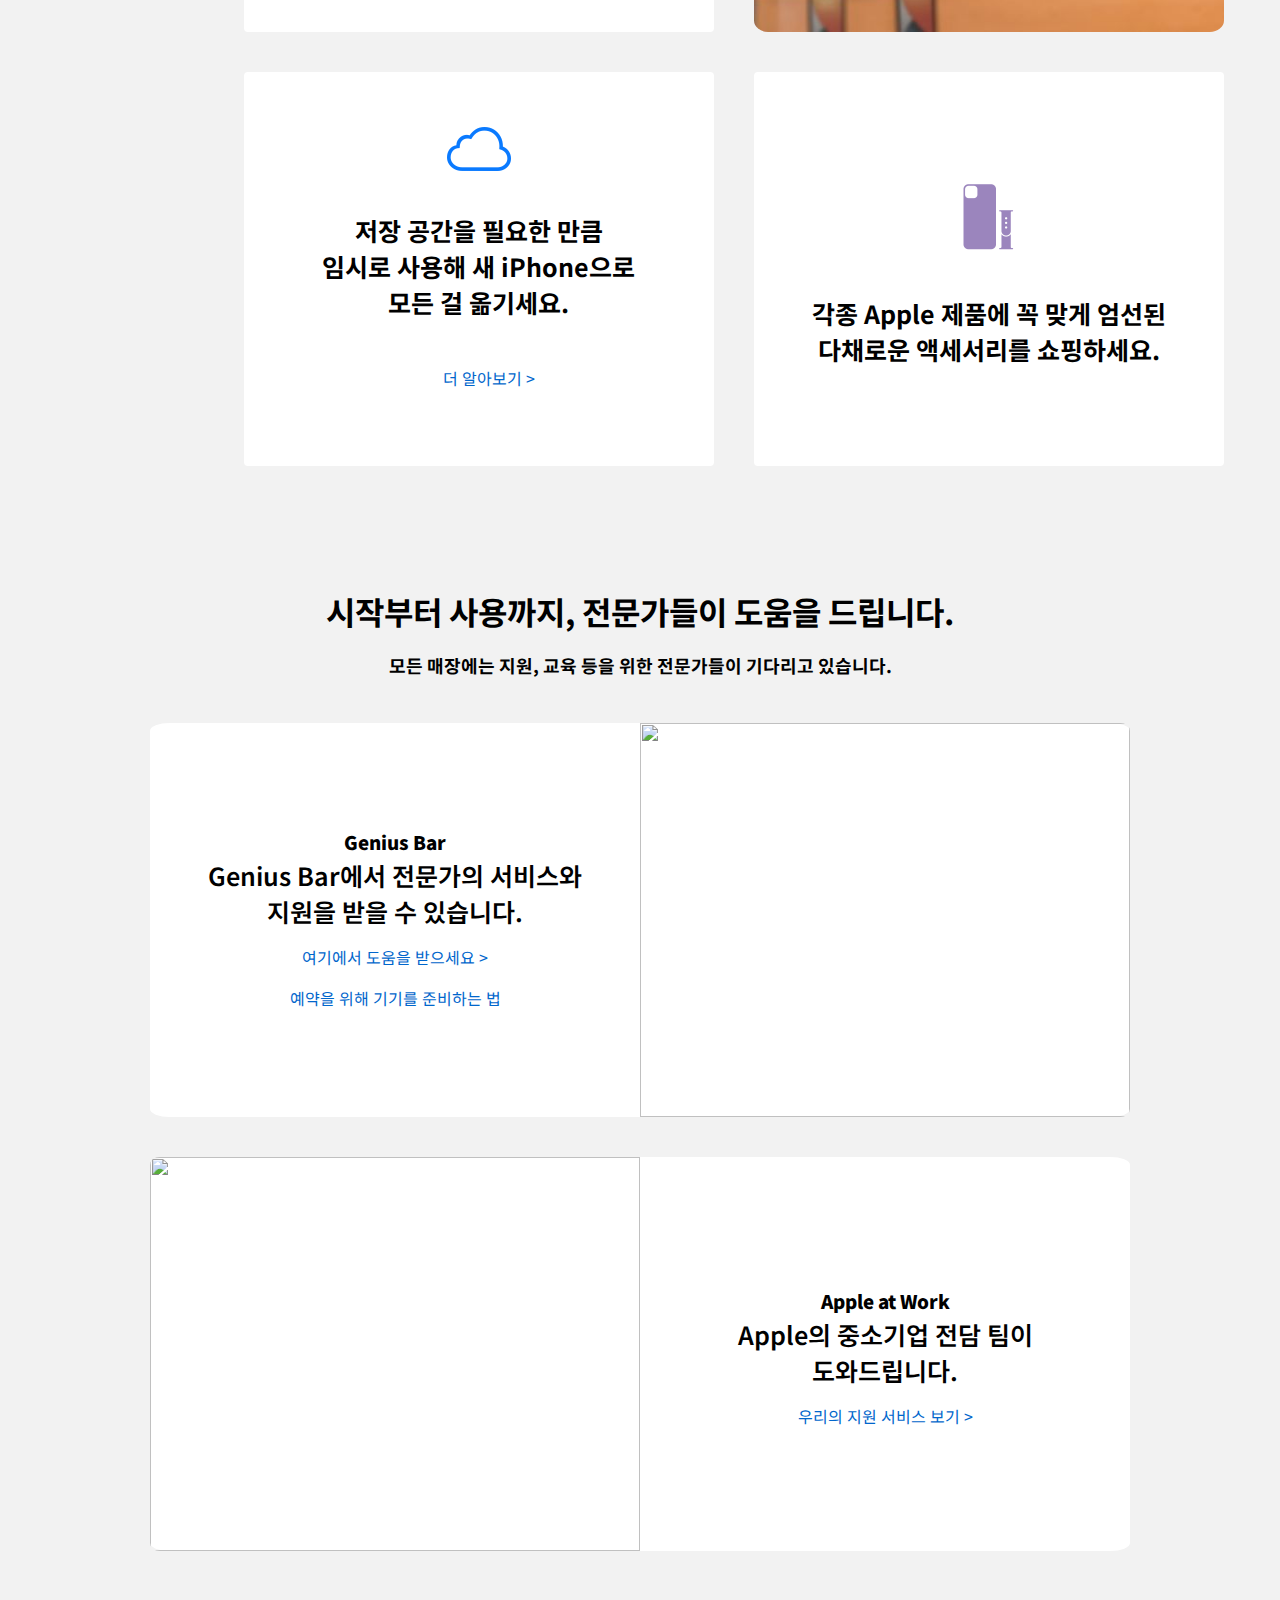
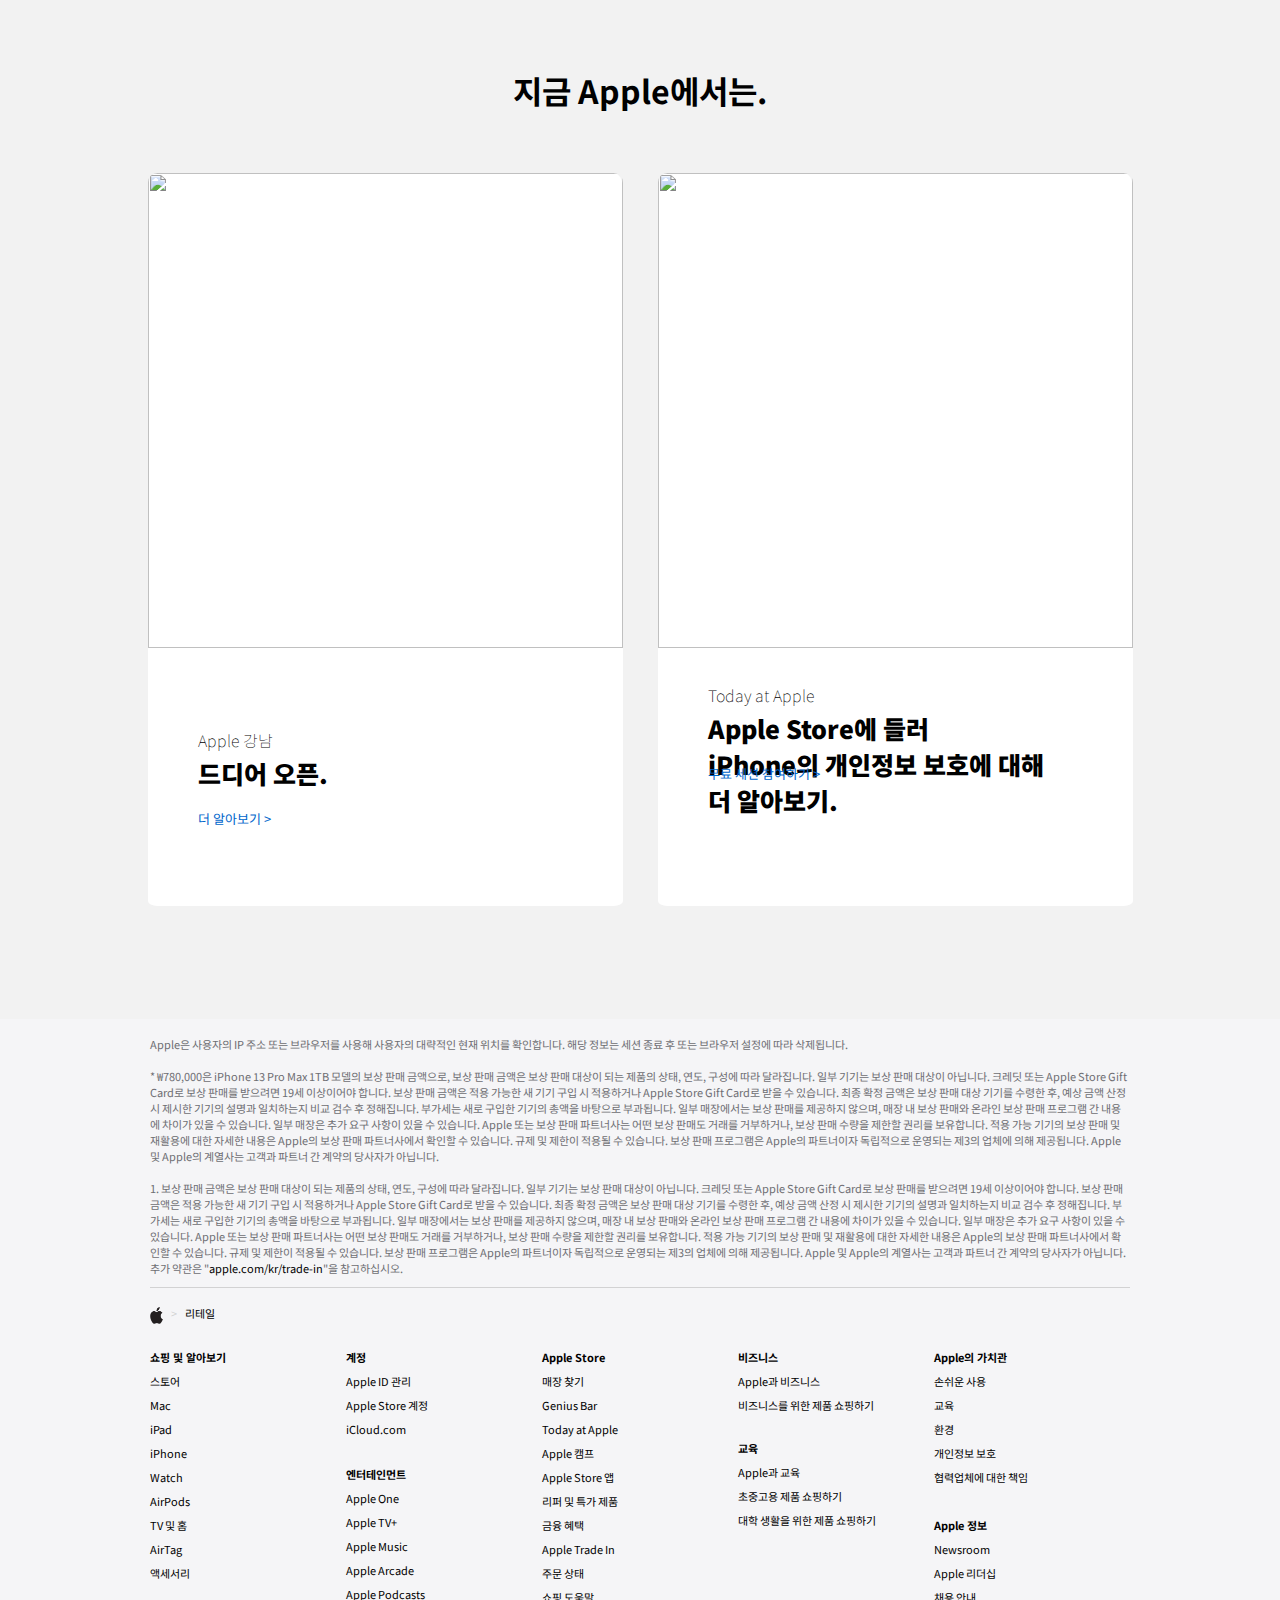
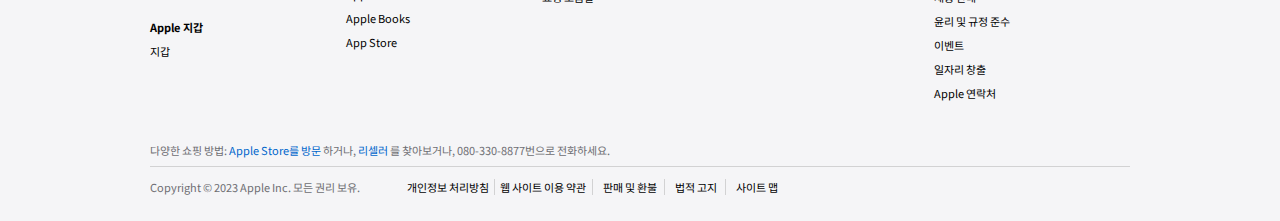
==== commit a01b79fc: "04/07 6th commit" ====
--- a/index_test.html
+++ b/index_test.html
@@ -335,7 +335,177 @@
                 <a style="font-size: 11px;">   &nbsp;&nbsp;&nbsp; <span style="color: hsla(0,0%,73%,.6)">></span> &nbsp;&nbsp;&nbsp;리테일</a>
             </nav>
             <nav class="footer-directory-content"> 
-                <!-- 여러가지 바로 가기들 -->
+                <div class="footer-directory-content-column">
+                    <div class="footer-directory-column-shopping">
+                        <div class="directory-column-section">
+                            <h3 class="directory-column-section-title">
+                                <span class="directory-column-section-title-text">쇼핑 및 알아보기</span>
+                            </h3>
+                            <ul class="directory-column-section-list" style="-webkit-padding-start: 0px;">
+                                <li class="directory-column-section-item" role="listitem">
+                                    <a class="directory-column-section-link" href="https://www.apple.com/kr/store" data-analytics-title="store">스토어</a></li>
+                                <li class="directory-column-section-item" role="listitem">
+                                    <a class="directory-column-section-link" href="https://www.apple.com/kr/mac/" data-analytics-title="mac">Mac</a></li>
+                                <li class="directory-column-section-item" role="listitem">
+                                    <a class="directory-column-section-link" href="https://www.apple.com/kr/ipad/" data-analytics-title="ipad">iPad</a></li>
+                                <li class="directory-column-section-item" role="listitem">
+                                    <a class="directory-column-section-link" href="/kr/iphone/" data-analytics-title="iphone">iPhone</a></li>
+                                <li class="directory-column-section-item" role="listitem">
+                                    <a class="directory-column-section-link" href="/kr/watch/" data-analytics-title="watch">Watch</a></li>
+                                <li class="directory-column-section-item" role="listitem">
+                                    <a class="directory-column-section-link" href="/kr/airpods/" data-analytics-title="airpods">AirPods</a></li>
+                                <li class="directory-column-section-item" role="listitem">
+                                    <a class="directory-column-section-link" href="/kr/tv-home/" data-analytics-title="tv and home">TV 및 홈</a></li>
+                                <li class="directory-column-section-item" role="listitem">
+                                    <a class="directory-column-section-link" href="/kr/airtag/" data-analytics-title="airtag">AirTag</a></li>
+                                <li class="directory-column-section-item" role="listitem">
+                                    <a class="directory-column-section-link" href="/kr/shop/goto/buy_accessories" data-analytics-title="accessories">액세서리</a></li>
+                            </ul>
+                        </div>
+                    </div>
+                    <div class="footer-directory-column-wallet">
+                        <div class="directory-column-section">
+                            <h3 class="directory-column-section-title">
+                                <span class="directory-column-section-title-text">Apple 지갑</span>
+                            
+                            </h3>
+                            <ul class="directory-column-section-list" role="list">
+                                <li class="directory-column-section-item" role="listitem">
+                                    <a class="directory-column-section-link" href="https://www.apple.com/kr/wallet/" data-analytics-title="wallet">지갑</a></li>
+                            </ul>
+                        </div>
+
+                    </div>
+
+                </div>
+                <div class="footer-directory-content-column">
+                    <div class="directory-column-section-account">
+                        <h3 class="directory-column-section-title">
+                            <span class="directory-column-section-title-text">계정</span>
+                        </h3>
+                        <ul class="directory-column-section-list" role="list">
+                            <li class="directory-column-section-item" role="listitem">
+                                <a class="directory-column-section-link" href="https://appleid.apple.com/kr/" data-analytics-title="manage your apple id" data-analytics-exit-link="">Apple&nbsp;ID 관리</a></li>
+                            <li class="directory-column-section-item" role="listitem">
+                                <a class="directory-column-section-link" href="/kr/shop/goto/account" data-analytics-title="apple store account">Apple Store 계정</a></li>
+                            <li class="directory-column-section-item" role="listitem">
+                                <a class="directory-column-section-link" href="https://www.icloud.com" data-analytics-title="icloud.com" data-analytics-exit-link="">iCloud.com</a></li>
+                        </ul>
+                    </div>
+                    <div class="directory-column-section-entertainment">
+                        <h3 class="directory-column-section-title">
+                            <span class="directory-column-section-title-text">엔터테인먼트</span>
+                        </h3>
+                        <ul class="directory-column-section-list" role="list">
+                            <li class="directory-column-section-item" role="listitem">
+                                <a class="-directory-column-section-link" href="/kr/apple-one/" data-analytics-title="apple one">Apple&nbsp;One</a></li>
+                            <li class="directory-column-section-item" role="listitem">
+                                <a class="directory-column-section-link" href="/kr/apple-tv-plus/" data-analytics-title="apple tv plus">Apple&nbsp;TV+</a></li>
+                            <li class="directory-column-section-item" role="listitem">
+                                <a class="directory-column-section-link" href="/kr/apple-music/" data-analytics-title="apple music">Apple&nbsp;Music</a></li>
+                            <li class="directory-column-section-item" role="listitem">
+                                <a class="directory-column-section-link" href="/kr/apple-arcade/" data-analytics-title="apple arcade">Apple&nbsp;Arcade</a></li>
+                            <li class="directory-column-section-item" role="listitem">
+                                <a class="directory-column-section-link" href="/kr/apple-podcasts/" data-analytics-title="apple podcasts">Apple Podcasts</a></li>
+                            <li class="directory-column-section-item" role="listitem">
+                                <a class="directory-column-section-link" href="/kr/apple-books/" data-analytics-title="apple books">Apple&nbsp;Books</a></li>
+                            <li class="directory-column-section-item" role="listitem">
+                                <a class="directory-column-section-link" href="/kr/app-store/" data-analytics-title="app store">App&nbsp;Store</a></li>
+                        </ul>
+                    </div>
+                </div>
+                <div class="footer-directory-content-column">
+                    <div class="directory-column-section-store">
+                        <h3 class="directory-column-section-title">
+                            <span class="directory-column-section-title-text">Apple Store</span>
+                        </h3>
+                        <ul class="ac-gf-directory-column-section-list" role="list">
+                            <li class="directory-column-section-item" role="listitem">
+                                <a class="ac-gf-directory-column-section-link" href="/kr/retail/" data-analytics-title="find a store">매장 찾기</a></li>
+                            <li class="ac-gf-directory-column-section-item" role="listitem">
+                                <a class="ac-gf-directory-column-section-link" href="/kr/retail/geniusbar/" data-analytics-title="genius bar">Genius Bar</a></li>
+                            <li class="ac-gf-directory-column-section-item" role="listitem">
+                                <a class="ac-gf-directory-column-section-link" href="/kr/today/" data-analytics-title="today at apple">Today at Apple</a></li>
+                            <li class="ac-gf-directory-column-section-item" role="listitem">
+                                <a class="ac-gf-directory-column-section-link" href="/kr/today/camp/" data-analytics-title="apple camp">Apple 캠프</a></li>
+                            <li class="ac-gf-directory-column-section-item" role="listitem">
+                                <a class="ac-gf-directory-column-section-link" href="https://apps.apple.com/kr/app/apple-store/id375380948" data-analytics-title="apple store app" data-analytics-exit-link="">Apple Store 앱</a></li>
+                            <li class="ac-gf-directory-column-section-item" role="listitem">
+                                <a class="ac-gf-directory-column-section-link" href="/kr/shop/goto/special_deals" data-analytics-title="refurbished and clearance">리퍼 및 특가 제품</a></li>
+                            <li class="ac-gf-directory-column-section-item" role="listitem">
+                                <a class="ac-gf-directory-column-section-link" href="/kr/shop/goto/financing" data-analytics-title="financing">금융 혜택</a></li>
+                            <li class="ac-gf-directory-column-section-item" role="listitem">
+                                <a class="ac-gf-directory-column-section-link" href="/kr/trade-in/" data-analytics-title="apple trade in">Apple&nbsp;Trade&nbsp;In</a></li>
+                            <li class="ac-gf-directory-column-section-item" role="listitem">
+                                <a class="ac-gf-directory-column-section-link" href="/kr/shop/goto/order/list" data-analytics-title="order status">주문 상태</a></li>
+                            <li class="ac-gf-directory-column-section-item" role="listitem">
+                                <a class="ac-gf-directory-column-section-link" href="/kr/shop/goto/help" data-analytics-title="shopping help">쇼핑 도움말</a></li>
+                        </ul>
+                    </div>
+                </div>
+                <div class="footer-directory-content-column">
+                    <div class="directory-column-section-business">
+                        <h3 class="ac-gf-directory-column-section-title">
+                            <span class="ac-gf-directory-column-section-title-text">비즈니스</span>
+                        </h3>
+                        <ul id="footer-directory-column-section-business" class="ac-gf-directory-column-section-list" role="list">
+                            <li class="ac-gf-directory-column-section-item" role="listitem">
+                                <a class="ac-gf-directory-column-section-link" href="/kr/business/" data-analytics-title="apple and business">Apple과 비즈니스</a></li>
+                            <li class="ac-gf-directory-column-section-item" role="listitem">
+                                <a class="ac-gf-directory-column-section-link" href="/kr/retail/business/" data-analytics-title="shop for business">비즈니스를 위한 제품 쇼핑하기</a></li>
+                        </ul>
+                    </div>
+                    <div class="directory-column-section-education">
+                        <h3 class="ac-gf-directory-column-section-title">
+                            <span class="ac-gf-directory-column-section-title-text">교육</span>
+                        </h3>
+                        <ul id="footer-directory-column-section-education" class="ac-gf-directory-column-section-list" role="list">
+                            <li class="ac-gf-directory-column-section-item" role="listitem"><a class="ac-gf-directory-column-section-link" href="/kr/education/" data-analytics-title="apple and education">Apple과 교육</a></li>
+                            <li class="ac-gf-directory-column-section-item" role="listitem"><a class="ac-gf-directory-column-section-link" href="/kr/education/k12/how-to-buy/" data-analytics-title="shop for k12">초중고용 제품 쇼핑하기</a></li>
+                            <li class="ac-gf-directory-column-section-item" role="listitem"><a class="ac-gf-directory-column-section-link" href="/kr/shop/goto/educationrouting" data-analytics-title="shop for university">대학 생활을 위한 제품 쇼핑하기</a></li>
+                        </ul>
+                    </div>
+                </div>
+                <div class="footer-directory-content-column">
+                    <div class="directory-column-section-responsibility">
+                        <h3 class="ac-gf-directory-column-section-title">
+                            <span class="ac-gf-directory-column-section-title-text">Apple의 가치관</span>
+                        </h3>
+                        <ul id="footer-directory-column-section-responsibility" class="ac-gf-directory-column-section-list" role="list">
+                            <li class="ac-gf-directory-column-section-item" role="listitem">
+                                <a class="ac-gf-directory-column-section-link" href="/kr/accessibility/" data-analytics-title="accessibility">손쉬운 사용</a></li>
+                            <li class="ac-gf-directory-column-section-item" role="listitem">
+                                <a class="ac-gf-directory-column-section-link" href="/kr/education-initiative/" data-analytics-title="education">교육</a></li>
+                            <li class="ac-gf-directory-column-section-item" role="listitem">
+                                <a class="ac-gf-directory-column-section-link" href="/kr/environment/" data-analytics-title="environment">환경</a></li>
+                            <li class="ac-gf-directory-column-section-item" role="listitem">
+                                <a class="ac-gf-directory-column-section-link" href="/kr/privacy/" data-analytics-title="privacy">개인정보 보호</a></li>
+                            <li class="ac-gf-directory-column-section-item" role="listitem">
+                                <a class="ac-gf-directory-column-section-link" href="/kr/supplier-responsibility/" data-analytics-title="supplier responsibility">협력업체에 대한 책임</a></li>
+                        </ul>
+                    </div>
+                    <div class="directory-column-section-about">
+                        <h3 class="ac-gf-directory-column-section-title">
+                            <span class="ac-gf-directory-column-section-title-text">Apple 정보</span>
+                        </h3>
+                        <ul id="footer-directory-column-section-about" class="ac-gf-directory-column-section-list" role="list">
+                            <li class="ac-gf-directory-column-section-item" role="listitem">
+                                <a class="ac-gf-directory-column-section-link" href="/kr/newsroom/" data-analytics-title="newsroom">Newsroom</a></li>
+                            <li class="ac-gf-directory-column-section-item" role="listitem">
+                                <a class="ac-gf-directory-column-section-link" href="/kr/leadership/" data-analytics-title="apple leadership">Apple 리더십</a></li>
+                            <li class="ac-gf-directory-column-section-item" role="listitem">
+                                <a class="ac-gf-directory-column-section-link" href="/careers/kr/" data-analytics-title="career opportunities">채용 안내</a></li>
+                            <li class="ac-gf-directory-column-section-item" role="listitem">
+                                <a class="ac-gf-directory-column-section-link" href="/compliance/" data-analytics-title="ethics and compliance">윤리 및 규정 준수</a></li>
+                            <li class="ac-gf-directory-column-section-item" role="listitem">
+                                <a class="ac-gf-directory-column-section-link" href="/kr/apple-events/" data-analytics-title="events">이벤트</a></li>
+                            <li class="ac-gf-directory-column-section-item" role="listitem">
+                                <a class="ac-gf-directory-column-section-link" href="/kr/job-creation/" data-analytics-title="european job creation">일자리 창출</a></li>
+                            <li class="ac-gf-directory-column-section-item" role="listitem">
+                                <a class="ac-gf-directory-column-section-link" href="/kr/contact/" data-analytics-title="contact apple">Apple 연락처</a></li>
+                        </ul>
+                    </div>
+                </div>
             </nav>
             <section class="footer-final">
                 <div class="footer-shop">
--- a/style_test.css
+++ b/style_test.css
@@ -780,6 +780,100 @@
     width: 980px;
     height: 363.13px;
     background-color: antiquewhite;
+    display: flex;
+}
+
+.footer-directory-content-column {
+    width: 196px;
+    height: 363.13px;
+    background-color: #F5F5F7;
+}
+
+.directory-column-section-title {
+    font-size: 11px;
+    line-height: 24px;
+}
+
+.ac-gf-directory-column-section-title {
+    font-size: 11px;
+    line-height: 24px;
+}
+
+.footer-directory-column-shopping {
+    width: 196px;
+    height: 246.34px;
+    background-color:#F5F5F7;
+}
+
+.directory-column-section-list {
+    padding: 0px;
+    margin: 0px;
+    list-style: none;
+    font-size: 11px;
+    list-style-type: none;
+}
+
+.ac-gf-directory-column-section-list{
+    padding: 0px;
+    margin: 0px;
+    list-style: none;
+    font-size: 11px;
+    list-style-type: none;
+}
+
+.directory-column-section-item {
+    font-size: 11px;
+    line-height: 24px;
+}
+
+.ac-gf-directory-column-section-item{
+    font-size: 11px;
+    line-height: 24px;
+}
+
+.footer-directory-column-wallet {
+    width: 196px;
+    height: 65.59px;
+    padding-top: 24px;
+    background-color: #F5F5F7;
+}
+
+.directory-column-section-account {
+    width: 196px;
+    height: 92.78px;
+}
+
+.directory-column-section-entertainment {
+    width: 196px;
+    height: 219.16px;
+    padding-top: 24px;
+}
+
+.directory-column-section-store {
+    width: 196px;
+    height: 271.94px;
+}
+
+.directory-column-section-business {
+    width: 196px;
+    height: 67.19px;
+}
+
+.directory-column-section-education {
+    width: 196px;
+    height: 116.78px;
+    padding-top: 24px;
+}
+
+.directory-column-section-responsibility{
+    width: 196px;
+    height: 143.97px;
+}
+
+.directory-column-section-about{
+    width: 196px;
+    height: 219.16px;
+    padding-top: 24px;
 }
 
 
